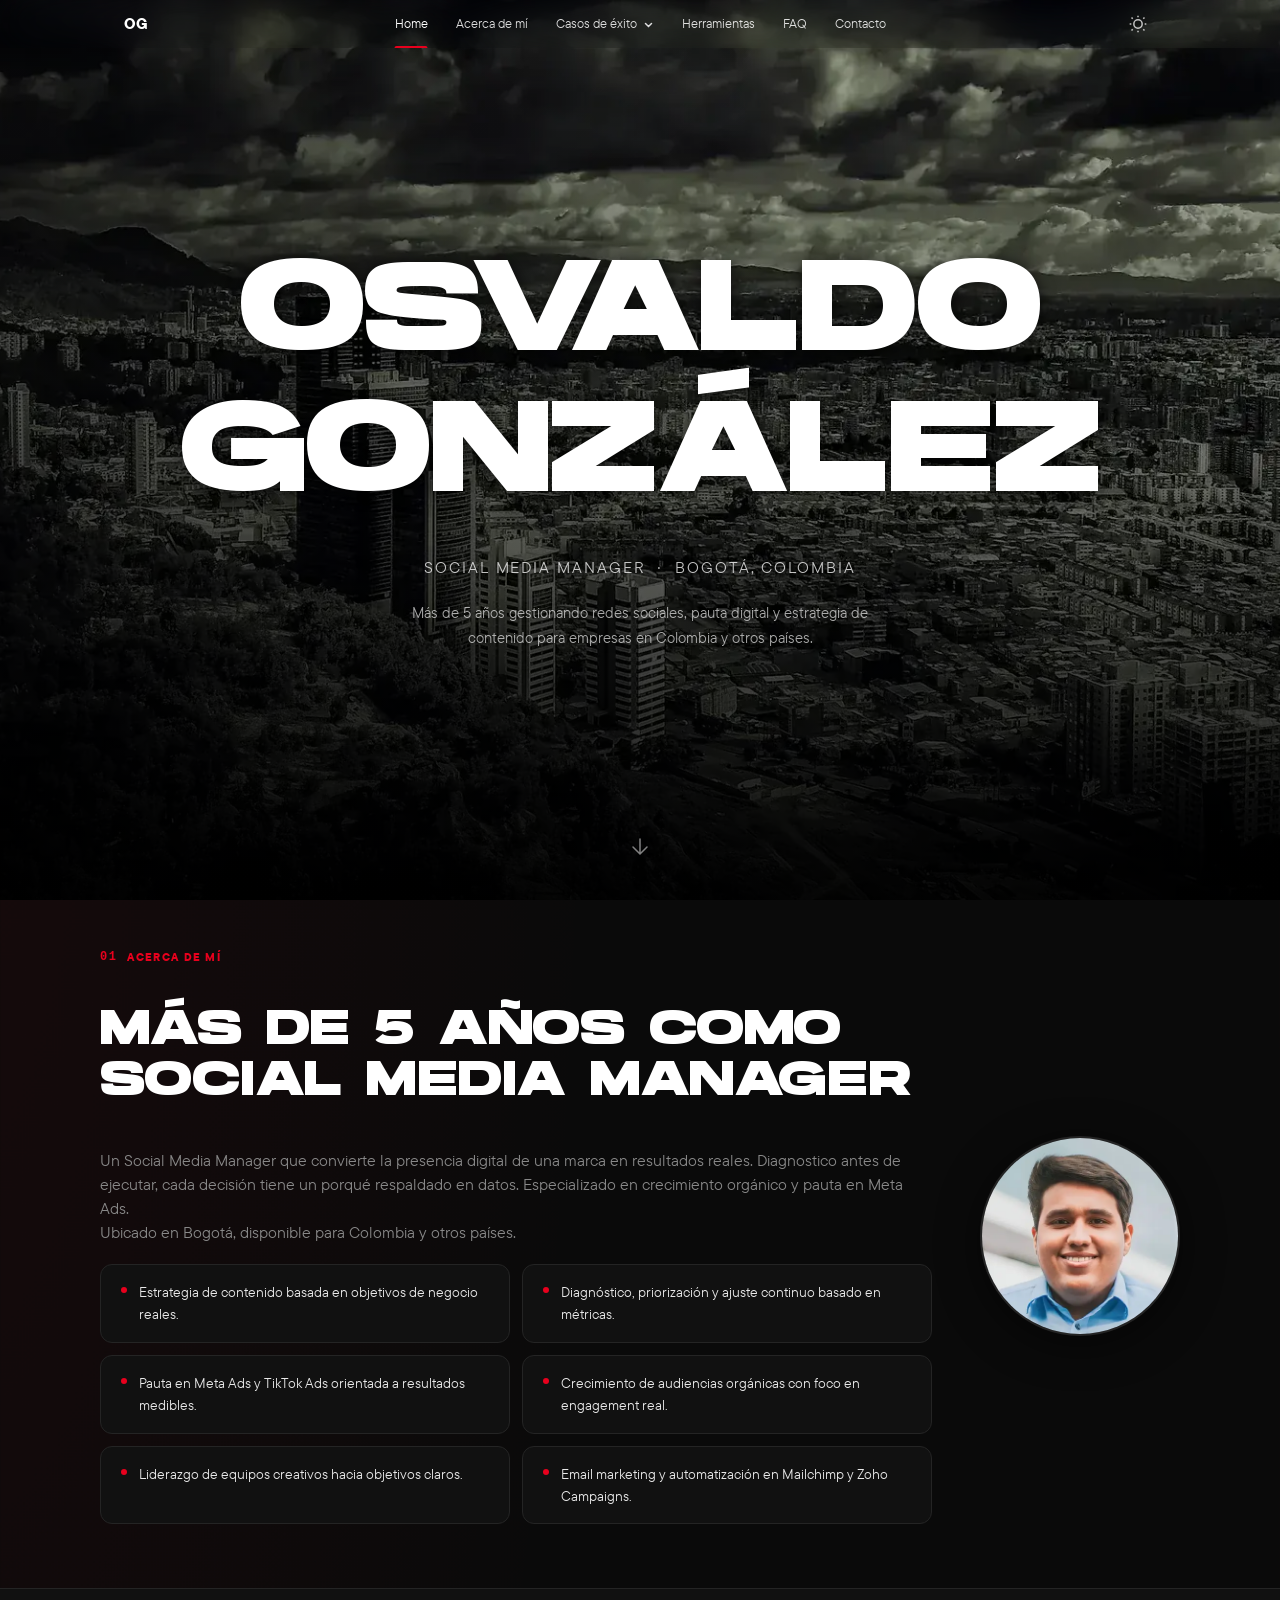
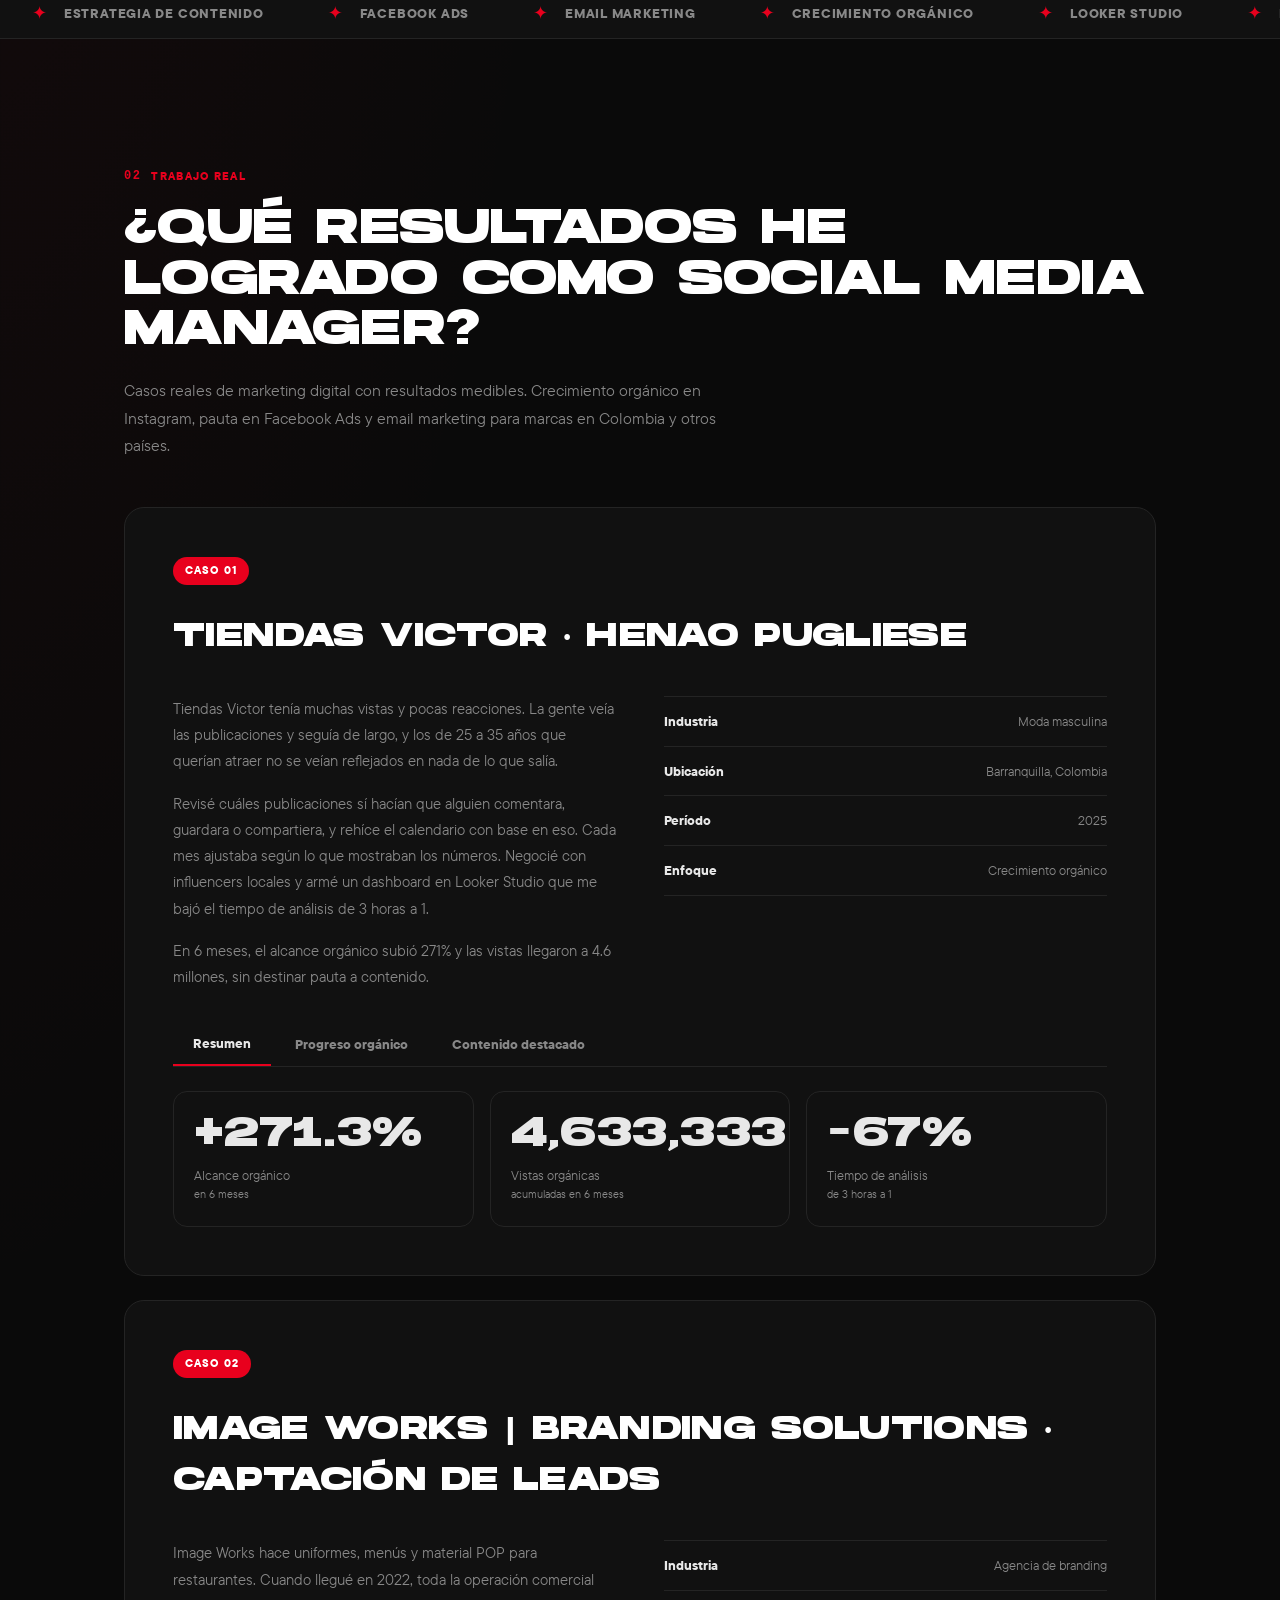
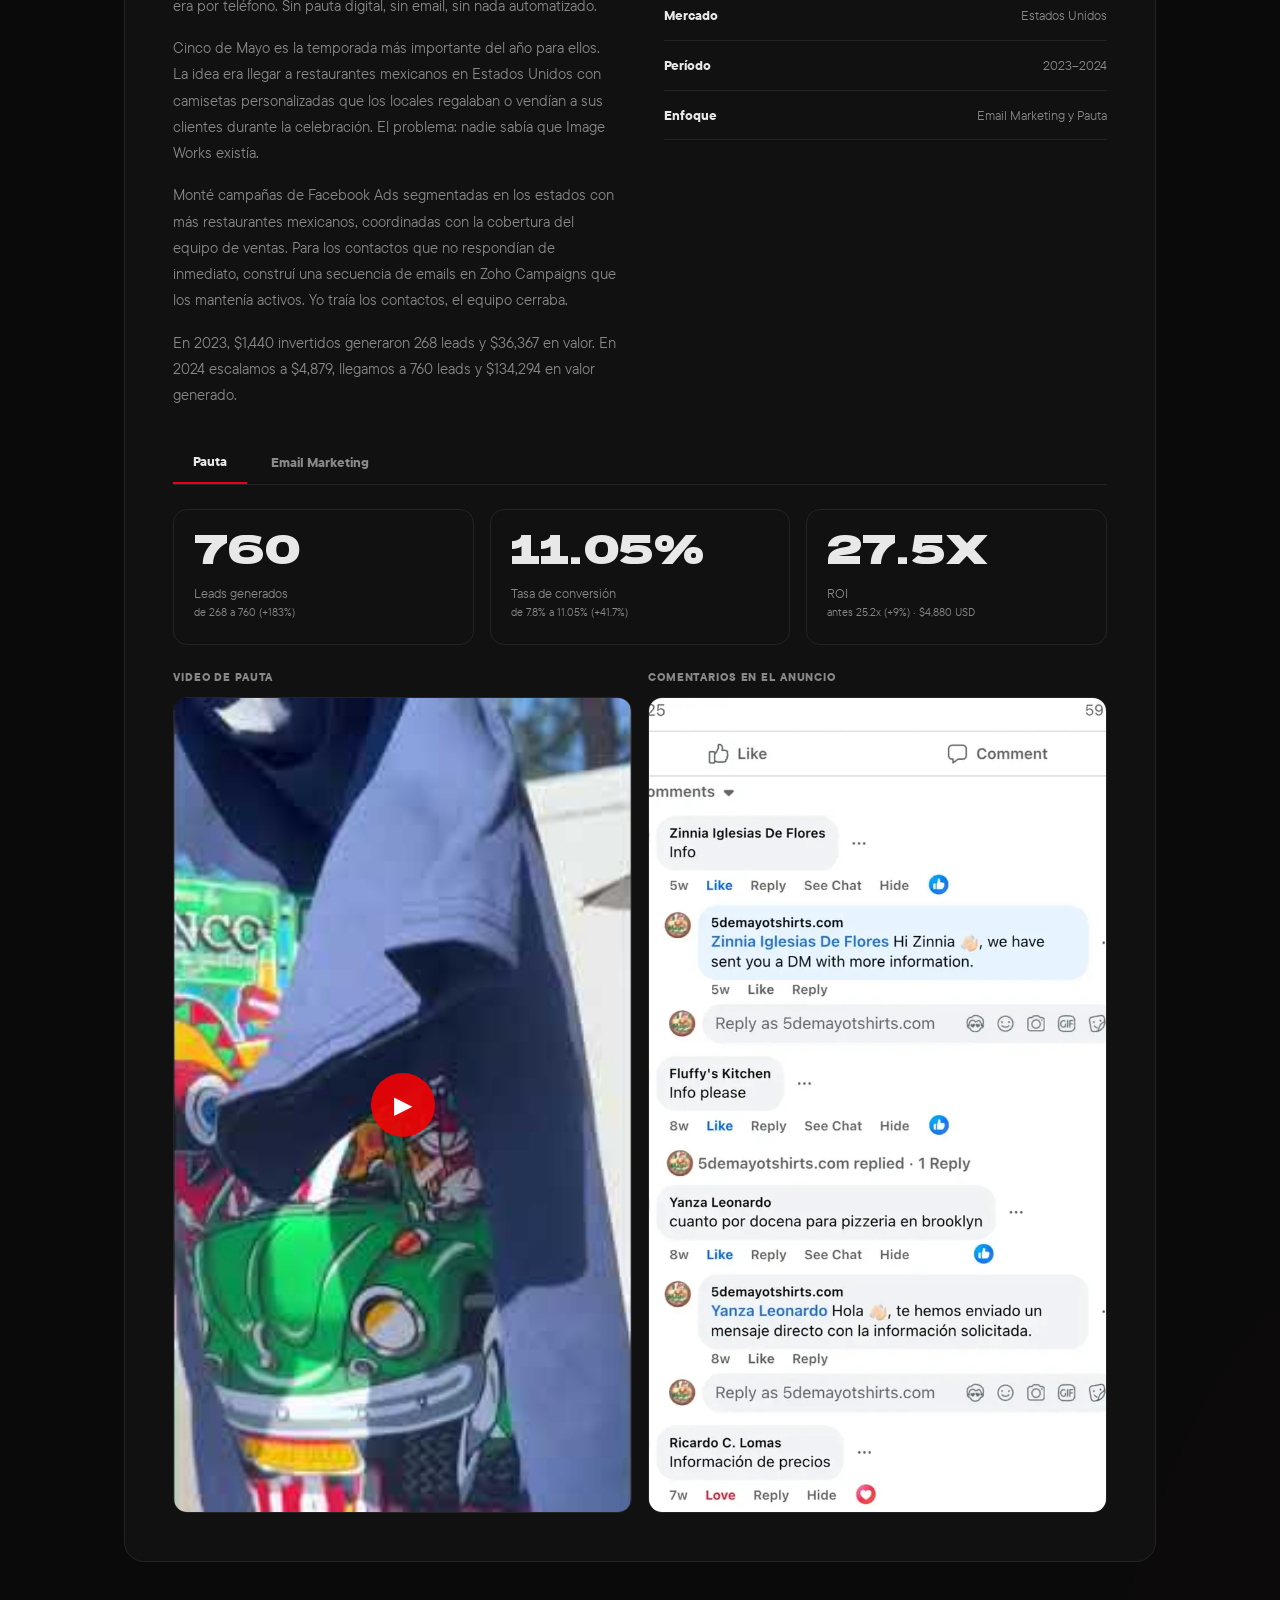
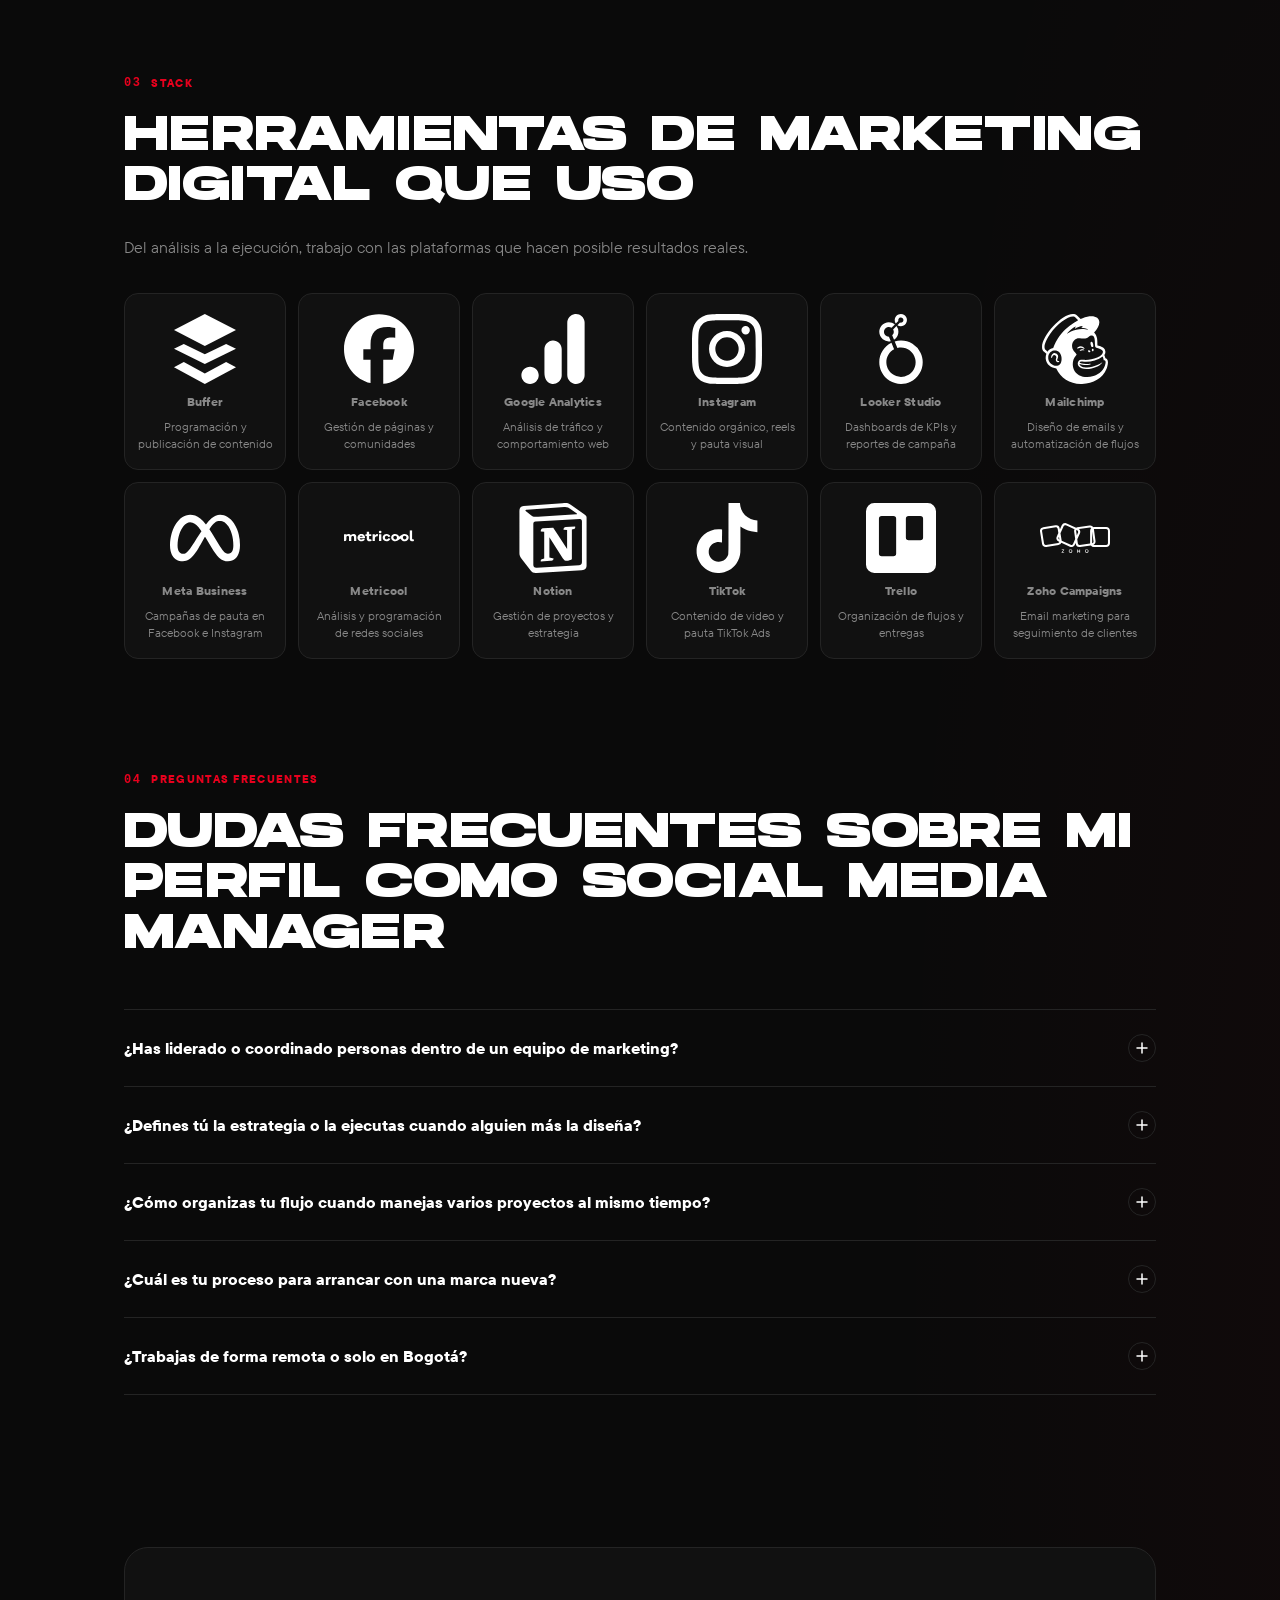
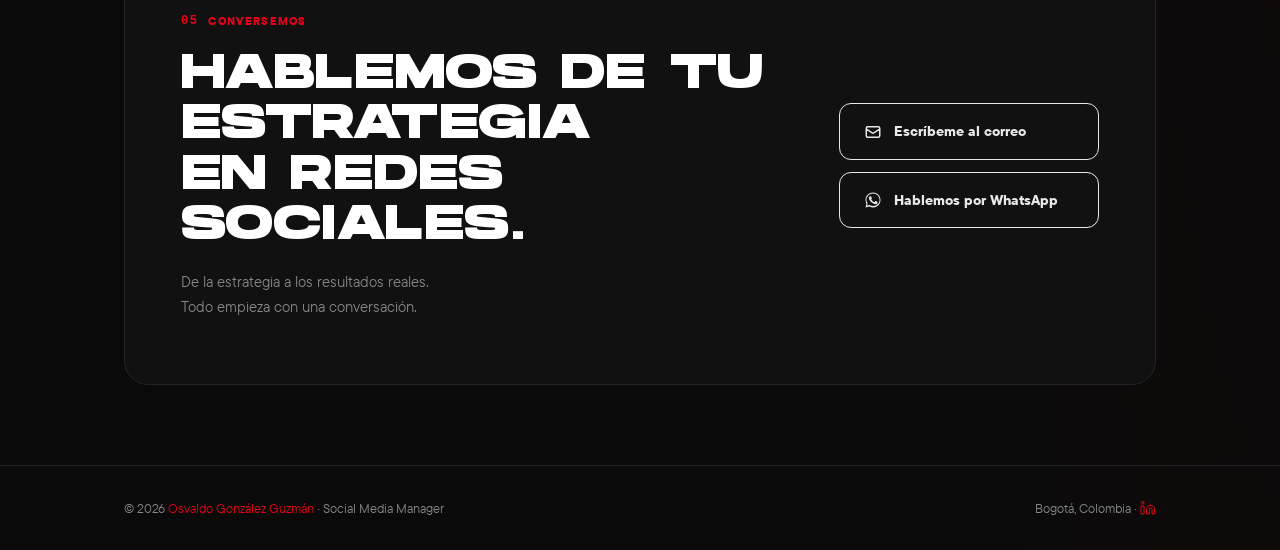
==== index.html @ d0b436b5 "Auditoría SEO: correcciones críticas — v50 - workExample JSON-LD: URLs apuntan a #casos (fragmento v" ====
﻿<!DOCTYPE html>
<html lang="es">
<head>
  <meta charset="UTF-8" />
  <meta name="viewport" content="width=device-width, initial-scale=1.0" />
  <!-- Scroll restoration — debe correr antes del primer render para que sea efectivo -->
  <script>if(history.scrollRestoration)history.scrollRestoration='manual';</script>
  <!-- Tema guardado antes del primer render (evita FOUC) -->
  <script>if(localStorage.getItem('theme')==='light')document.documentElement.classList.add('light');</script>
  <noscript><style>.reveal{opacity:1!important;transform:none!important}</style></noscript>
  <link rel="icon" href="data:image/svg+xml,<svg xmlns='http://www.w3.org/2000/svg' viewBox='0 0 32 32'><rect width='32' height='32' rx='6' fill='%23e8001d'/><text x='16' y='23' text-anchor='middle' font-family='sans-serif' font-weight='900' font-size='18' fill='white'>OG</text></svg>">

  <!-- Google tag (gtag.js) -->
  <script async src="https://www.googletagmanager.com/gtag/js?id=G-E1YY3DT5JJ"></script>
  <script>
    window.dataLayer = window.dataLayer || [];
    function gtag(){dataLayer.push(arguments);}
    gtag('js', new Date());
    gtag('config', 'G-E1YY3DT5JJ');
  </script>

  <!-- SEO Primary -->
  <title>Osvaldo González · Social Media Manager en Bogotá</title>
  <meta name="description" content="Social Media Manager en Bogotá especializado en crecimiento orgánico, campañas de pauta y email marketing. Resultados medibles para marcas reales en Colombia." />
  <meta name="robots" content="index, follow, max-snippet:-1, max-image-preview:large, max-video-preview:-1" />
  <meta name="keywords" content="social media manager Bogotá, marketing digital Bogotá, estrategia de contenido, redes sociales, TikTok, Instagram, email marketing, Facebook Ads, Looker Studio, Colombia" />
  <meta name="author" content="Osvaldo González" />
  <link rel="canonical" href="https://osvaldogonzalez.vercel.app/" />
  <link rel="sitemap" type="application/xml" href="/sitemap.xml" />
  <meta name="theme-color" content="#0a0a0a" />
  <meta name="theme-color" content="#f7f7f5" media="(prefers-color-scheme: light)" />
  <link rel="alternate" hreflang="es" href="https://osvaldogonzalez.vercel.app/" />
  <link rel="alternate" hreflang="x-default" href="https://osvaldogonzalez.vercel.app/" />

  <!-- Twitter / X Card -->
  <meta name="twitter:card" content="summary_large_image" />
  <meta name="twitter:title" content="Osvaldo González · Social Media Manager en Bogotá" />
  <meta name="twitter:description" content="Social Media Manager en Bogotá. Construyo estrategias que crecen con la marca. Resultados medibles en redes sociales, pauta y email marketing." />
  <meta name="twitter:image" content="https://osvaldogonzalez.vercel.app/assets/og-image.png" />
  <meta name="twitter:image:alt" content="Osvaldo González, Social Media Manager en Bogotá, Colombia" />

  <!-- Open Graph -->
  <meta property="og:type" content="website" />
  <meta property="og:locale" content="es_CO" />
  <meta property="og:site_name" content="Osvaldo González · Social Media Manager" />
  <meta property="og:url" content="https://osvaldogonzalez.vercel.app/" />
  <meta property="og:title" content="Osvaldo González · Social Media Manager en Bogotá" />
  <meta property="og:description" content="Social Media Manager en Bogotá. Construyo estrategias que crecen con la marca. Resultados medibles en redes sociales, pauta y email marketing." />
  <meta property="og:image" content="https://osvaldogonzalez.vercel.app/assets/og-image.png" />
  <meta property="og:image:width" content="1200" />
  <meta property="og:image:height" content="630" />
  <meta property="og:image:type" content="image/png" />
  <meta property="og:image:alt" content="Osvaldo González, Social Media Manager en Bogotá, Colombia" />

  <!-- Structured Data -->
  <script type="application/ld+json">
  {
    "@context": "https://schema.org",
    "@graph": [
      {
        "@type": "Person",
        "@id": "https://osvaldogonzalez.vercel.app/#person",
        "name": "Osvaldo González Guzmán",
        "jobTitle": "Social Media Manager",
        "description": "Social Media Manager en Bogotá con más de 5 años de experiencia en crecimiento orgánico, Facebook Ads y email marketing para marcas en Colombia y otros países.",
        "email": "oswaldoegonzalezg@gmail.com",
        "telephone": "+573185059398",
        "url": "https://osvaldogonzalez.vercel.app/",
        "image": "https://osvaldogonzalez.vercel.app/assets/images/Osvaldo_Gonzalez_Guzman.webp",
        "knowsAbout": ["Social Media Manager", "Marketing Digital", "Facebook Ads", "Meta Ads", "TikTok Ads", "Instagram", "Email Marketing", "Crecimiento Orgánico", "Estrategia de Contenido", "Looker Studio", "Google Analytics", "Zoho Campaigns", "Mailchimp", "Metricool", "Buffer", "Notion", "Trello", "KPIs", "Pauta Digital"],
        "address": {
          "@type": "PostalAddress",
          "addressLocality": "Bogotá",
          "addressRegion": "Bogotá D.C.",
          "addressCountry": "CO"
        },
        "sameAs": ["https://www.linkedin.com/in/osvaldogonzalezguzman"],
        "knowsLanguage": [{ "@type": "Language", "name": "Spanish", "alternateName": "es" }],
        "hasOccupation": {
          "@type": "Occupation",
          "name": "Social Media Manager",
          "occupationLocation": { "@type": "City", "name": "Bogotá" },
          "skills": "Estrategia de contenido, Facebook Ads, Meta Ads, TikTok Ads, Instagram, email marketing, crecimiento orgánico, Looker Studio, Metricool"
        },
        "workExample": [
          { "@type": "CreativeWork", "name": "Tiendas Victor — +271% alcance orgánico en Instagram", "url": "https://osvaldogonzalez.vercel.app/#casos" },
          { "@type": "CreativeWork", "name": "Image Works — ROI 27.5x con Facebook Ads y email marketing", "url": "https://osvaldogonzalez.vercel.app/#casos" }
        ],
        "contactPoint": [{
          "@type": "ContactPoint",
          "contactType": "professional inquiries",
          "email": "oswaldoegonzalezg@gmail.com",
          "telephone": "+573185059398",
          "availableLanguage": ["Spanish"],
          "areaServed": ["CO", "US"]
        }]
      },
      {
        "@type": ["WebSite", "ProfilePage"],
        "name": "Osvaldo González · Social Media Manager en Bogotá",
        "url": "https://osvaldogonzalez.vercel.app/",
        "description": "Portafolio profesional de Osvaldo González, Social Media Manager en Bogotá con más de 5 años de experiencia en crecimiento orgánico, Facebook Ads y email marketing para marcas en Colombia y EE. UU.",
        "inLanguage": "es-CO",
        "dateModified": "2026-06-21",
        "author": { "@id": "https://osvaldogonzalez.vercel.app/#person" },
        "mainEntity": { "@id": "https://osvaldogonzalez.vercel.app/#person" }
      },
      {
        "@type": "ProfessionalService",
        "name": "Osvaldo González Guzmán · Social Media Manager",
        "alternateName": "Osvaldo González Social Media Manager",
        "url": "https://osvaldogonzalez.vercel.app/",
        "email": "oswaldoegonzalezg@gmail.com",
        "telephone": "+573185059398",
        "founder": { "@id": "https://osvaldogonzalez.vercel.app/#person" },
        "areaServed": [
          { "@type": "City", "name": "Bogotá" },
          { "@type": "Country", "name": "Colombia" },
          { "@type": "Country", "name": "Estados Unidos" }
        ],
        "knowsAbout": ["Social Media Manager", "Marketing Digital", "Facebook Ads", "Meta Ads", "TikTok Ads", "Email Marketing", "Crecimiento Orgánico", "Looker Studio"],
        "sameAs": ["https://www.linkedin.com/in/osvaldogonzalezguzman"],
        "address": {
          "@type": "PostalAddress",
          "addressLocality": "Bogotá",
          "addressRegion": "Bogotá D.C.",
          "addressCountry": "CO"
        }
      },
      {
        "@type": "FAQPage",
        "name": "Preguntas frecuentes sobre el perfil de Osvaldo González, Social Media Manager en Colombia",
        "description": "Respuestas a las preguntas más comunes sobre el perfil, experiencia y metodología de Osvaldo González, Social Media Manager con experiencia en marketing digital, pauta en Meta Ads y email marketing.",
        "url": "https://osvaldogonzalez.vercel.app/#faq",
        "speakable": { "@type": "SpeakableSpecification", "cssSelector": [".faq-trigger", ".faq-body p"] },
        "mainEntity": [
          { "@type": "Question", "name": "¿Has liderado o coordinado personas dentro de un equipo de marketing?", "acceptedAnswer": { "@type": "Answer", "text": "Sí, he liderado equipos de diseñadores para contenido en redes sociales. No solo daba dirección creativa, también hacía seguimiento de entregas, revisaba las piezas y me aseguraba de que las fechas de publicación se cumplieran." } },
          { "@type": "Question", "name": "¿Defines tú la estrategia o la ejecutas cuando alguien más la diseña?", "acceptedAnswer": { "@type": "Answer", "text": "He estado en los dos lados. A veces soy quien construye la estrategia desde cero, otras veces me dan una dirección y yo la ejecuto. Me adapto bien a los dos escenarios." } },
          { "@type": "Question", "name": "¿Cómo organizas tu flujo cuando manejas varios proyectos al mismo tiempo?", "acceptedAnswer": { "@type": "Answer", "text": "Con Notion y Trello. Mapeo fechas, entregables y responsables de cada proyecto. Si hay equipo, el tablero es compartido, si trabajo solo, me ayuda a no perder nada de vista." } },
{ "@type": "Question", "name": "¿Cuál es tu proceso para arrancar con una marca nueva?", "acceptedAnswer": { "@type": "Answer", "text": "Primero, hago un brief de la marca y un mapeo de mi rol. Después defino los KPIs según el objetivo real, vender no es lo mismo que posicionarse. Con eso armo un plan a un mes, tres y seis meses. Desde el día uno monto el dashboard en Looker Studio para llevar el seguimiento en datos." } },
          { "@type": "Question", "name": "¿Trabajas de forma remota o solo en Bogotá?", "acceptedAnswer": { "@type": "Answer", "text": "Trabajo de forma remota sin problema. Tengo experiencia gestionando marcas en Colombia y en Estados Unidos. La ubicación no es una barrera." } }
        ]
      },
      {
        "@type": "ItemList",
        "name": "Casos de éxito — Osvaldo González, Social Media Manager",
        "description": "Proyectos reales de marketing digital con resultados medibles en crecimiento orgánico, pauta y email marketing.",
        "itemListElement": [
          { "@type": "ListItem", "position": 1, "item": { "@type": "CreativeWork", "name": "Tiendas Victor · Henao Pugliese — Crecimiento orgánico en Instagram", "description": "Estrategia de contenido orgánico para marca de moda masculina en Barranquilla, Colombia. En 6 meses: +271,3% en alcance orgánico (120.801 personas alcanzadas), 4.633.333 vistas orgánicas acumuladas y reducción del 67% en tiempo de análisis con Looker Studio.", "author": { "@id": "https://osvaldogonzalez.vercel.app/#person" }, "keywords": "crecimiento orgánico Instagram, Social Media Manager Barranquilla, estrategia de contenido, Looker Studio, moda masculina Colombia", "dateCreated": "2025", "locationCreated": { "@type": "Place", "name": "Barranquilla, Colombia" } } },
          { "@type": "ListItem", "position": 2, "item": { "@type": "CreativeWork", "name": "Image Works | Branding Solutions — Captación de leads", "description": "En 2023, $1,440 en pauta generaron 268 leads y $36,367 en ingresos. En 2024 se escaló a $4,879, 760 leads y $134,294 en ingresos. ROI: 27.5x.", "author": { "@id": "https://osvaldogonzalez.vercel.app/#person" }, "keywords": "Facebook Ads, Meta Ads, email marketing, Zoho Campaigns, generación de leads, ROI", "dateCreated": "2024", "locationCreated": { "@type": "Place", "name": "Estados Unidos" } } }
        ]
      },
      {
        "@type": "Article",
        "headline": "Crecimiento orgánico en Instagram para Tiendas Victor · Henao Pugliese — +271% en 6 meses",
        "description": "Estrategia de contenido orgánico para marca de moda masculina en Barranquilla, Colombia. En 6 meses: +271,3% en alcance orgánico, 4.633.333 vistas acumuladas y reducción del 67% en tiempo de análisis con Looker Studio.",
        "author": { "@id": "https://osvaldogonzalez.vercel.app/#person" },
        "publisher": { "@id": "https://osvaldogonzalez.vercel.app/#person" },
        "url": "https://osvaldogonzalez.vercel.app/tiendasvictor",
        "datePublished": "2025-07-01",
        "dateModified": "2026-06-21",
        "inLanguage": "es-CO",
        "keywords": "crecimiento orgánico Instagram, Social Media Manager Barranquilla, estrategia de contenido, Looker Studio, moda masculina Colombia",
        "about": [
          { "@type": "Thing", "name": "Crecimiento orgánico en Instagram" },
          { "@type": "Thing", "name": "Estrategia de contenido para redes sociales" },
          { "@type": "Thing", "name": "Marketing digital Colombia" }
        ],
        "locationCreated": { "@type": "Place", "name": "Barranquilla, Colombia" }
      },
      {
        "@type": "Article",
        "headline": "ROI 27.5x con Facebook Ads y Email Marketing para Image Works | Branding Solutions",
        "description": "En 2023, $1,440 en pauta generaron 268 leads y $36,367 en ingresos. En 2024 se escaló a $4,879, 760 leads y $134,294 en ingresos. ROI final: 27.5x.",
        "author": { "@id": "https://osvaldogonzalez.vercel.app/#person" },
        "publisher": { "@id": "https://osvaldogonzalez.vercel.app/#person" },
        "url": "https://osvaldogonzalez.vercel.app/imageworks",
        "datePublished": "2023-01-01",
        "dateModified": "2026-06-21",
        "inLanguage": "es-CO",
        "keywords": "Facebook Ads, Meta Ads, email marketing, Zoho Campaigns, generación de leads, ROI, marketing digital para restaurantes",
        "about": [
          { "@type": "Thing", "name": "Facebook Ads" },
          { "@type": "Thing", "name": "Email Marketing" },
          { "@type": "Thing", "name": "Generación de leads para restaurantes EE. UU." }
        ],
        "locationCreated": { "@type": "Place", "name": "Estados Unidos" }
      }
    ]
  }
  </script>

  <!-- Preconnect — recursos externos críticos -->
  <link rel="preconnect" href="https://www.google-analytics.com" crossorigin>
  <link rel="preconnect" href="https://www.googletagmanager.com" crossorigin>

  <!-- Fuentes locales — deben ir antes del CSS -->
  <link rel="preload" href="assets/fonts/TT_Commons_Pro_Trial_Regular.woff2" as="font" type="font/woff2" crossorigin>
  <link rel="preload" href="assets/fonts/TT_Commons_Pro_Trial_ExtraBold.woff2" as="font" type="font/woff2" crossorigin>
  <link rel="preload" href="assets/fonts/Hanson-Bold.woff2" as="font" type="font/woff2" crossorigin>
  <!-- Imagen hero — carga anticipada para evitar LCP tardío -->
  <link rel="preload" href="assets/images/bogota.webp" as="image" fetchpriority="high">

  <!-- CSS crítico inline para evitar render-blocking -->
  <style>
    *,*::before,*::after{box-sizing:border-box;margin:0;padding:0}
    /* MIRROR INTENCIONAL de :root en styles.css — necesario para anti-FOUC. Actualizar ambos juntos. */
    :root{--bg:#0a0a0a;--surface:#111111;--border:#242424;--accent:#e8001d;--accent-dim:rgba(232,0,29,0.12);--accent-btn-text:#ffffff;--text:#e8e8e8;--muted:#888;--white:#ffffff;--nav-bg:rgba(12,12,12,0.94);--nav-border:rgba(255,255,255,0.08);--font:'TTCommons','Inter',system-ui,sans-serif;--font-display:'Hanson','TTCommons',sans-serif;--mono:ui-monospace,'SFMono-Regular',Menlo,Consolas,monospace;--max:1080px;--radius:12px}
    :root.light{--bg:#f7f7f5;--surface:#ffffff;--border:#dededb;--accent:#e8001d;--accent-dim:rgba(232,0,29,0.08);--accent-btn-text:#ffffff;--text:#111111;--muted:#666666;--white:#111111;--nav-bg:rgba(247,247,245,0.96);--nav-border:rgba(0,0,0,0.1)}
    html{scroll-behavior:smooth;scroll-padding-top:48px;-webkit-text-size-adjust:100%;text-size-adjust:100%;background-color:var(--bg)}
    body{font-family:var(--font);background:var(--bg);color:var(--text);min-height:100vh}
    #inicio{position:relative;min-height:100dvh;min-height:100vh;display:flex;align-items:center;justify-content:center;padding:0}
    .hero-bg{position:absolute;inset:0;z-index:0;overflow:hidden}
    .hero-bg img{width:100%;height:100%;object-fit:cover;display:block}
    .hero-overlay{position:absolute;inset:0;z-index:1}
    .hero-content{position:relative;z-index:2;width:100%;text-align:center;padding:24px}
  </style>
  <!-- CSS completo — carga no bloqueante -->
  <link rel="preload" href="styles.css?v=50" as="style" onload="this.onload=null;this.rel='stylesheet'">
  <noscript><link rel="stylesheet" href="styles.css?v=50"></noscript>

</head>

<body>

  <!-- Skip link (accesibilidad de teclado) -->
  <a href="#inicio" class="skip-link">Saltar al contenido</a>

  <!-- Lightbox -->
  <div id="lightbox" role="dialog" aria-modal="true" aria-label="Imagen ampliada">
    <button id="lightbox-close" aria-label="Cerrar">✕</button>
    <button id="lightbox-prev" aria-label="Imagen anterior">&#8249;</button>
    <img id="lightbox-img" src="" alt="" />
    <button id="lightbox-next" aria-label="Imagen siguiente">&#8250;</button>
    <p id="lightbox-caption"></p>
    <p id="lightbox-counter"></p>
  </div>

  <!-- ══════════════════════════════
       NAV
  ══════════════════════════════ -->
  <nav aria-label="Navegación principal" id="main-nav">
    <div class="nav-inner">

      <!-- Logo -->
      <a href="#inicio" class="nav-logo">OG</a>

      <!-- Centro: links (desktop) -->
      <ul class="nav-links">
        <li><a href="#inicio">Home</a></li>
        <li><a href="#acerca">Acerca de mí</a></li>
        <li class="nav-has-dropdown">
          <a href="#casos" class="nav-dropdown-trigger">Casos de éxito <svg width="10" height="10" viewBox="0 0 10 10" fill="none" style="margin-left:4px;vertical-align:middle;transition:transform 0.2s"><path d="M2 3.5L5 6.5L8 3.5" stroke="currentColor" stroke-width="1.5" stroke-linecap="round"/></svg></a>
          <ul class="nav-dropdown">
            <li><a href="#caso-victor">Tiendas Victor</a></li>
            <li><a href="#caso-imageworks">Image Works</a></li>
          </ul>
        </li>
        <li><a href="#herramientas">Herramientas</a></li>
        <li><a href="#faq">FAQ</a></li>
        <li><a href="#contacto">Contacto</a></li>
      </ul>

      <!-- Derecha: toggle + hamburguesa -->
      <div class="nav-actions">
        <!-- Toggle modo claro/oscuro — solo ícono -->
        <button id="theme-toggle" aria-label="Cambiar modo">
          <svg id="icon-sun" xmlns="http://www.w3.org/2000/svg" width="20" height="20" fill="none" viewBox="0 0 24 24" stroke="currentColor" stroke-width="1.8"><circle cx="12" cy="12" r="5"/><line x1="12" y1="2" x2="12" y2="4"/><line x1="12" y1="20" x2="12" y2="22"/><line x1="4.22" y1="4.22" x2="5.64" y2="5.64"/><line x1="18.36" y1="18.36" x2="19.78" y2="19.78"/><line x1="2" y1="12" x2="4" y2="12"/><line x1="20" y1="12" x2="22" y2="12"/><line x1="4.22" y1="19.78" x2="5.64" y2="18.36"/><line x1="18.36" y1="5.64" x2="19.78" y2="4.22"/></svg>
          <svg id="icon-moon" xmlns="http://www.w3.org/2000/svg" width="20" height="20" fill="none" viewBox="0 0 24 24" stroke="currentColor" stroke-width="1.8" class="icon-hidden"><path d="M21 12.79A9 9 0 1111.21 3 7 7 0 0021 12.79z"/></svg>
        </button>
        <!-- Hamburguesa (solo móvil) -->
        <button class="nav-hamburger" id="hamburger-btn" aria-label="Abrir menú" aria-expanded="false">
          <span></span>
          <span></span>
          <span></span>
        </button>
      </div>

    </div>

    <!-- Mobile drawer (dentro del <nav> para accesibilidad por landmarks) -->
    <div class="nav-drawer" id="nav-drawer" aria-hidden="true">
    <button class="drawer-close" id="drawer-close-btn" aria-label="Cerrar menú">
      <svg width="24" height="24" viewBox="0 0 24 24" fill="none" stroke="currentColor" stroke-width="1.8" stroke-linecap="round"><line x1="18" y1="6" x2="6" y2="18"/><line x1="6" y1="6" x2="18" y2="18"/></svg>
    </button>
    <ul>
      <li class="drawer-home"><a href="#inicio" class="drawer-link">Home</a></li>
      <li><a href="#acerca"       class="drawer-link">Acerca de mí</a></li>
      <li class="drawer-has-sub">
        <button class="drawer-sub-toggle" aria-expanded="false" aria-controls="drawer-sub-casos">
          Casos de éxito
          <svg width="12" height="12" viewBox="0 0 12 12" fill="none" aria-hidden="true"><path d="M2 4l4 4 4-4" stroke="currentColor" stroke-width="1.5" stroke-linecap="round"/></svg>
        </button>
        <ul class="drawer-sub-list" id="drawer-sub-casos">
          <li><a href="#caso-victor" class="drawer-link">Tiendas Victor</a></li>
          <li><a href="#caso-imageworks" class="drawer-link">Image Works</a></li>
        </ul>
      </li>
      <li><a href="#herramientas" class="drawer-link">Herramientas</a></li>
      <li><a href="#faq"          class="drawer-link">FAQ</a></li>
      <li><a href="#contacto"     class="drawer-link">Contacto</a></li>
    </ul>
</div>

  </nav>

  <main>

    <!-- ══════════════════════════════
         SECCIÓN 1 — HERO
    ══════════════════════════════ -->
    <section id="inicio" aria-label="Presentación">
      <div class="hero-bg">
        <img src="assets/images/bogota.webp" srcset="assets/images/bogota-mobile.webp 800w, assets/images/bogota.webp 1636w" sizes="100vw" alt="Bogotá, Colombia, donde vivo y trabajo como Social Media Manager" fetchpriority="high" width="1636" height="940" />
      </div>
      <div class="hero-overlay"></div>
      <a href="#acerca" class="hero-scroll-down" aria-label="Ir a la siguiente sección">
        <svg width="24" height="24" viewBox="0 0 24 24" fill="none">
          <path d="M12 5v14M5 13l7 7 7-7" stroke="currentColor" stroke-width="1.5" stroke-linecap="round" stroke-linejoin="round"/>
        </svg>
      </a>
      <div class="hero-content">
        <h1 class="hero-title">Osvaldo<br />González<span class="sr-only"> · Social Media Manager en Bogotá, Colombia</span></h1>
        <p class="hero-phrase">Social Media Manager &nbsp;·&nbsp; Bogotá, Colombia</p>
        <p class="hero-intro">Más de 5 años gestionando redes sociales, pauta digital y estrategia de contenido para empresas en Colombia y otros países.</p>
      </div>
    </section>

    <!-- ══════════════════════════════
         ACERCA DE MÍ
    ══════════════════════════════ -->
    <section id="acerca" aria-labelledby="acerca-title">

      <div class="container acerca-profile">

        <!-- Texto a la izquierda -->
        <div class="acerca-content">
          <p class="section-label reveal"><span class="section-num" aria-hidden="true">01</span>Acerca de mí</p>
          <h2 class="section-title reveal" id="acerca-title">Más de 5 años como Social Media Manager</h2>
          <p class="section-desc reveal">Un Social Media Manager que convierte la presencia digital de una marca en resultados reales. Diagnostico antes de ejecutar, cada decisión tiene un porqué respaldado en datos. Especializado en crecimiento orgánico y pauta en Meta Ads.<br>Ubicado en Bogotá, disponible para Colombia y otros países.</p>

          <div class="hero-grid" role="list">
            <div class="hero-item reveal" role="listitem">
              <span class="dot" aria-hidden="true"></span>
              Estrategia de contenido basada en objetivos de negocio reales.
            </div>
            <div class="hero-item reveal reveal-delay-1" role="listitem">
              <span class="dot" aria-hidden="true"></span>
              Diagnóstico, priorización y ajuste continuo basado en métricas.
            </div>
            <div class="hero-item reveal reveal-delay-2" role="listitem">
              <span class="dot" aria-hidden="true"></span>
              Pauta en Meta Ads y TikTok Ads orientada a resultados medibles.
            </div>
            <div class="hero-item reveal reveal-delay-3" role="listitem">
              <span class="dot" aria-hidden="true"></span>
              Crecimiento de audiencias orgánicas con foco en engagement real.
            </div>
            <div class="hero-item reveal reveal-delay-1" role="listitem">
              <span class="dot" aria-hidden="true"></span>
              Liderazgo de equipos creativos hacia objetivos claros.
            </div>
            <div class="hero-item reveal reveal-delay-2" role="listitem">
              <span class="dot" aria-hidden="true"></span>
              Email marketing y automatización en Mailchimp y Zoho Campaigns.
            </div>
          </div>
        </div>

        <!-- Foto a la derecha -->
        <div class="acerca-photo reveal">
          <img src="assets/images/Osvaldo_Gonzalez_Guzman.webp" alt="Osvaldo González, Social Media Manager en Bogotá" width="400" height="600" loading="lazy" />
        </div>

      </div>

      <!-- Marquee -->
      <div class="marquee-wrap" aria-label="Áreas de especialización">
        <div class="marquee-track">
          <span class="marquee-item"><span class="star" aria-hidden="true">✦</span> Estrategia de Contenido</span>
          <span class="marquee-item"><span class="star" aria-hidden="true">✦</span> Facebook Ads</span>
          <span class="marquee-item"><span class="star" aria-hidden="true">✦</span> Email Marketing</span>
          <span class="marquee-item"><span class="star" aria-hidden="true">✦</span> Crecimiento Orgánico</span>
          <span class="marquee-item"><span class="star" aria-hidden="true">✦</span> Looker Studio</span>
          <span class="marquee-item"><span class="star" aria-hidden="true">✦</span> Influencer Marketing</span>
          <span class="marquee-item"><span class="star" aria-hidden="true">✦</span> Pauta Digital</span>
          <span class="marquee-item"><span class="star" aria-hidden="true">✦</span> Análisis de Datos</span>
          <span class="marquee-item" aria-hidden="true"><span class="star">✦</span> Estrategia de Contenido</span>
          <span class="marquee-item" aria-hidden="true"><span class="star">✦</span> Facebook Ads</span>
          <span class="marquee-item" aria-hidden="true"><span class="star">✦</span> Email Marketing</span>
          <span class="marquee-item" aria-hidden="true"><span class="star">✦</span> Crecimiento Orgánico</span>
          <span class="marquee-item" aria-hidden="true"><span class="star">✦</span> Looker Studio</span>
          <span class="marquee-item" aria-hidden="true"><span class="star">✦</span> Influencer Marketing</span>
          <span class="marquee-item" aria-hidden="true"><span class="star">✦</span> Pauta Digital</span>
          <span class="marquee-item" aria-hidden="true"><span class="star">✦</span> Análisis de Datos</span>
        </div>
      </div>

    </section>

    <!-- ══════════════════════════════
         SECCIÓN 2 & 3 — CASOS
    ══════════════════════════════ -->
    <section id="casos" aria-labelledby="casos-title">
      <div class="container">

        <p class="section-label reveal"><span class="section-num" aria-hidden="true">02</span>Trabajo real</p>
        <h2 class="section-title reveal" id="casos-title">¿Qué resultados he logrado como Social Media Manager?</h2>
        <p class="section-desc reveal">Casos reales de marketing digital con resultados medibles. Crecimiento orgánico en Instagram, pauta en Facebook Ads y email marketing para marcas en Colombia y otros países.</p>

        <!-- CASO 1 -->
        <article id="caso-victor" class="case-card reveal case-card--first" aria-labelledby="case1-title">

          <div class="case-badge" aria-label="Caso de estudio 01">Caso 01</div>
          <h3 class="case-client" id="case1-title">Tiendas Victor · Henao Pugliese</h3>

          <div class="case-two-col">
            <div class="case-story">
              <p>Tiendas Victor tenía muchas vistas y pocas reacciones. La gente veía las publicaciones y seguía de largo, y los de 25 a 35 años que querían atraer no se veían reflejados en nada de lo que salía.</p>
              <p>Revisé cuáles publicaciones sí hacían que alguien comentara, guardara o compartiera, y rehíce el calendario con base en eso. Cada mes ajustaba según lo que mostraban los números. Negocié con influencers locales y armé un dashboard en Looker Studio que me bajó el tiempo de análisis de 3 horas a 1.</p>
              <p>En 6 meses, el alcance orgánico subió 271% y las vistas llegaron a 4.6 millones, sin destinar pauta a contenido.</p>
            </div>
            <div class="case-details">
              <div class="case-detail-row">
                <span class="case-detail-label">Industria</span>
                <span class="case-detail-value">Moda masculina</span>
              </div>
              <div class="case-detail-row">
                <span class="case-detail-label">Ubicación</span>
                <span class="case-detail-value">Barranquilla, Colombia</span>
              </div>
              <div class="case-detail-row">
                <span class="case-detail-label">Período</span>
                <span class="case-detail-value">2025</span>
              </div>
              <div class="case-detail-row">
                <span class="case-detail-label">Enfoque</span>
                <span class="case-detail-value">Crecimiento orgánico</span>
              </div>
            </div>
          </div>

          <!-- Tabs de resultados -->
          <div class="case-tabs" role="tablist" aria-label="Resultados Tiendas Victor">
            <button class="case-tab active" role="tab" aria-selected="true" aria-controls="tab-victor-resumen" id="btn-victor-resumen" onclick="switchTab(this,'tab-victor-resumen','case1-tabs')">Resumen</button>
            <button class="case-tab" role="tab" aria-selected="false" aria-controls="tab-victor-progreso" id="btn-victor-progreso" onclick="switchTab(this,'tab-victor-progreso','case1-tabs')">Progreso orgánico</button>
            <button class="case-tab" role="tab" aria-selected="false" aria-controls="tab-victor-contenido" id="btn-victor-contenido" onclick="switchTab(this,'tab-victor-contenido','case1-tabs')">Contenido destacado</button>
          </div>

          <div id="case1-tabs">

            <!-- Tab Resumen -->
            <div class="case-tab-panel active" id="tab-victor-resumen" role="tabpanel" aria-labelledby="btn-victor-resumen">
              <div class="metrics-grid" role="list" aria-label="Resultados de crecimiento orgánico en Instagram para Tiendas Victor · Henao Pugliese">
                <div class="metric" role="listitem">
                  <p class="metric-value" data-count="271.3" data-prefix="+" data-suffix="%">+271.3%</p>
                  <p class="metric-desc">Alcance orgánico<br /><small>en 6 meses</small></p>
                </div>
                <div class="metric" role="listitem">
                  <p class="metric-value" data-count="4633333">4,633,333</p>
                  <p class="metric-desc">Vistas orgánicas<br /><small>acumuladas en 6 meses</small></p>
                </div>
                <div class="metric" role="listitem">
                  <p class="metric-value" data-count="67" data-prefix="−" data-suffix="%">−67%</p>
                  <p class="metric-desc">Tiempo de análisis<br /><small>de 3 horas a 1</small></p>
                </div>
              </div>
            </div>

            <!-- Tab Progreso orgánico -->
            <div class="case-tab-panel" id="tab-victor-progreso" role="tabpanel" aria-labelledby="btn-victor-progreso" aria-hidden="true">
              <div class="victor-timeline">

                <!-- Etapa 1: 30 días -->
                <div class="victor-stage">
                  <div class="victor-stage-header">
                    <span class="victor-stage-dot"></span>
                    <span class="victor-stage-label">30 días</span>
                  </div>
                  <p class="victor-stage-date"><time datetime="2025-07-24/2025-08-24">24 jul – 24 ago 2025</time></p>
                  <div class="victor-stage-metrics">
                    <div class="victor-metric">
                      <span class="victor-metric-val">28.452</span>
                      <span class="victor-metric-desc">Alcance · (+28,5%)</span>
                    </div>
                    <div class="victor-metric">
                      <span class="victor-metric-val">113.431</span>
                      <span class="victor-metric-desc">Vistas · (+100%)</span>
                    </div>
                  </div>
                  <div class="victor-stage-imgs">
                    <div class="victor-img-wrap" role="button" tabindex="0"
                      data-lightbox-src="assets/metricas_victor/Jul-Ago-2025-Reach-Instagram.webp"
                      data-lightbox-caption="Alcance · 30 días"
                      data-lightbox-gallery='[{"src":"assets/metricas_victor/Jul-Ago-2025-Reach-Instagram.webp","caption":"Alcance orgánico Instagram — Tiendas Victor · 30 días (jul–ago 2025)"},{"src":"assets/metricas_victor/Jul-Oct-Reach-IG.webp","caption":"Alcance orgánico Instagram — Tiendas Victor · 3 meses (jul–oct 2025)"},{"src":"assets/metricas_victor/Jul-2025-Ene-2026-IG-Reach.webp","caption":"Alcance orgánico Instagram — Tiendas Victor · 6 meses (jul 2025–ene 2026)"}]'
                      aria-label="Ver alcance orgánico 30 días">
                      <p class="victor-img-label">Alcance</p>
                      <img src="assets/metricas_victor/Jul-Ago-2025-Reach-Instagram.webp" alt="Alcance orgánico Instagram 30 días · Tiendas Victor" loading="lazy"  width="226" height="71"/>
                    </div>
                    <div class="victor-img-wrap" role="button" tabindex="0"
                      data-lightbox-src="assets/metricas_victor/Jul-Ago-2025-Views-Instagram.webp"
                      data-lightbox-caption="Vistas · 30 días"
                      data-lightbox-gallery='[{"src":"assets/metricas_victor/Jul-Ago-2025-Views-Instagram.webp","caption":"Vistas orgánicas Instagram — Tiendas Victor · 30 días (jul–ago 2025)"},{"src":"assets/metricas_victor/Jul-Oct-Views-IG.webp","caption":"Vistas orgánicas Instagram — Tiendas Victor · 3 meses (jul–oct 2025)"},{"src":"assets/metricas_victor/Jul-2025-Ene-2026-IG-Views.webp","caption":"Vistas orgánicas Instagram — Tiendas Victor · 6 meses (jul 2025–ene 2026)"}]'
                      aria-label="Ver vistas orgánicas 30 días">
                      <p class="victor-img-label">Vistas</p>
                      <img src="assets/metricas_victor/Jul-Ago-2025-Views-Instagram.webp" alt="Vistas orgánicas Instagram 30 días · Tiendas Victor" loading="lazy"  width="226" height="71"/>
                    </div>
                  </div>
                </div>

                <!-- Conector -->
                <div class="victor-connector" aria-hidden="true"></div>

                <!-- Etapa 2: 3 meses -->
                <div class="victor-stage">
                  <div class="victor-stage-header">
                    <span class="victor-stage-dot"></span>
                    <span class="victor-stage-label">3 meses</span>
                  </div>
                  <p class="victor-stage-date"><time datetime="2025-07-24/2025-10-24">24 jul – 24 oct 2025</time></p>
                  <div class="victor-stage-metrics">
                    <div class="victor-metric">
                      <span class="victor-metric-val">74.271</span>
                      <span class="victor-metric-desc">Alcance · (+128,3%)</span>
                    </div>
                    <div class="victor-metric">
                      <span class="victor-metric-val">1.889.428</span>
                      <span class="victor-metric-desc">Vistas · (+100%)</span>
                    </div>
                  </div>
                  <div class="victor-stage-imgs">
                    <div class="victor-img-wrap" role="button" tabindex="0"
                      data-lightbox-src="assets/metricas_victor/Jul-Oct-Reach-IG.webp"
                      data-lightbox-caption="Alcance · 3 meses"
                      data-lightbox-gallery='[{"src":"assets/metricas_victor/Jul-Ago-2025-Reach-Instagram.webp","caption":"Alcance orgánico Instagram — Tiendas Victor · 30 días (jul–ago 2025)"},{"src":"assets/metricas_victor/Jul-Oct-Reach-IG.webp","caption":"Alcance orgánico Instagram — Tiendas Victor · 3 meses (jul–oct 2025)"},{"src":"assets/metricas_victor/Jul-2025-Ene-2026-IG-Reach.webp","caption":"Alcance orgánico Instagram — Tiendas Victor · 6 meses (jul 2025–ene 2026)"}]'
                      aria-label="Ver alcance orgánico 3 meses">
                      <p class="victor-img-label">Alcance</p>
                      <img src="assets/metricas_victor/Jul-Oct-Reach-IG.webp" alt="Alcance orgánico Instagram 3 meses · Tiendas Victor" loading="lazy"  width="226" height="71"/>
                    </div>
                    <div class="victor-img-wrap" role="button" tabindex="0"
                      data-lightbox-src="assets/metricas_victor/Jul-Oct-Views-IG.webp"
                      data-lightbox-caption="Vistas · 3 meses"
                      data-lightbox-gallery='[{"src":"assets/metricas_victor/Jul-Ago-2025-Views-Instagram.webp","caption":"Vistas orgánicas Instagram — Tiendas Victor · 30 días (jul–ago 2025)"},{"src":"assets/metricas_victor/Jul-Oct-Views-IG.webp","caption":"Vistas orgánicas Instagram — Tiendas Victor · 3 meses (jul–oct 2025)"},{"src":"assets/metricas_victor/Jul-2025-Ene-2026-IG-Views.webp","caption":"Vistas orgánicas Instagram — Tiendas Victor · 6 meses (jul 2025–ene 2026)"}]'
                      aria-label="Ver vistas orgánicas 3 meses">
                      <p class="victor-img-label">Vistas</p>
                      <img src="assets/metricas_victor/Jul-Oct-Views-IG.webp" alt="Vistas orgánicas Instagram 3 meses · Tiendas Victor" loading="lazy"  width="226" height="71"/>
                    </div>
                  </div>
                </div>

                <!-- Conector -->
                <div class="victor-connector" aria-hidden="true"></div>

                <!-- Etapa 3: 6 meses -->
                <div class="victor-stage">
                  <div class="victor-stage-header">
                    <span class="victor-stage-dot"></span>
                    <span class="victor-stage-label">6 meses</span>
                  </div>
                  <p class="victor-stage-date"><time datetime="2025-07-24/2026-01-24">24 jul 2025 – 24 ene 2026</time></p>
                  <div class="victor-stage-metrics">
                    <div class="victor-metric">
                      <span class="victor-metric-val">120.801</span>
                      <span class="victor-metric-desc">Alcance · (+271,3%)</span>
                    </div>
                    <div class="victor-metric">
                      <span class="victor-metric-val">4.633.333</span>
                      <span class="victor-metric-desc">Vistas · (+100%)</span>
                    </div>
                  </div>
                  <div class="victor-stage-imgs">
                    <div class="victor-img-wrap" role="button" tabindex="0"
                      data-lightbox-src="assets/metricas_victor/Jul-2025-Ene-2026-IG-Reach.webp"
                      data-lightbox-caption="Alcance · 6 meses"
                      data-lightbox-gallery='[{"src":"assets/metricas_victor/Jul-Ago-2025-Reach-Instagram.webp","caption":"Alcance orgánico Instagram — Tiendas Victor · 30 días (jul–ago 2025)"},{"src":"assets/metricas_victor/Jul-Oct-Reach-IG.webp","caption":"Alcance orgánico Instagram — Tiendas Victor · 3 meses (jul–oct 2025)"},{"src":"assets/metricas_victor/Jul-2025-Ene-2026-IG-Reach.webp","caption":"Alcance orgánico Instagram — Tiendas Victor · 6 meses (jul 2025–ene 2026)"}]'
                      aria-label="Ver alcance orgánico 6 meses">
                      <p class="victor-img-label">Alcance</p>
                      <img src="assets/metricas_victor/Jul-2025-Ene-2026-IG-Reach.webp" alt="Alcance orgánico Instagram 6 meses · Tiendas Victor" loading="lazy"  width="130" height="52"/>
                    </div>
                    <div class="victor-img-wrap" role="button" tabindex="0"
                      data-lightbox-src="assets/metricas_victor/Jul-2025-Ene-2026-IG-Views.webp"
                      data-lightbox-caption="Vistas · 6 meses"
                      data-lightbox-gallery='[{"src":"assets/metricas_victor/Jul-Ago-2025-Views-Instagram.webp","caption":"Vistas orgánicas Instagram — Tiendas Victor · 30 días (jul–ago 2025)"},{"src":"assets/metricas_victor/Jul-Oct-Views-IG.webp","caption":"Vistas orgánicas Instagram — Tiendas Victor · 3 meses (jul–oct 2025)"},{"src":"assets/metricas_victor/Jul-2025-Ene-2026-IG-Views.webp","caption":"Vistas orgánicas Instagram — Tiendas Victor · 6 meses (jul 2025–ene 2026)"}]'
                      aria-label="Ver vistas orgánicas 6 meses">
                      <p class="victor-img-label">Vistas</p>
                      <img src="assets/metricas_victor/Jul-2025-Ene-2026-IG-Views.webp" alt="Vistas orgánicas Instagram 6 meses · Tiendas Victor" loading="lazy"  width="148" height="48"/>
                    </div>
                  </div>
                </div>

              </div>
            </div>

            <!-- Tab Contenido destacado -->
            <div class="case-tab-panel" id="tab-victor-contenido" role="tabpanel" aria-labelledby="btn-victor-contenido" aria-hidden="true">
              <div class="victor-accordion">

                <!-- Video 1 -->
                <div class="vacc-item">
                  <button class="vacc-trigger" aria-expanded="false" aria-controls="vacc-body-1" onclick="toggleAccordion(this)">
                    <span>Style Session con Diana</span>
                    <span class="vacc-icon" aria-hidden="true"><svg width="12" height="12" viewBox="0 0 12 12" fill="none"><path d="M6 1v10M1 6h10" stroke="currentColor" stroke-width="1.5" stroke-linecap="round"/></svg></span>
                  </button>
                  <div class="vacc-body" id="vacc-body-1"><div class="vacc-body-inner">
                    <div class="vacc-video-wrap vacc-vertical">
                      <div class="yt-facade" data-id="H5ruYifutco" data-title="Style Session con Diana">
                        <img src="assets/yt-thumbnails/H5ruYifutco.jpg" alt="Style Session con Diana" loading="lazy" draggable="false" width="480" height="360">
                        <button class="yt-play" aria-label="Reproducir Style Session con Diana">&#9654;</button>
                      </div>
                    </div>
                    <div class="vacc-extras">
                      <div class="vacc-comments">
                        <div class="victor-img-wrap" role="button" tabindex="0"
                          data-lightbox-src="assets/comentarios_victor/Comentarios-Style-1.webp"
                          data-lightbox-caption="Comentarios · Style Session con Diana"
                          data-lightbox-gallery='[{"src":"assets/comentarios_victor/Comentarios-Style-1.webp","caption":"Reacción de audiencia — Style Session con Diana · Tiendas Victor"},{"src":"assets/comentarios_victor/Comentarios-Style-2.webp","caption":"Reacción de audiencia — Style Session con Diana · Tiendas Victor"},{"src":"assets/comentarios_victor/Comentarios-Style-3.webp","caption":"Reacción de audiencia — Style Session con Diana · Tiendas Victor"}]'
                          aria-label="Ver comentarios Style Session 1">
                          <img src="assets/comentarios_victor/Comentarios-Style-1.webp" alt="Comentarios reales Style Session con Diana · Tiendas Victor" loading="lazy" draggable="false"  width="1180" height="2557"/>
                        </div>
                        <div class="victor-img-wrap" role="button" tabindex="0"
                          data-lightbox-src="assets/comentarios_victor/Comentarios-Style-2.webp"
                          data-lightbox-caption="Comentarios · Style Session con Diana"
                          data-lightbox-gallery='[{"src":"assets/comentarios_victor/Comentarios-Style-1.webp","caption":"Reacción de audiencia — Style Session con Diana · Tiendas Victor"},{"src":"assets/comentarios_victor/Comentarios-Style-2.webp","caption":"Reacción de audiencia — Style Session con Diana · Tiendas Victor"},{"src":"assets/comentarios_victor/Comentarios-Style-3.webp","caption":"Reacción de audiencia — Style Session con Diana · Tiendas Victor"}]'
                          aria-label="Ver comentarios Style Session 2">
                          <img src="assets/comentarios_victor/Comentarios-Style-2.webp" alt="Comentarios reales Style Session con Diana · Tiendas Victor" loading="lazy" draggable="false"  width="1180" height="2557"/>
                        </div>
                        <div class="victor-img-wrap" role="button" tabindex="0"
                          data-lightbox-src="assets/comentarios_victor/Comentarios-Style-3.webp"
                          data-lightbox-caption="Comentarios · Style Session con Diana"
                          data-lightbox-gallery='[{"src":"assets/comentarios_victor/Comentarios-Style-1.webp","caption":"Reacción de audiencia — Style Session con Diana · Tiendas Victor"},{"src":"assets/comentarios_victor/Comentarios-Style-2.webp","caption":"Reacción de audiencia — Style Session con Diana · Tiendas Victor"},{"src":"assets/comentarios_victor/Comentarios-Style-3.webp","caption":"Reacción de audiencia — Style Session con Diana · Tiendas Victor"}]'
                          aria-label="Ver comentarios Style Session 3">
                          <img src="assets/comentarios_victor/Comentarios-Style-3.webp" alt="Comentarios reales Style Session con Diana · Tiendas Victor" loading="lazy" draggable="false"  width="1180" height="2557"/>
                        </div>
                      </div>
                    </div>
                  </div></div>
                </div>

                <!-- Video 2 -->
                <div class="vacc-item">
                  <button class="vacc-trigger" aria-expanded="false" aria-controls="vacc-body-2" onclick="toggleAccordion(this)">
                    <span>Campaña Navidad Petfriends</span>
                    <span class="vacc-icon" aria-hidden="true"><svg width="12" height="12" viewBox="0 0 12 12" fill="none"><path d="M6 1v10M1 6h10" stroke="currentColor" stroke-width="1.5" stroke-linecap="round"/></svg></span>
                  </button>
                  <div class="vacc-body" id="vacc-body-2"><div class="vacc-body-inner">
                    <div class="vacc-video-wrap vacc-vertical">
                      <div class="yt-facade" data-id="u6VEn0_HhoY" data-title="Campaña Navidad Petfriends">
                        <img src="assets/yt-thumbnails/u6VEn0_HhoY.jpg" alt="Campaña Navidad Petfriends" loading="lazy" draggable="false" width="480" height="360">
                        <button class="yt-play" aria-label="Reproducir Campaña Navidad Petfriends">&#9654;</button>
                      </div>
                    </div>
                    <div class="vacc-extras">
                      <div class="vacc-comments">
                        <div class="victor-img-wrap" role="button" tabindex="0"
                          data-lightbox-src="assets/comentarios_victor/Comentarios-Petfriends-1.webp"
                          data-lightbox-caption="Comentarios · Campaña Navidad Petfriends"
                          data-lightbox-gallery='[{"src":"assets/comentarios_victor/Comentarios-Petfriends-1.webp","caption":"Reacción de audiencia — Campaña Navidad Petfriends · Tiendas Victor"},{"src":"assets/comentarios_victor/Comentarios-Petfriends-2.webp","caption":"Reacción de audiencia — Campaña Navidad Petfriends · Tiendas Victor"},{"src":"assets/comentarios_victor/Comentarios-Petfriends-3.webp","caption":"Reacción de audiencia — Campaña Navidad Petfriends · Tiendas Victor"}]'
                          aria-label="Ver comentarios Campaña Navidad Petfriends 1">
                          <img src="assets/comentarios_victor/Comentarios-Petfriends-1.webp" alt="Comentarios reales Campaña Navidad Petfriends · Tiendas Victor" loading="lazy" draggable="false"  width="1180" height="2557"/>
                        </div>
                        <div class="victor-img-wrap" role="button" tabindex="0"
                          data-lightbox-src="assets/comentarios_victor/Comentarios-Petfriends-2.webp"
                          data-lightbox-caption="Comentarios · Campaña Navidad Petfriends"
                          data-lightbox-gallery='[{"src":"assets/comentarios_victor/Comentarios-Petfriends-1.webp","caption":"Reacción de audiencia — Campaña Navidad Petfriends · Tiendas Victor"},{"src":"assets/comentarios_victor/Comentarios-Petfriends-2.webp","caption":"Reacción de audiencia — Campaña Navidad Petfriends · Tiendas Victor"},{"src":"assets/comentarios_victor/Comentarios-Petfriends-3.webp","caption":"Reacción de audiencia — Campaña Navidad Petfriends · Tiendas Victor"}]'
                          aria-label="Ver comentarios Campaña Navidad Petfriends 2">
                          <img src="assets/comentarios_victor/Comentarios-Petfriends-2.webp" alt="Comentarios reales Campaña Navidad Petfriends · Tiendas Victor" loading="lazy" draggable="false"  width="1180" height="2557"/>
                        </div>
                        <div class="victor-img-wrap" role="button" tabindex="0"
                          data-lightbox-src="assets/comentarios_victor/Comentarios-Petfriends-3.webp"
                          data-lightbox-caption="Comentarios · Campaña Navidad Petfriends"
                          data-lightbox-gallery='[{"src":"assets/comentarios_victor/Comentarios-Petfriends-1.webp","caption":"Reacción de audiencia — Campaña Navidad Petfriends · Tiendas Victor"},{"src":"assets/comentarios_victor/Comentarios-Petfriends-2.webp","caption":"Reacción de audiencia — Campaña Navidad Petfriends · Tiendas Victor"},{"src":"assets/comentarios_victor/Comentarios-Petfriends-3.webp","caption":"Reacción de audiencia — Campaña Navidad Petfriends · Tiendas Victor"}]'
                          aria-label="Ver comentarios Campaña Navidad Petfriends 3">
                          <img src="assets/comentarios_victor/Comentarios-Petfriends-3.webp" alt="Comentarios reales Campaña Navidad Petfriends · Tiendas Victor" loading="lazy" draggable="false"  width="1180" height="2557"/>
                        </div>
                      </div>
                    </div>
                  </div></div>
                </div>

                <!-- Video 3 -->
                <div class="vacc-item">
                  <button class="vacc-trigger" aria-expanded="false" aria-controls="vacc-body-3" onclick="toggleAccordion(this)">
                    <span>11 QA con Diana Henao — Directora de Arte Victor</span>
                    <span class="vacc-icon" aria-hidden="true"><svg width="12" height="12" viewBox="0 0 12 12" fill="none"><path d="M6 1v10M1 6h10" stroke="currentColor" stroke-width="1.5" stroke-linecap="round"/></svg></span>
                  </button>
                  <div class="vacc-body" id="vacc-body-3"><div class="vacc-body-inner">
                    <div class="vacc-video-wrap vacc-horizontal">
                      <div class="yt-facade" data-id="7r_rEDEEXvc" data-title="11 QA with Diana Henao - Directora de Arte Victor">
                        <img src="assets/yt-thumbnails/7r_rEDEEXvc.jpg" alt="11 QA with Diana Henao - Directora de Arte Victor" loading="lazy" draggable="false" width="480" height="360">
                        <button class="yt-play" aria-label="Reproducir 11 QA with Diana Henao">&#9654;</button>
                      </div>
                    </div>
                    <div class="vacc-extras">
                      <div class="vacc-comments">
                        <div class="victor-img-wrap" role="button" tabindex="0"
                          data-lightbox-src="assets/comentarios_victor/Comentarios-11QA-1.webp"
                          data-lightbox-caption="Comentarios · 11 QA con Diana Henao"
                          data-lightbox-gallery='[{"src":"assets/comentarios_victor/Comentarios-11QA-1.webp","caption":"Reacción de audiencia — 11 QA con Diana Henao, Directora de Arte Victor"},{"src":"assets/comentarios_victor/Comentarios-11QA-2.webp","caption":"Reacción de audiencia — 11 QA con Diana Henao, Directora de Arte Victor"}]'
                          aria-label="Ver comentarios 11QA 1">
                          <img src="assets/comentarios_victor/Comentarios-11QA-1.webp" alt="Comentarios reales 11 QA Diana Henao · Tiendas Victor" loading="lazy" draggable="false"  width="1180" height="2557"/>
                        </div>
                        <div class="victor-img-wrap" role="button" tabindex="0"
                          data-lightbox-src="assets/comentarios_victor/Comentarios-11QA-2.webp"
                          data-lightbox-caption="Comentarios · 11 QA con Diana Henao"
                          data-lightbox-gallery='[{"src":"assets/comentarios_victor/Comentarios-11QA-1.webp","caption":"Reacción de audiencia — 11 QA con Diana Henao, Directora de Arte Victor"},{"src":"assets/comentarios_victor/Comentarios-11QA-2.webp","caption":"Reacción de audiencia — 11 QA con Diana Henao, Directora de Arte Victor"}]'
                          aria-label="Ver comentarios 11QA 2">
                          <img src="assets/comentarios_victor/Comentarios-11QA-2.webp" alt="Comentarios reales 11 QA Diana Henao · Tiendas Victor" loading="lazy" draggable="false"  width="1180" height="2557"/>
                        </div>
                      </div>
                    </div>
                  </div></div>
                </div>

              </div>
            </div>

          </div>

        </article>

        <!-- CASO 2 -->
        <article id="caso-imageworks" class="case-card reveal case-card--second" aria-labelledby="case2-title">

          <div class="case-badge" aria-label="Caso de estudio 02">Caso 02</div>
          <h3 class="case-client" id="case2-title">Image Works | Branding Solutions · Captación de leads</h3>

          <div class="case-two-col">
            <div class="case-story">
              <p>Image Works hace uniformes, menús y material POP para restaurantes. Cuando llegué en 2022, toda la operación comercial era por teléfono. Sin pauta digital, sin email, sin nada automatizado.</p>
              <p>Cinco de Mayo es la temporada más importante del año para ellos. La idea era llegar a restaurantes mexicanos en Estados Unidos con camisetas personalizadas que los locales regalaban o vendían a sus clientes durante la celebración. El problema: nadie sabía que Image Works existía.</p>
              <p>Monté campañas de Facebook Ads segmentadas en los estados con más restaurantes mexicanos, coordinadas con la cobertura del equipo de ventas. Para los contactos que no respondían de inmediato, construí una secuencia de emails en Zoho Campaigns que los mantenía activos. Yo traía los contactos, el equipo cerraba.</p>
              <p>En 2023, $1,440 invertidos generaron 268 leads y $36,367 en valor. En 2024 escalamos a $4,879, llegamos a 760 leads y $134,294 en valor generado.</p>
            </div>
            <div class="case-details">
              <div class="case-detail-row">
                <span class="case-detail-label">Industria</span>
                <span class="case-detail-value">Agencia de branding</span>
              </div>
              <div class="case-detail-row">
                <span class="case-detail-label">Mercado</span>
                <span class="case-detail-value">Estados Unidos</span>
              </div>
              <div class="case-detail-row">
                <span class="case-detail-label">Período</span>
                <span class="case-detail-value">2023–2024</span>
              </div>
              <div class="case-detail-row">
                <span class="case-detail-label">Enfoque</span>
                <span class="case-detail-value">Email Marketing y Pauta</span>
              </div>
            </div>
          </div>

          <!-- Tabs de resultados por canal -->
          <div class="case-tabs" role="tablist" aria-label="Resultados por canal">
            <button class="case-tab active" role="tab" aria-selected="true" aria-controls="tab-pauta" id="btn-pauta" onclick="switchTab(this,'tab-pauta','case2-tabs')">Pauta</button>
            <button class="case-tab" role="tab" aria-selected="false" aria-controls="tab-email" id="btn-email" onclick="switchTab(this,'tab-email','case2-tabs')">Email Marketing</button>
          </div>

          <div id="case2-tabs">
            <!-- Tab Pauta -->
            <div class="case-tab-panel active" id="tab-pauta" role="tabpanel" aria-labelledby="btn-pauta">
              <div class="metrics-grid" role="list" aria-label="Resultados pauta Campaña Cinco de Mayo">
                <div class="metric" role="listitem">
                  <p class="metric-value" data-count="760">760</p>
                  <p class="metric-desc">Leads generados<br /><small>de 268 a 760 (+183%)</small></p>
                </div>
                <div class="metric" role="listitem">
                  <p class="metric-value" data-count="11.05" data-suffix="%">11.05%</p>
                  <p class="metric-desc">Tasa de conversión<br /><small>de 7.8% a 11.05% (+41.7%)</small></p>
                </div>
                <div class="metric" role="listitem">
                  <p class="metric-value" data-count="27.5" data-suffix="x">27.5x</p>
                  <p class="metric-desc">ROI<br /><small>antes 25.2x (+9%) · $4,880 USD</small></p>
                </div>
              </div>

              <!-- Material de pauta -->
              <div class="pauta-gallery">
                <div class="pauta-item">
                  <p class="pauta-label">Video de pauta</p>
                  <div class="pauta-video-wrap">
                    <div class="yt-facade" data-id="5q-5VOBwh-0" data-title="Video Anuncio — Image Works">
                      <img src="assets/yt-thumbnails/5q-5VOBwh-0.jpg" alt="Video Anuncio — Image Works" loading="lazy" draggable="false" width="480" height="360">
                      <button class="yt-play" aria-label="Reproducir Video Anuncio Image Works">&#9654;</button>
                    </div>
                  </div>
                </div>
                <div class="pauta-item">
                  <p class="pauta-label">Comentarios en el anuncio</p>
                  <div class="pauta-img-wrap" role="button" tabindex="0"
                    data-lightbox-src="assets/Pauta-Image-Works/Comentarios_pauta_image_works.webp"
                    data-lightbox-caption="Comentarios en el anuncio · Image Works"
                    aria-label="Ver imagen: Comentarios en el anuncio de pauta">
                    <img
                      src="assets/Pauta-Image-Works/Comentarios_pauta_image_works.webp"
                      alt="Comentarios de restauranteros interesados en la campaña Cinco de Mayo de Image Works"
                      loading="lazy"
                     width="901" height="1289"/>
                  </div>
                </div>
              </div>
            </div>

            <!-- Tab Email -->
            <div class="case-tab-panel" id="tab-email" role="tabpanel" aria-labelledby="btn-email" aria-hidden="true">

              <!-- Métricas -->
              <div class="metrics-grid" role="list" aria-label="Resultados email marketing anual">
                <div class="metric" role="listitem">
                  <p class="metric-value" data-count="9530">9,530</p>
                  <p class="metric-desc">Aperturas 2024<br /><small>de 3,045 a 9,530 (+213%)</small></p>
                </div>
                <div class="metric" role="listitem">
                  <p class="metric-value" data-count="213" data-prefix="+" data-suffix="%">+213%</p>
                  <p class="metric-desc">Crecimiento anual<br /><small>de 2023 a 2024</small></p>
                </div>
                <div class="metric" role="listitem">
                  <p class="metric-value" data-count="77">77</p>
                  <p class="metric-desc">Campañas enviadas<br /><small>Zoho Campaigns · 2024</small></p>
                </div>
              </div>

              <!-- Campañas -->
              <div class="email-gallery email-gallery--mt">
                <div class="email-thumb" role="button" tabindex="0"
                  data-lightbox-src="assets/campanas-email/Cinco_de_mayo_email_image.webp"
                  data-lightbox-caption="Campaña Cinco de Mayo · Image Works"
                  data-lightbox-gallery='[{"src":"assets/campanas-email/Cinco_de_mayo_email_image.webp","caption":"Email marketing Cinco de Mayo — Image Works Branding Solutions · Restaurantes EE. UU."},{"src":"assets/campanas-email/winter_image_works_image.webp","caption":"Email marketing campaña Winter — Image Works Branding Solutions · Restaurantes EE. UU."}]'
                  aria-label="Ver imagen: Campaña Cinco de Mayo">
                  <img src="assets/campanas-email/Cinco_de_mayo_email_image.webp" alt="Diseño de email marketing para campaña Cinco de Mayo de Image Works, agencia de branding para restaurantes en Estados Unidos" loading="lazy"  width="1024" height="1344"/>
                </div>
                <div class="email-thumb" role="button" tabindex="0"
                  data-lightbox-src="assets/campanas-email/winter_image_works_image.webp"
                  data-lightbox-caption="Campaña Winter · Image Works"
                  data-lightbox-gallery='[{"src":"assets/campanas-email/Cinco_de_mayo_email_image.webp","caption":"Email marketing Cinco de Mayo — Image Works Branding Solutions · Restaurantes EE. UU."},{"src":"assets/campanas-email/winter_image_works_image.webp","caption":"Email marketing campaña Winter — Image Works Branding Solutions · Restaurantes EE. UU."}]'
                  aria-label="Ver imagen: Campaña Winter">
                  <img src="assets/campanas-email/winter_image_works_image.webp" alt="Diseño de email marketing para campaña Winter de Image Works, estrategia de email para restaurantes en Estados Unidos" loading="lazy"  width="1563" height="2746"/>
                </div>
              </div>
            </div>
          </div>

        </article>

      </div>
    </section>

    <!-- ══════════════════════════════
         SECCIÓN 4 — HERRAMIENTAS
    ══════════════════════════════ -->
    <section id="herramientas" aria-labelledby="tools-title">
      <div class="container">

        <p class="section-label reveal"><span class="section-num" aria-hidden="true">03</span>Stack</p>
        <h2 class="section-title reveal" id="tools-title">Herramientas de marketing digital que uso</h2>
        <p class="section-desc reveal">Del análisis a la ejecución, trabajo con las plataformas que hacen posible resultados reales.</p>

        <div class="tools-grid" role="list" aria-label="Herramientas de marketing digital que utilizo">
          <div class="tool-item reveal" role="listitem">
            <img src="assets/logos/Buffer.svg" alt="Buffer, herramienta de programación y publicación de contenido en redes sociales" class="tool-logo" loading="lazy"  width="70" height="70"/>
            <span class="tool-name">Buffer</span>
            <span class="tool-desc">Programación y publicación de contenido</span>
          </div>
          <div class="tool-item reveal reveal-delay-1" role="listitem">
            <img src="assets/logos/facebook.svg" alt="Facebook, gestión de páginas y comunidades en redes sociales" class="tool-logo" loading="lazy"  width="70" height="70"/>
            <span class="tool-name">Facebook</span>
            <span class="tool-desc">Gestión de páginas y comunidades</span>
          </div>
          <div class="tool-item reveal reveal-delay-2" role="listitem">
            <img src="assets/logos/Google_analytics.svg" alt="Google Analytics, análisis de tráfico web y comportamiento de usuarios" class="tool-logo" loading="lazy"  width="70" height="70"/>
            <span class="tool-name">Google Analytics</span>
            <span class="tool-desc">Análisis de tráfico y comportamiento web</span>
          </div>
          <div class="tool-item reveal reveal-delay-2" role="listitem">
            <img src="assets/logos/Instagram.svg" alt="Instagram, plataforma de contenido visual y reels para redes sociales" class="tool-logo" loading="lazy"  width="70" height="70"/>
            <span class="tool-name">Instagram</span>
            <span class="tool-desc">Contenido orgánico, reels y pauta visual</span>
          </div>
          <div class="tool-item reveal" role="listitem">
            <img src="assets/logos/looker.svg" alt="Looker Studio, reportes y visualización de datos de marketing" class="tool-logo" loading="lazy"  width="70" height="70"/>
            <span class="tool-name">Looker Studio</span>
            <span class="tool-desc">Dashboards de KPIs y reportes de campaña</span>
          </div>
          <div class="tool-item reveal" role="listitem">
            <img src="assets/logos/Mailchimp.svg" alt="Mailchimp, email marketing y automatización de campañas" class="tool-logo" loading="lazy"  width="70" height="70"/>
            <span class="tool-name">Mailchimp</span>
            <span class="tool-desc">Diseño de emails y automatización de flujos</span>
          </div>
          <div class="tool-item reveal reveal-delay-1" role="listitem">
            <img src="assets/logos/Meta.svg" alt="Meta Business Suite, gestión de anuncios en Facebook e Instagram" class="tool-logo" loading="lazy"  width="70" height="70"/>
            <span class="tool-name">Meta Business</span>
            <span class="tool-desc">Campañas de pauta en Facebook e Instagram</span>
          </div>
          <div class="tool-item reveal reveal-delay-2" role="listitem">
            <img src="assets/logos/Metricool.svg" alt="Metricool, análisis y programación de contenido en redes sociales" class="tool-logo" loading="lazy"  width="70" height="70"/>
            <span class="tool-name">Metricool</span>
            <span class="tool-desc">Análisis y programación de redes sociales</span>
          </div>
          <div class="tool-item reveal" role="listitem">
            <img src="assets/logos/Notion.svg" alt="Notion, gestión de proyectos y documentación de estrategia" class="tool-logo" loading="lazy"  width="70" height="70"/>
            <span class="tool-name">Notion</span>
            <span class="tool-desc">Gestión de proyectos y estrategia</span>
          </div>
          <div class="tool-item reveal reveal-delay-1" role="listitem">
            <img src="assets/logos/TikTok.svg" alt="TikTok, plataforma de contenido de video para redes sociales" class="tool-logo" loading="lazy"  width="70" height="70"/>
            <span class="tool-name">TikTok</span>
            <span class="tool-desc">Contenido de video y pauta TikTok Ads</span>
          </div>
          <div class="tool-item reveal reveal-delay-2" role="listitem">
            <img src="assets/logos/Trello.svg" alt="Trello, gestión de proyectos y flujos de trabajo" class="tool-logo" loading="lazy"  width="70" height="70"/>
            <span class="tool-name">Trello</span>
            <span class="tool-desc">Organización de flujos y entregas</span>
          </div>
          <div class="tool-item reveal" role="listitem">
            <img src="assets/logos/Zoho Campaigns.svg" alt="Zoho Campaigns, email marketing y automatización" class="tool-logo" loading="lazy"  width="70" height="70"/>
            <span class="tool-name">Zoho Campaigns</span>
            <span class="tool-desc">Email marketing para seguimiento de clientes</span>
          </div>
        </div>

      </div>
    </section>

    <!-- ══════════════════════════════
         SECCIÓN FAQ
    ══════════════════════════════ -->
    <section id="faq" aria-labelledby="faq-title">
      <div class="container">

        <p class="section-label reveal"><span class="section-num" aria-hidden="true">04</span>Preguntas frecuentes</p>
        <h2 class="section-title reveal" id="faq-title">Dudas frecuentes sobre mi perfil como Social Media Manager</h2>

        <div class="faq-list reveal">

          <div class="faq-item">
            <button class="faq-trigger" aria-expanded="false" aria-controls="faq-body-1">
              ¿Has liderado o coordinado personas dentro de un equipo de marketing?
              <span class="faq-icon" aria-hidden="true">
                <svg width="12" height="12" viewBox="0 0 12 12" fill="none"><path d="M6 1v10M1 6h10" stroke="currentColor" stroke-width="1.5" stroke-linecap="round"/></svg>
              </span>
            </button>
            <div class="faq-body" id="faq-body-1"><p>Sí, he liderado equipos de diseñadores para contenido en redes sociales. No solo daba dirección creativa, también hacía seguimiento de entregas, revisaba las piezas y me aseguraba de que las fechas de publicación se cumplieran.</p></div>
          </div>

          <div class="faq-item">
            <button class="faq-trigger" aria-expanded="false" aria-controls="faq-body-2">
              ¿Defines tú la estrategia o la ejecutas cuando alguien más la diseña?
              <span class="faq-icon" aria-hidden="true">
                <svg width="12" height="12" viewBox="0 0 12 12" fill="none"><path d="M6 1v10M1 6h10" stroke="currentColor" stroke-width="1.5" stroke-linecap="round"/></svg>
              </span>
            </button>
            <div class="faq-body" id="faq-body-2"><p>He estado en los dos lados. A veces soy quien construye la estrategia desde cero, otras veces me dan una dirección y yo la ejecuto. Me adapto bien a los dos escenarios.</p></div>
          </div>

          <div class="faq-item">
            <button class="faq-trigger" aria-expanded="false" aria-controls="faq-body-3">
              ¿Cómo organizas tu flujo cuando manejas varios proyectos al mismo tiempo?
              <span class="faq-icon" aria-hidden="true">
                <svg width="12" height="12" viewBox="0 0 12 12" fill="none"><path d="M6 1v10M1 6h10" stroke="currentColor" stroke-width="1.5" stroke-linecap="round"/></svg>
              </span>
            </button>
            <div class="faq-body" id="faq-body-3"><p>Con Notion y Trello. Mapeo fechas, entregables y responsables de cada proyecto. Si hay equipo, el tablero es compartido, si trabajo solo, me ayuda a no perder nada de vista.</p></div>
          </div>

          <div class="faq-item">
            <button class="faq-trigger" aria-expanded="false" aria-controls="faq-body-4">
              ¿Cuál es tu proceso para arrancar con una marca nueva?
              <span class="faq-icon" aria-hidden="true">
                <svg width="12" height="12" viewBox="0 0 12 12" fill="none"><path d="M6 1v10M1 6h10" stroke="currentColor" stroke-width="1.5" stroke-linecap="round"/></svg>
              </span>
            </button>
            <div class="faq-body" id="faq-body-4"><p>Primero, hago un brief de la marca y un mapeo de mi rol. Después defino los KPIs según el objetivo real, vender no es lo mismo que posicionarse. Con eso armo un plan a un mes, tres y seis meses. Desde el día uno monto el dashboard en Looker Studio para llevar el seguimiento en datos.</p></div>
          </div>

          <div class="faq-item">
            <button class="faq-trigger" aria-expanded="false" aria-controls="faq-body-5">
              ¿Trabajas de forma remota o solo en Bogotá?
              <span class="faq-icon" aria-hidden="true">
                <svg width="12" height="12" viewBox="0 0 12 12" fill="none"><path d="M6 1v10M1 6h10" stroke="currentColor" stroke-width="1.5" stroke-linecap="round"/></svg>
              </span>
            </button>
            <div class="faq-body" id="faq-body-5"><p>Trabajo de forma remota sin problema. Tengo experiencia gestionando marcas en Colombia y en Estados Unidos. La ubicación no es una barrera.</p></div>
          </div>

        </div>
      </div>
    </section>

    <!-- ══════════════════════════════
         SECCIÓN 5 — CONTACTO
    ══════════════════════════════ -->
    <section id="contacto" aria-labelledby="contact-title">
      <div class="container">

        <div class="contact-card reveal">
          <div>
            <p class="section-label reveal"><span class="section-num" aria-hidden="true">05</span>Conversemos</p>
            <h2 class="contact-headline" id="contact-title">
              Hablemos de tu estrategia<br />en redes sociales.
            </h2>
            <p class="contact-sub">
              De la estrategia a los resultados reales.<br />
              Todo empieza con una conversación.
            </p>
          </div>

          <div class="contact-links">
            <a
              href="mailto:oswaldoegonzalezg@gmail.com"
              class="contact-btn outline"
              aria-label="Escríbeme al correo — abre tu cliente de email"
            >
              <svg width="18" height="18" fill="none" viewBox="0 0 24 24" stroke="currentColor" stroke-width="2" aria-hidden="true"><path stroke-linecap="round" stroke-linejoin="round" d="M3 8l7.89 5.26a2 2 0 002.22 0L21 8M5 19h14a2 2 0 002-2V7a2 2 0 00-2-2H5a2 2 0 00-2 2v10a2 2 0 002 2z"/></svg>
              Escríbeme al correo
            </a>
            <a
              href="https://wa.me/573185059398?text=Hola%20Osvaldo%2C%20vi%20tu%20portafolio%20y%20quiero%20hablar%20contigo."
              target="_blank"
              rel="noopener noreferrer"
              class="contact-btn outline"
              aria-label="Contactar por WhatsApp a Osvaldo González"
            >
              <svg width="18" height="18" fill="none" viewBox="0 0 24 24" aria-hidden="true"><path fill="currentColor" d="M17.47 14.38c-.28-.14-1.65-.81-1.9-.9-.26-.1-.44-.14-.63.14-.19.28-.73.9-.89 1.08-.16.19-.33.21-.61.07-.28-.14-1.18-.43-2.25-1.38-.83-.74-1.39-1.65-1.55-1.93-.16-.28-.02-.43.12-.57.13-.12.28-.33.42-.49.14-.16.19-.28.28-.46.1-.19.05-.35-.02-.49-.07-.14-.63-1.52-.86-2.08-.23-.55-.46-.47-.63-.48-.16-.01-.35-.01-.54-.01-.19 0-.49.07-.75.35-.26.28-1 .98-1 2.38 0 1.4 1.02 2.75 1.16 2.94.14.19 2 3.05 4.85 4.27.68.29 1.21.47 1.62.6.68.21 1.3.18 1.79.11.55-.08 1.65-.67 1.88-1.32.23-.65.23-1.21.16-1.32-.07-.12-.26-.19-.54-.33z"/><path fill="currentColor" d="M12 2C6.48 2 2 6.48 2 12c0 1.77.46 3.43 1.27 4.88L2 22l5.27-1.24C8.64 21.56 10.28 22 12 22c5.52 0 10-4.48 10-10S17.52 2 12 2zm0 18c-1.63 0-3.16-.46-4.46-1.25l-.32-.19-3.13.74.76-3.04-.21-.33C3.72 14.67 3.25 13.38 3.25 12 3.25 7.17 7.17 3.25 12 3.25S20.75 7.17 20.75 12 16.83 20 12 20z"/></svg>
              Hablemos por WhatsApp
            </a>
          </div>
        </div>

      </div>

    </section>

  </main>

  <footer>
    <div class="container">
      <p>© 2026 <span>Osvaldo González Guzmán</span> · Social Media Manager</p>
      <p>Bogotá, Colombia · <a href="https://www.linkedin.com/in/osvaldogonzalezguzman" target="_blank" rel="noopener noreferrer me" class="footer-link" aria-label="LinkedIn de Osvaldo González">
        <svg width="16" height="16" viewBox="0 0 24 24" fill="none" stroke="currentColor" stroke-width="1.5" stroke-linecap="round" stroke-linejoin="round" aria-hidden="true" style="display:inline-block;vertical-align:-3px"><path d="M16 8a6 6 0 0 1 6 6v7h-4v-7a2 2 0 0 0-2-2 2 2 0 0 0-2 2v7h-4v-7a6 6 0 0 1 6-6z"/><rect x="2" y="9" width="4" height="12"/><circle cx="4" cy="4" r="2"/></svg>
      </a></p>
    </div>
  </footer>

  <script>
    /* ── Mapa de rutas limpias ── */
    const sectionPaths = {
      '#inicio':        '/',
      '#acerca':        '/acerca',
      '#casos':         '/casos',
      '#caso-victor':   '/tiendasvictor',
      '#caso-imageworks': '/imageworks',
      '#herramientas':  '/herramientas',
      '#faq':           '/faq',
      '#contacto':      '/contacto'
    };
    const pathToHref = {
      '/':             '#inicio',
      '/acerca':       '#acerca',
      '/casos':          '#casos',
      '/tiendasvictor':  '#caso-victor',
      '/imageworks':     '#caso-imageworks',
      '/herramientas':   '#herramientas',
      '/faq':          '#faq',
      '/contacto':     '#contacto'
    };

    /* ── Scroll restoration — forzar top en carga y en pull-to-refresh móvil ── */
    function scrollToTopInstant() {
      document.documentElement.style.scrollBehavior = 'auto';
      document.body.style.scrollBehavior = 'auto';
      window.scrollTo(0, 0);
      requestAnimationFrame(() => {
        document.documentElement.style.scrollBehavior = '';
        document.body.style.scrollBehavior = '';
      });
    }

    // Solo forzar top si la ruta es / (no si es /acerca etc.)
    const _initPath = window.location.pathname.replace(/\/$/, '') || '/';
    if (_initPath === '/') {
      scrollToTopInstant();
      window.addEventListener('pageshow', () => { if (_initPath === '/') scrollToTopInstant(); });
      window.addEventListener('load', () => { if (_initPath === '/') scrollToTopInstant(); });
    } else {
      // Carga directa de ruta como /acerca → scroll a la sección
      window.addEventListener('load', () => {
        const href = pathToHref[_initPath];
        if (href && href !== '#inicio') {
          const target = document.querySelector(href);
          if (target) target.scrollIntoView({ behavior: 'instant' });
        }
      });
    }

    // Estado inicial en history
    history.replaceState({ href: pathToHref[_initPath] || '#inicio' }, '', window.location.pathname);

    // Back / Forward del navegador
    window.addEventListener('popstate', e => {
      const href = (e.state && e.state.href) || '#inicio';
      if (href === '#inicio') {
        scrollToTopInstant();
      } else {
        const target = document.querySelector(href);
        if (target) target.scrollIntoView({ behavior: 'smooth' });
      }
    });

    /* ── Scroll reveal ── */
    const revealObs = new IntersectionObserver(
      entries => entries.forEach(e => { if (e.isIntersecting) e.target.classList.add('visible'); }),
      { threshold: 0.12 }
    );
    document.querySelectorAll('.reveal').forEach(el => revealObs.observe(el));
    document.querySelectorAll('.metric').forEach(el => { el.classList.add('reveal'); revealObs.observe(el); });

    /* ── Sección activa en nav (scroll-based, más preciso) ── */
    const navSections = ['inicio','acerca','casos','herramientas','faq','contacto'];
    const navSectionEls = navSections.map(id => ({ id, el: document.getElementById(id) }));
    const case2ElCached = document.getElementById('caso-imageworks');
    const drawerHasSubEl = document.querySelector('.drawer-has-sub');

    /* ── Eventos de sección para Google Analytics ── */
    const _seccionesVistas = new Set();
    const sectionLabels = {
      inicio: 'Home', acerca: 'Acerca de mí', casos: 'Casos de éxito',
      'caso-victor': 'Tiendas Victor', 'caso-imageworks': 'Image Works',
      herramientas: 'Herramientas', faq: 'FAQ', contacto: 'Contacto'
    };
    const seccionObs = new IntersectionObserver(entries => {
      entries.forEach(e => {
        if (e.isIntersecting && !_seccionesVistas.has(e.target.id)) {
          _seccionesVistas.add(e.target.id);
          if (typeof gtag === 'function') {
            gtag('event', 'seccion_vista', { seccion: sectionLabels[e.target.id] || e.target.id });
          }
        }
      });
    }, { threshold: 0.1 });
    const todasLasSecciones = [...navSections, 'caso-victor', 'caso-imageworks'];
    todasLasSecciones.forEach(id => { const el = document.getElementById(id); if (el) seccionObs.observe(el); });

    // Desktop nav link map
    const navLinkMap = {};
    document.querySelectorAll('.nav-links a').forEach(a => {
      const href = a.getAttribute('href');
      if (href && href.startsWith('#')) navLinkMap[href.slice(1)] = a;
    });

    // Drawer link map — casos separados por case1 / case2
    const drawerLinkMap = {};
    document.querySelectorAll('.drawer-link').forEach(a => {
      const href = a.getAttribute('href');
      if (!href || !href.startsWith('#')) return;
      const key = href.slice(1);
      if (!drawerLinkMap[key]) drawerLinkMap[key] = [];
      drawerLinkMap[key].push(a);
    });

    function updateActiveNav() {
      const TRIGGER = 120;

      // === LEER PRIMERO — todos los valores de layout antes de tocar el DOM ===
      const atBottom = (window.innerHeight + window.scrollY) >= document.documentElement.scrollHeight - 10;
      let activeSection = navSections[0];
      for (const { id, el } of navSectionEls) {
        if (el && el.getBoundingClientRect().top <= TRIGGER) activeSection = id;
      }
      if (atBottom) activeSection = navSections[navSections.length - 1];
      const case2InView = activeSection === 'casos' && case2ElCached && case2ElCached.getBoundingClientRect().top <= TRIGGER;

      // === ESCRIBIR DESPUÉS — todas las modificaciones al DOM ===
      Object.values(navLinkMap).forEach(a => a.classList.remove('nav-active'));
      if (navLinkMap[activeSection]) navLinkMap[activeSection].classList.add('nav-active');

      if (activeSection === 'casos') {
        if (case2InView) {
          if (navLinkMap['caso-imageworks']) navLinkMap['caso-imageworks'].classList.add('nav-active');
        } else {
          if (navLinkMap['caso-victor']) navLinkMap['caso-victor'].classList.add('nav-active');
        }
      }

      Object.values(drawerLinkMap).forEach(arr => arr.forEach(a => a.classList.remove('nav-active')));

      if (activeSection === 'casos') {
        if (drawerHasSubEl) {
          drawerHasSubEl.classList.add('casos-active');
          drawerHasSubEl.classList.add('open');
          const subToggle = drawerHasSubEl.querySelector('.drawer-sub-toggle');
          if (subToggle) subToggle.setAttribute('aria-expanded', 'true');
        }
        if (case2InView) {
          if (drawerLinkMap['caso-imageworks']) drawerLinkMap['caso-imageworks'].forEach(a => a.classList.add('nav-active'));
        } else {
          if (drawerLinkMap['caso-victor']) drawerLinkMap['caso-victor'].forEach(a => a.classList.add('nav-active'));
        }
      } else {
        if (drawerHasSubEl) {
          drawerHasSubEl.classList.remove('casos-active');
          drawerHasSubEl.classList.remove('open');
          const subToggle = drawerHasSubEl.querySelector('.drawer-sub-toggle');
          if (subToggle) subToggle.setAttribute('aria-expanded', 'false');
        }
        if (drawerLinkMap[activeSection]) drawerLinkMap[activeSection].forEach(a => a.classList.add('nav-active'));
      }
    }

    /* ── Nav transparente → sólido al scroll ── */
    const mainNavEl = document.getElementById('main-nav');
    function updateNav() {
      if (window.scrollY < 60) {
        mainNavEl.classList.add('transparent');
      } else {
        mainNavEl.classList.remove('transparent');
      }
    }

    let rafPending = false;
    let isScrollingTo = false;
    let scrollEndTimer = null;
    function onScroll() {
      if (isScrollingTo) {
        clearTimeout(scrollEndTimer);
        scrollEndTimer = setTimeout(() => {
          isScrollingTo = false;
          updateActiveNav();
        }, 200);
        return;
      }
      if (!rafPending) {
        rafPending = true;
        requestAnimationFrame(function() {
          updateActiveNav();
          updateNav();
          rafPending = false;
        });
      }
    }

    window.addEventListener('scroll', onScroll, { passive: true });
    updateActiveNav();
    updateNav();

    /* ── Count-up animation ── */
    function countUp(el) {
      const target   = parseFloat(el.dataset.count);
      const suffix   = el.dataset.suffix !== undefined ? el.dataset.suffix : '';
      const prefix   = el.dataset.prefix || '';
      const decimals = (el.dataset.count.split('.')[1] || '').length;
      const dur      = 600;
      const start    = performance.now();

      (function tick(now) {
        const p    = Math.min((now - start) / dur, 1);
        const ease = 1 - Math.pow(1 - p, 3);
        const cur  = target * ease;
        const val  = decimals > 0
          ? cur.toFixed(decimals)
          : Math.round(cur) >= 1000
            ? Math.round(cur).toLocaleString('en-US')
            : String(Math.round(cur));
        el.textContent = prefix + val + suffix;
        if (p < 1) requestAnimationFrame(tick);
      })(start);
    }

    const countObs = new IntersectionObserver(entries => {
      entries.forEach(e => {
        if (e.isIntersecting) { countUp(e.target); countObs.unobserve(e.target); }
      });
    }, { threshold: 0.5 });

    document.querySelectorAll('[data-count]').forEach(el => countObs.observe(el));

    /* ── Theme toggle ── */
    const root     = document.documentElement;
    const themeBtn = document.getElementById('theme-toggle');
    const iconSun  = document.getElementById('icon-sun');
    const iconMoon = document.getElementById('icon-moon');

    function applyLight() {
      root.classList.add('light');
      iconSun.classList.add('icon-hidden');
      iconMoon.classList.remove('icon-hidden');
    }

    /* Sincronizar iconos con el tema ya aplicado por el anti-FOUC del <head> */
    if (root.classList.contains('light')) {
      iconSun.classList.add('icon-hidden');
      iconMoon.classList.remove('icon-hidden');
    }

    function toggleTheme() {
      if (root.classList.contains('light')) {
        root.classList.remove('light');
        iconSun.classList.remove('icon-hidden');
        iconMoon.classList.add('icon-hidden');
        localStorage.setItem('theme', 'dark');
      } else {
        applyLight();
        localStorage.setItem('theme', 'light');
      }
    }

    themeBtn.addEventListener('click', toggleTheme);

    /* ── Lightbox JS ── */
    let lightboxOpener = null;
    let lightboxGallery = [];
    let lightboxIndex = 0;

    function openLightbox(src, caption, gallery) {
      const lb    = document.getElementById('lightbox');
      const close = document.getElementById('lightbox-close');
      if (!lb || !close) return;
      lightboxGallery = gallery || [{ src, caption }];
      lightboxIndex   = lightboxGallery.findIndex(i => i.src === src);
      if (lightboxIndex === -1) lightboxIndex = 0;
      renderLightbox();
      lb.classList.add('active');
      document.body.style.overflow = 'hidden';
      lightboxOpener = document.activeElement;
      close.focus();
    }

    function renderLightbox() {
      const img     = document.getElementById('lightbox-img');
      const cap     = document.getElementById('lightbox-caption');
      const counter = document.getElementById('lightbox-counter');
      const prev    = document.getElementById('lightbox-prev');
      const next    = document.getElementById('lightbox-next');
      if (!img || !cap || !counter || !prev || !next) return;
      const item = lightboxGallery[lightboxIndex];
      img.src           = item.src;
      img.alt           = item.caption;
      cap.textContent   = item.caption;
      if (lightboxGallery.length > 1) {
        counter.textContent = (lightboxIndex + 1) + ' de ' + lightboxGallery.length;
        counter.style.display = 'block';
      } else {
        counter.style.display = 'none';
      }
      prev.style.display = lightboxIndex > 0 ? 'flex' : 'none';
      next.style.display = lightboxIndex < lightboxGallery.length - 1 ? 'flex' : 'none';
    }

    const lbPrev = document.getElementById('lightbox-prev');
    const lbNext = document.getElementById('lightbox-next');
    if (lbPrev) lbPrev.addEventListener('click', e => {
      e.stopPropagation();
      if (lightboxIndex > 0) { lightboxIndex--; renderLightbox(); }
    });
    if (lbNext) lbNext.addEventListener('click', e => {
      e.stopPropagation();
      if (lightboxIndex < lightboxGallery.length - 1) { lightboxIndex++; renderLightbox(); }
    });

    function switchTab(btn, panelId, containerId) {
      const container = document.getElementById(containerId);
      const tabsRow   = btn.closest('.case-tabs');
      const tabsWrap  = btn.closest('.case-card') || btn.closest('article');
      // === LEER primero — antes de cualquier escritura al DOM ===
      const btnLeft      = btn.offsetLeft;
      const btnRight     = btnLeft + btn.offsetWidth;
      const rowVisible   = tabsRow.offsetWidth;
      const currentScroll = tabsRow.scrollLeft;
      // === ESCRIBIR después ===
      tabsWrap.querySelectorAll('.case-tab').forEach(t => {
        t.classList.remove('active');
        t.setAttribute('aria-selected', 'false');
      });
      container.querySelectorAll('.case-tab-panel').forEach(p => {
        p.classList.remove('active');
        p.setAttribute('aria-hidden', 'true');
        p.querySelectorAll('[data-count]').forEach(el => countObs.unobserve(el));
      });
      btn.classList.add('active');
      btn.setAttribute('aria-selected', 'true');
      if (btnRight > currentScroll + rowVisible - 16) {
        tabsRow.scrollLeft = btnRight - rowVisible + 24;
      } else if (btnLeft < currentScroll + 16) {
        tabsRow.scrollLeft = btnLeft - 24;
      }
      const panel = document.getElementById(panelId);
      panel.classList.add('active');
      panel.setAttribute('aria-hidden', 'false');
      panel.querySelectorAll('.reveal').forEach(el => el.classList.add('visible'));
      panel.querySelectorAll('[data-count]').forEach(el => countObs.observe(el));
    }

    function toggleAccordion(btn) {
      const item = btn.closest('.vacc-item');
      const isOpen = item.classList.contains('open');
      item.closest('.victor-accordion').querySelectorAll('.vacc-item').forEach(el => {
        el.classList.remove('open');
        el.querySelector('.vacc-trigger').setAttribute('aria-expanded', 'false');
        const vb = el.querySelector('.vacc-body');
        if (vb) vb.style.maxHeight = '0';
        const iframe = el.querySelector('iframe');
        if (iframe && el !== item) iframe.contentWindow.postMessage('{"event":"command","func":"pauseVideo","args":""}', '*');
      });
      if (!isOpen) {
        item.classList.add('open');
        btn.setAttribute('aria-expanded', 'true');
        const vb = item.querySelector('.vacc-body');
        if (vb) vb.style.maxHeight = vb.scrollHeight + 'px';
      }
    }

    function closeLightbox() {
      const lb = document.getElementById('lightbox');
      lb.classList.remove('active');
      document.body.style.overflow = '';
      if (lightboxOpener) { lightboxOpener.focus(); lightboxOpener = null; }
    }

    document.getElementById('lightbox').addEventListener('click', function(e) {
      if (e.target === this || e.target.id === 'lightbox-close') closeLightbox();
    });

    /* Trap focus inside lightbox — cicla por todos los botones visibles */
    document.getElementById('lightbox').addEventListener('keydown', function(e) {
      if (e.key === 'Tab') {
        e.preventDefault();
        const focusable = Array.from(this.querySelectorAll('button')).filter(
          el => el.style.display !== 'none' && el.offsetParent !== null
        );
        const idx  = focusable.indexOf(document.activeElement);
        const next = e.shiftKey
          ? focusable[(idx - 1 + focusable.length) % focusable.length]
          : focusable[(idx + 1) % focusable.length];
        if (next) next.focus();
      }
    });

    document.addEventListener('keydown', e => {
      if (!document.getElementById('lightbox').classList.contains('active')) return;
      if (e.key === 'Escape') closeLightbox();
      if (e.key === 'ArrowLeft' && lightboxIndex > 0) { lightboxIndex--; renderLightbox(); }
      if (e.key === 'ArrowRight' && lightboxIndex < lightboxGallery.length - 1) { lightboxIndex++; renderLightbox(); }
    });

    /* ── Drawer sub-toggle (Casos) ── */
    document.querySelectorAll('.drawer-sub-toggle').forEach(btn => {
      btn.addEventListener('click', () => {
        const parent = btn.closest('.drawer-has-sub');
        parent.classList.toggle('open');
        btn.setAttribute('aria-expanded', parent.classList.contains('open') ? 'true' : 'false');
      });
    });

    /* ── Hamburger menu ── */
    const hamburgerBtn = document.getElementById('hamburger-btn');
    const mainNav      = document.getElementById('main-nav');
    const navDrawer    = document.getElementById('nav-drawer');

    // Crear backdrop
    const navBackdrop = document.createElement('div');
    navBackdrop.className = 'nav-backdrop';
    document.body.appendChild(navBackdrop);

    function openDrawer() {
      mainNav.classList.add('menu-open');
      hamburgerBtn.setAttribute('aria-expanded', 'true');
      navDrawer.setAttribute('aria-hidden', 'false');
      document.body.classList.add('drawer-open');
    }

    function closeDrawer() {
      navDrawer.style.opacity = '0';
      document.body.classList.remove('drawer-open');
      setTimeout(() => {
        mainNav.classList.remove('menu-open');
        hamburgerBtn.setAttribute('aria-expanded', 'false');
        navDrawer.setAttribute('aria-hidden', 'true');
        navDrawer.style.opacity = '';
      }, 350);
    }

    hamburgerBtn.addEventListener('click', () => {
      if (mainNav.classList.contains('menu-open')) closeDrawer();
      else openDrawer();
    });

    // Cerrar al tocar el backdrop
    navBackdrop.addEventListener('click', closeDrawer);
    document.getElementById('drawer-close-btn').addEventListener('click', closeDrawer);

    // Cerrar con tecla Escape
    document.addEventListener('keydown', e => {
      if (e.key === 'Escape' && mainNav.classList.contains('menu-open')) closeDrawer();
    });

    // Scroll limpio a una sección con ruta limpia en la URL
    function scrollToSection(href) {
      const path = sectionPaths[href] || '/';
      if (href === '#inicio') {
        window.scrollTo({ top: 0, behavior: 'smooth' });
      } else {
        const target = document.querySelector(href);
        if (target) {
          // scroll-margin-top:48px en CSS — scrollIntoView lo respeta automáticamente
          target.scrollIntoView({ behavior: 'smooth', block: 'start' });
        }
      }
      history.pushState({ href }, '', path);
    }

    document.querySelectorAll('.drawer-link').forEach(link => {
      link.addEventListener('click', e => {
        e.preventDefault();
        const href = link.getAttribute('href');

        // Activo
        document.querySelectorAll('.drawer-link').forEach(a => a.classList.remove('nav-active'));
        link.classList.add('nav-active');
        if (href === '#caso-victor' || href === '#caso-imageworks') {
          drawerHasSubEl && drawerHasSubEl.classList.add('casos-active');
        } else {
          if (drawerHasSubEl) {
            drawerHasSubEl.classList.remove('casos-active');
            drawerHasSubEl.classList.remove('open');
            const subToggle = drawerHasSubEl.querySelector('.drawer-sub-toggle');
            if (subToggle) subToggle.setAttribute('aria-expanded', 'false');
          }
        }

        // 1. Quitar overflow:hidden PRIMERO — antes de cualquier scroll
        document.body.classList.remove('drawer-open');
        mainNav.classList.remove('menu-open');
        hamburgerBtn.setAttribute('aria-expanded', 'false');
        navDrawer.setAttribute('aria-hidden', 'true');

        isScrollingTo = true;
        clearTimeout(scrollEndTimer);
        scrollEndTimer = setTimeout(() => { isScrollingTo = false; updateActiveNav(); }, 2500);

        // 2. Scroll fuera del evento touch (iOS requiere esto) con overflow ya libre
        setTimeout(() => { scrollToSection(href); }, 0);
      });
    });

    // Desktop nav y logo — todos los links internos quedan sin hash
    document.querySelectorAll('.nav-links a, .nav-dropdown a, a.nav-logo').forEach(link => {
      const href = link.getAttribute('href');
      if (!href || !href.startsWith('#')) return;
      link.addEventListener('click', e => {
        e.preventDefault();
        scrollToSection(href);
      });
    });

    /* ── Duración del marquee según ancho real (diferido para evitar forced reflow) ── */
    const marqueeTrack = document.querySelector('.marquee-track');
    if (marqueeTrack) {
      marqueeTrack.style.animationPlayState = 'paused';
      document.fonts.ready.then(() => requestAnimationFrame(() => {
        const px = marqueeTrack.scrollWidth / 2;
        const speed = 45 * Math.max(window.innerWidth / 1440, 0.6);
        const duration = Math.round(px / speed * 10) / 10;
        marqueeTrack.style.setProperty('--marquee-duration', duration + 's');
        marqueeTrack.style.animationPlayState = '';
      }));
    }

    /* ── Bloquear descarga de imágenes protegidas (desktop y móvil) ── */
    /* Nota: touchstart/touchend removidos — bloqueaban el scroll en iOS.
       La protección táctil la da -webkit-touch-callout:none en CSS. */
    document.querySelectorAll('.acerca-photo img, .email-thumb img, .hero-bg img, .victor-img-wrap img, .pauta-img-wrap img, .vacc-comments img, .vacc-video-wrap img, .yt-facade img, .victor-stage-imgs img').forEach(img => {
      img.addEventListener('contextmenu', e => e.preventDefault());
      img.addEventListener('dragstart', e => e.preventDefault());
      img.draggable = false;
    });
    const lightboxImg = document.getElementById('lightbox-img');
    if (lightboxImg) {
      lightboxImg.addEventListener('contextmenu', e => e.preventDefault());
      lightboxImg.draggable = false;
    }

    /* ── Quitar foco al hacer clic en la flecha del hero ── */
    const heroScrollDown = document.querySelector('.hero-scroll-down');
    if (heroScrollDown) heroScrollDown.addEventListener('click', e => {
      e.preventDefault();
      history.replaceState({ href: '#acerca' }, '', '/acerca');
      const target = document.getElementById('acerca');
      if (target) target.scrollIntoView({ behavior: 'smooth' });
      heroScrollDown.blur();
    });


    /* ── Al tocar botón de contacto: flash rojo breve y se desactiva ── */
    document.querySelectorAll('.contact-btn').forEach(btn => {
      const doFlash = () => {
        btn.classList.add('btn-flash');
        setTimeout(() => { btn.classList.remove('btn-flash'); }, 350);
      };
      btn.addEventListener('click', doFlash);
    });

    /* ── Nav dropdown toggle en touch (tablet sin hover) ── */
    if (window.matchMedia('(hover: none)').matches) {
      document.querySelectorAll('.nav-has-dropdown').forEach(item => {
        const trigger = item.querySelector('.nav-dropdown-trigger');
        if (!trigger) return;
        trigger.addEventListener('click', e => {
          e.preventDefault();
          const isOpen = item.classList.contains('dropdown-open');
          document.querySelectorAll('.nav-has-dropdown.dropdown-open').forEach(el => el.classList.remove('dropdown-open'));
          if (!isOpen) item.classList.add('dropdown-open');
        });
      });
      document.addEventListener('click', e => {
        if (!e.target.closest('.nav-has-dropdown')) {
          document.querySelectorAll('.nav-has-dropdown.dropdown-open').forEach(el => el.classList.remove('dropdown-open'));
        }
      });
    }

    /* ── Touch feedback uniforme: tool-item, case-card, metric ── */
    if (window.matchMedia('(hover: none)').matches) {
      // Tool items — toggle persistente (tap para ver info, tap fuera para cerrar)
      document.querySelectorAll('.tool-item').forEach(item => {
        item.addEventListener('click', e => {
          const isActive = item.classList.contains('touch-active');
          document.querySelectorAll('.tool-item.touch-active').forEach(el => el.classList.remove('touch-active'));
          if (!isActive) item.classList.add('touch-active');
          e.stopPropagation();
        });
      });
      document.addEventListener('click', () => {
        document.querySelectorAll('.tool-item.touch-active').forEach(el => el.classList.remove('touch-active'));
      });

      // Case cards y metrics — flash de feedback al tocar
      document.querySelectorAll('.case-card, .metric').forEach(card => {
        card.addEventListener('touchstart', () => card.classList.add('touch-active'), { passive: true });
        card.addEventListener('touchend', () => setTimeout(() => card.classList.remove('touch-active'), 200), { passive: true });
        card.addEventListener('touchcancel', () => card.classList.remove('touch-active'), { passive: true });
      });
    }

    /* ── Teclado en tabs (←→) ── */
    document.querySelectorAll('.case-tabs[role="tablist"]').forEach(tablist => {
      tablist.addEventListener('keydown', e => {
        if (e.key !== 'ArrowLeft' && e.key !== 'ArrowRight') return;
        const tabs = Array.from(tablist.querySelectorAll('[role="tab"]'));
        const idx  = tabs.indexOf(document.activeElement);
        if (idx === -1) return;
        const next = e.key === 'ArrowRight'
          ? tabs[(idx + 1) % tabs.length]
          : tabs[(idx - 1 + tabs.length) % tabs.length];
        next.focus();
        next.click();
        e.preventDefault();
      });
    });

    /* ── FAQ accordion ── */
    document.querySelectorAll('.faq-trigger').forEach(btn => {
      btn.addEventListener('click', () => {
        const item   = btn.closest('.faq-item');
        const body   = item.querySelector('.faq-body');
        const isOpen = item.classList.contains('open');

        // Cierra todos los abiertos
        document.querySelectorAll('.faq-item.open').forEach(o => {
          o.classList.remove('open');
          o.querySelector('.faq-trigger').setAttribute('aria-expanded', 'false');
          o.querySelector('.faq-body').style.maxHeight = '0';
        });

        if (!isOpen) {
          item.classList.add('open');
          btn.setAttribute('aria-expanded', 'true');
          body.style.maxHeight = body.scrollHeight + 'px';
        }
      });
    });

    /* ── Lightbox listeners delegados (reemplaza onclick/onkeydown inline) ── */
    document.addEventListener('click', e => {
      const wrap = e.target.closest('[data-lightbox-src]');
      if (!wrap) return;
      openLightbox(
        wrap.dataset.lightboxSrc,
        wrap.dataset.lightboxCaption || '',
        wrap.dataset.lightboxGallery ? JSON.parse(wrap.dataset.lightboxGallery) : null
      );
    });
    document.addEventListener('keydown', e => {
      if (e.key !== 'Enter' && e.key !== ' ') return;
      const wrap = e.target.closest('[data-lightbox-src]');
      if (!wrap) return;
      e.preventDefault();
      openLightbox(
        wrap.dataset.lightboxSrc,
        wrap.dataset.lightboxCaption || '',
        wrap.dataset.lightboxGallery ? JSON.parse(wrap.dataset.lightboxGallery) : null
      );
    });

    /* ── YouTube facade — carga iframe al hacer clic ── */
    document.querySelectorAll('.yt-facade').forEach(function(facade) {
      facade.addEventListener('click', function() {
        var id = facade.dataset.id;
        var title = facade.dataset.title;
        var iframe = document.createElement('iframe');
        iframe.src = 'https://www.youtube-nocookie.com/embed/' + id + '?autoplay=1';
        iframe.title = title;
        iframe.allow = 'accelerometer; autoplay; clipboard-write; encrypted-media; gyroscope; picture-in-picture; web-share';
        iframe.referrerPolicy = 'strict-origin-when-cross-origin';
        iframe.allowFullscreen = true;
        iframe.style.cssText = 'position:absolute;inset:0;width:100%;height:100%;border:none;';
        facade.innerHTML = '';
        facade.appendChild(iframe);
      });
    });
  </script>

</body>
</html>
---- styles.css ----
﻿@font-face{font-family:TTCommons;src:url('assets/fonts/TT_Commons_Pro_Trial_Regular.woff2') format('woff2');font-weight:400;font-style:normal;font-display:swap}@font-face{font-family:TTCommons;src:url('assets/fonts/TT_Commons_Pro_Trial_ExtraBold.woff2') format('woff2');font-weight:800;font-style:normal;font-display:swap}@font-face{font-family:Hanson;src:url('assets/fonts/Hanson-Bold.woff2') format('woff2');font-weight:700;font-style:normal;font-display:swap}*,::after,::before{box-sizing:border-box;margin:0;padding:0}::selection{background:var(--accent);color:#fff}::-moz-selection{background:var(--accent);color:#fff}::-webkit-scrollbar{width:4px}::-webkit-scrollbar-track{background:0 0}::-webkit-scrollbar-thumb{background:var(--accent);border-radius:4px}::-webkit-scrollbar-thumb:hover{background:var(--accent)}:root{--bg:#0a0a0a;--surface:#111111;--border:#242424;--accent:#e8001d;--accent-dim:rgba(232, 0, 29, 0.12);--accent-btn-text:#ffffff;--text:#e8e8e8;--muted:#888;--white:#ffffff;--nav-bg:rgba(12,12,12,0.94);--nav-border:rgba(255,255,255,0.08);--font:'TTCommons','Inter',system-ui,sans-serif;--font-display:'Hanson','TTCommons',sans-serif;--mono:ui-monospace,'SFMono-Regular',Menlo,Consolas,monospace;--max:1080px;--radius:12px}:root.light{--bg:#f7f7f5;--surface:#ffffff;--border:#dededb;--accent:#e8001d;--accent-dim:rgba(232, 0, 29, 0.08);--accent-btn-text:#ffffff;--text:#111111;--muted:#666666;--white:#111111;--nav-bg:rgba(247,247,245,0.96);--nav-border:rgba(0,0,0,0.1)}html{scroll-behavior:smooth;scroll-padding-top:48px;-webkit-text-size-adjust:100%;text-size-adjust:100%;background-color:var(--bg)}.skip-link{position:fixed;top:-100%;left:16px;background:var(--accent);color:#fff;padding:8px 16px;border-radius:6px;z-index:9999;font-size:14px;font-weight:600;text-decoration:none;transition:top .2s ease}.skip-link:focus{top:8px}:focus-visible{outline:2px solid var(--accent);outline-offset:3px;border-radius:4px}body{background:var(--bg);background-image:radial-gradient(ellipse 80% 50% at -5% 10%,rgba(232,0,29,.055) 0,transparent 65%),radial-gradient(ellipse 55% 45% at 105% 88%,rgba(232,0,29,.03) 0,transparent 65%);color:var(--text);font-family:var(--font);font-size:16px;line-height:1.6;-webkit-font-smoothing:antialiased;transition:background .3s ease,color .3s ease;overflow-x:hidden;overscroll-behavior-y:contain}body.drawer-open{touch-action:none}a{color:inherit;text-decoration:none;touch-action:manipulation}button{cursor:pointer;touch-action:manipulation}[role=button]{touch-action:manipulation}img{max-width:100%;display:block}.container{max-width:var(--max);margin:0 auto;padding:0 24px}section{padding:56px 0;scroll-margin-top:48px}nav{position:fixed;top:0;left:0;right:0;z-index:200;height:48px;background:var(--nav-bg);backdrop-filter:saturate(180%) blur(20px);-webkit-backdrop-filter:saturate(180%) blur(20px);border-bottom:1px solid var(--nav-border);transition:background .3s ease,border-color .3s ease;transform:translateZ(0);-webkit-transform:translateZ(0)}nav .nav-inner{max-width:1080px;margin:0 auto;padding:0 24px;height:100%;display:flex;align-items:center;justify-content:space-between;position:relative}.nav-logo{font-size:15px;font-weight:700;letter-spacing:-.02em;color:var(--white);flex-shrink:0;z-index:2}.nav-links{position:absolute;left:50%;transform:translateX(-50%);display:flex;align-items:center;gap:0;list-style:none}.nav-links a{display:block;padding:0 14px;font-size:13px;font-weight:400;color:var(--text);letter-spacing:0;white-space:nowrap;position:relative}.nav-links a.nav-active,.nav-links a:hover{color:var(--accent)}.nav-links>li>a.nav-active::after{content:'';position:absolute;bottom:-14px;left:14px;right:14px;height:2px;background:var(--accent);border-radius:2px 2px 0 0}nav.transparent .nav-links>li>a.nav-active{color:#fff!important}:root.light .nav-logo{color:#111}#theme-toggle{background:none;border:none;width:36px;height:36px;display:flex;align-items:center;justify-content:center;color:var(--muted);border-radius:50%;transition:color .2s,border-color .2s,background .2s,transform .15s}#theme-toggle:hover{color:var(--accent);background:var(--accent-dim)}#theme-toggle:active{transform:scale(.9);transition-duration:80ms}:root.light #theme-toggle{color:var(--accent);border:none}:root.light .nav-hamburger span{background:#222}:root.light .nav-drawer{background:rgba(247,247,245,.97);border-color:rgba(0,0,0,.1)}.nav-has-dropdown{position:relative}.nav-has-dropdown::after{content:'';position:absolute;top:100%;left:-20px;right:-20px;height:16px;display:none}.nav-has-dropdown:hover::after{display:block}.nav-dropdown{display:none;position:absolute;top:calc(100% + 8px);left:50%;transform:translateX(-50%);background:rgba(22,22,23,.97);border:1px solid rgba(255,255,255,.1);border-radius:12px;padding:8px;list-style:none;min-width:240px;backdrop-filter:blur(20px);box-shadow:0 16px 40px rgba(0,0,0,.5);z-index:300}.nav-has-dropdown:focus-within .nav-dropdown,.nav-has-dropdown:hover .nav-dropdown,.nav-has-dropdown.dropdown-open .nav-dropdown{display:block}:root.light .nav-dropdown{background:#fff!important;border-color:rgba(0,0,0,.12)!important;box-shadow:0 12px 32px rgba(0,0,0,.12)!important}:root.light .nav-dropdown li a{color:#111!important}:root.light .nav-dropdown li a:hover{background:var(--accent-dim)!important;color:var(--accent)!important}.nav-dropdown li a{display:block;padding:10px 14px;font-size:13px;color:rgba(255,255,255,.85);border-radius:8px;white-space:nowrap;transition:opacity .15s}.nav-dropdown li a.nav-active,.nav-dropdown li a:hover{background:var(--accent-dim);color:var(--accent)!important}.nav-has-dropdown:focus-within .nav-dropdown-trigger,.nav-has-dropdown:hover .nav-dropdown-trigger{color:var(--accent)}nav.transparent .nav-has-dropdown:focus-within .nav-dropdown-trigger,nav.transparent .nav-has-dropdown:hover .nav-dropdown-trigger{color:#fff!important}.nav-actions{display:flex;align-items:center;gap:18px;z-index:2}.nav-hamburger{display:none;flex-direction:column;justify-content:center;gap:5px;width:44px;height:44px;background:0 0;border:none;padding:10px;z-index:2}.nav-hamburger span{display:block;width:100%;height:1.5px;background:rgba(255,255,255,.8);border-radius:2px;transition:transform .3s ease,opacity .3s ease,width .3s ease;transform-origin:center}nav.menu-open .nav-hamburger span:first-child{transform:translateY(6.5px) rotate(45deg)}nav.menu-open .nav-hamburger span:nth-child(2){opacity:0;width:0}nav.menu-open .nav-hamburger span:nth-child(3){transform:translateY(-6.5px) rotate(-45deg)}nav.menu-open .nav-hamburger span{background:var(--accent)!important}.nav-backdrop{display:none;position:fixed;inset:0;z-index:198;background:rgba(0,0,0,.4);opacity:0;transition:opacity .25s ease;pointer-events:none}body.drawer-open .nav-backdrop{opacity:1;pointer-events:auto}@media (max-width:900px){.nav-backdrop{display:block}}.nav-drawer{display:none;position:fixed;top:48px;left:0;right:0;max-height:calc(100dvh - 48px);overflow-y:auto;background:rgba(22,22,23,.97);backdrop-filter:blur(24px);-webkit-backdrop-filter:blur(24px);border-bottom:1px solid rgba(255,255,255,.1);padding:0 0 max(8px,env(safe-area-inset-bottom));z-index:199;transform:translateY(-8px);opacity:0;transition:opacity .25s ease,transform .25s ease;pointer-events:none}nav.menu-open .nav-drawer{opacity:1;transform:translateY(0);pointer-events:auto}.nav-drawer ul{list-style:none;display:flex;flex-direction:column}.nav-drawer ul li a{display:flex;align-items:center;min-height:54px;padding:0 28px;font-size:17px;font-weight:400;color:var(--text);border-bottom:1px solid rgba(128,128,128,.15);letter-spacing:-.01em;position:relative}.nav-drawer ul li:last-child a{border-bottom:none}.nav-drawer ul li a:hover{color:var(--accent)}.nav-drawer ul li a.nav-active{color:var(--accent)}.nav-drawer ul li a.nav-active::before{content:'';position:absolute;left:0;top:50%;transform:translateY(-50%);width:3px;height:20px;background:var(--accent);border-radius:0 2px 2px 0}.drawer-sub-toggle{width:100%;background:0 0;border:none;border-bottom:1px solid rgba(128,128,128,.15);padding:0 28px;min-height:54px;font-size:17px;font-weight:400;color:var(--text);display:flex;justify-content:space-between;align-items:center;text-align:left;font-family:var(--font);letter-spacing:-.01em;transition:font-weight .1s;cursor:pointer}.drawer-sub-toggle:hover{color:var(--accent)}.drawer-sub-toggle svg{transition:transform .25s ease;flex-shrink:0}.drawer-has-sub.casos-active .drawer-sub-toggle{color:var(--accent)}.drawer-has-sub.open .drawer-sub-toggle svg{transform:rotate(180deg)}.drawer-sub-list{max-height:0;overflow:hidden;transition:max-height .3s ease;background:rgba(128,128,128,.06)}.drawer-has-sub.open .drawer-sub-list{max-height:200px}.drawer-sub-list li a{display:flex!important;align-items:center!important;min-height:68px!important;padding:0 28px 0 44px!important;font-size:15px!important;font-weight:400!important;color:var(--text)!important;border-bottom-color:rgba(128,128,128,.1)!important}.drawer-sub-list li a.nav-active,.drawer-sub-list li a:hover{color:var(--accent)!important}@media (max-width:900px){.nav-links{display:none}.nav-hamburger{display:flex}.nav-drawer{display:block}}#inicio{position:relative;min-height:100svh;display:flex;align-items:center;justify-content:center;padding:0;scroll-margin-top:0}.hero-bg{position:absolute;inset:0;z-index:0}.hero-bg::after{content:'';position:absolute;inset:0;z-index:1;user-select:none;-webkit-user-select:none}.hero-bg img{width:100%;height:100%;object-fit:cover;object-position:center;display:block}.hero-overlay{position:absolute;inset:0;background:linear-gradient(to top,rgba(0,0,0,.95) 0,rgba(0,0,0,.55) 45%,rgba(0,0,0,.25) 100%),linear-gradient(to right,rgba(0,0,0,.4) 0,transparent 60%);z-index:1}.hero-scroll-down{position:absolute;bottom:32px;left:50%;transform:translateX(-50%);z-index:2;color:rgba(255,255,255,.5);display:flex;align-items:center;justify-content:center;min-width:44px;min-height:44px;animation:scrollBounce 2s ease-in-out infinite}.hero-scroll-down:hover{color:var(--accent)}@keyframes scrollBounce{0%,100%{transform:translateX(-50%) translateY(0)}50%{transform:translateX(-50%) translateY(8px)}}.hero-content{position:relative;z-index:2;width:100%;text-align:center;padding:24px}.hero-intro{font-family:var(--font);font-size:clamp(.85rem, 1.2vw, 1rem);font-weight:400;color:rgba(255,255,255,.65);max-width:520px;margin:16px auto 0;line-height:1.6;text-shadow:0 1px 8px rgba(0,0,0,.6);animation:heroFadeUp .6s cubic-bezier(.22,1,.36,1) .35s both}.hero-phrase{font-family:var(--font);font-size:clamp(.75rem, 1.3vw, 1rem);font-weight:500;letter-spacing:.12em;text-transform:uppercase;color:rgba(255,255,255,.75);margin-bottom:20px;animation:heroFadeUp .6s cubic-bezier(.22,1,.36,1) .2s both;text-shadow:0 1px 8px rgba(0,0,0,.6)}@keyframes heroFadeUp{from{opacity:0;transform:translateY(20px)}to{opacity:1;transform:translateY(0)}}@media (prefers-reduced-motion:reduce){.hero-intro,.hero-phrase,.hero-title{animation:none}}nav.transparent{background:0 0!important;border-bottom-color:transparent!important}:root.light nav.transparent .nav-logo,nav.transparent .nav-logo{color:#fff!important}:root.light nav.transparent .nav-links>li>a,nav.transparent .nav-links>li>a{color:rgba(255,255,255,.85)!important}:root.light nav.transparent .nav-links>li>a:hover,nav.transparent .nav-links>li>a:hover{color:#fff!important}:root.light nav.transparent #theme-toggle,nav.transparent #theme-toggle{color:rgba(255,255,255,.7)!important;border-color:transparent!important;background:none!important}nav.transparent #theme-toggle:hover{color:var(--accent)!important;border-color:rgba(232,0,29,.5)!important;background:rgba(232,0,29,.12)!important}:root.light nav.transparent .nav-hamburger span,nav.transparent .nav-hamburger span{background:rgba(255,255,255,.85)!important}nav.transparent.menu-open .nav-hamburger span{background:var(--accent)!important}#acerca{position:relative;padding:0;scroll-margin-top:0}.hero-title{font-family:var(--font-display);font-size:clamp(3rem, 10vw, 8rem);font-weight:700;line-height:1.1;letter-spacing:-.01em;color:#fff!important;margin-bottom:24px;text-transform:uppercase;text-shadow:0 2px 16px rgba(0,0,0,.7);animation:heroFadeUp .6s cubic-bezier(.22,1,.36,1) 50ms both}.hero-grid{display:grid;grid-template-columns:1fr 1fr;gap:12px;max-width:720px;margin-bottom:64px}.hero-item{display:flex;align-items:flex-start;gap:12px;padding:16px 20px;background:var(--surface);border:1px solid var(--border);border-radius:var(--radius);font-size:14px;font-weight:500;color:var(--text);transition:box-shadow .2s}.hero-item:hover{border-color:var(--accent);background:var(--accent-dim);box-shadow:0 4px 16px rgba(232,0,29,.08)}.hero-item .dot{flex-shrink:0;width:6px;height:6px;background:var(--accent);border-radius:50%;margin-top:6px}.section-label{font-size:11px;font-weight:700;letter-spacing:.12em;text-transform:uppercase;color:var(--accent);margin-bottom:20px;display:flex;align-items:center}.section-title{font-family:var(--font-display);font-size:clamp(2rem, 4.5vw, 3rem);font-weight:700;letter-spacing:.01em;text-transform:uppercase;color:var(--white);line-height:1.05;margin-bottom:20px}.section-desc{font-size:16px;color:var(--muted);max-width:520px;line-height:1.7}.case-card{background:var(--surface);border:1px solid var(--border);border-radius:20px;overflow:hidden;padding:48px;transition:box-shadow .3s;scroll-margin-top:64px;position:relative}.case-card:hover{border-color:rgba(232,0,29,.3);box-shadow:0 12px 40px rgba(232,0,29,.06)}.case-two-col{display:grid;grid-template-columns:1fr 1fr;gap:48px;margin:32px 0}.case-story{display:flex;flex-direction:column;gap:16px}.case-story p{font-size:15px;font-family:var(--font);color:var(--muted);line-height:1.75}.case-details{display:flex;flex-direction:column;border-top:1px solid var(--border)}.case-detail-row{display:flex;justify-content:space-between;align-items:center;padding:14px 0;border-bottom:1px solid var(--border)}.case-detail-label{font-size:13px;font-weight:600;font-family:var(--font);color:var(--text)}.case-detail-value{font-size:13px;font-family:var(--font);color:var(--muted);text-align:right}.case-tabs{display:flex;gap:4px;margin-top:32px;border-bottom:1px solid var(--border);padding-bottom:0;overflow-x:auto;scrollbar-width:none;flex-wrap:nowrap}.case-tabs::-webkit-scrollbar{display:none}.case-tab{background:0 0;border:none;padding:13px 20px;font-size:13px;font-weight:600;font-family:var(--font);color:var(--muted);cursor:pointer;border-bottom:2px solid transparent;margin-bottom:-1px;transition:opacity .15s}.case-tab:hover{color:var(--text);background:var(--accent-dim);border-radius:6px 6px 0 0}.case-tab:active{opacity:.7;transition-duration:80ms}.case-tab.active{color:var(--text);border-bottom-color:var(--accent)}.case-tab-panel{display:none;margin-top:24px}.case-tab-panel.active{display:block}.case-badge{display:inline-flex;align-items:center;gap:6px;font-size:11px;font-weight:700;letter-spacing:.1em;text-transform:uppercase;color:var(--accent-btn-text);background:var(--accent);padding:5px 12px;border-radius:100px;margin-bottom:28px}.case-client{font-family:var(--font-display);font-size:clamp(1.4rem, 3vw, 2rem);font-weight:700;letter-spacing:.01em;text-transform:uppercase;color:var(--white);margin-bottom:8px}.metrics-grid{display:grid;grid-template-columns:repeat(3,1fr);gap:16px;width:100%;max-width:100%}.metric{background:var(--surface);border:1px solid var(--border);border-radius:14px;padding:24px 20px;transition:transform .2s,box-shadow .2s;min-width:0;position:relative}.metric:hover{border-color:rgba(232,0,29,.3);transform:translateY(-2px);box-shadow:0 8px 24px rgba(232,0,29,.08)}.metric:hover .metric-value{color:var(--accent)}.metric-value{font-family:var(--font-display);font-size:clamp(1.8rem, 3.5vw, 2.6rem);font-weight:700;color:var(--text);letter-spacing:.01em;text-transform:uppercase;line-height:1;margin-bottom:8px}.metric-desc{font-size:13px;color:var(--muted);line-height:1.4}.tools-grid{display:grid;grid-template-columns:repeat(6,1fr);gap:12px;margin-top:32px;justify-items:center}.tool-item{display:flex;flex-direction:column;align-items:center;gap:8px;padding:20px 10px 16px;background:var(--surface);border:1px solid var(--border);border-radius:14px;transition:transform .2s,box-shadow .2s;cursor:pointer}.tool-item.touch-active,.tool-item:hover{border-color:rgba(232,0,29,.35);transform:translateY(-3px) scale(1.03);box-shadow:0 8px 24px rgba(232,0,29,.08)}.tool-logo{width:70px;height:70px;object-fit:contain;transition:filter .2s;filter:brightness(0) invert(1)}:root.light .tool-logo{filter:none}.tool-item.touch-active .tool-logo,.tool-item:hover .tool-logo{filter:brightness(0) saturate(100%) invert(13%) sepia(94%) saturate(7480%) hue-rotate(355deg) brightness(95%) contrast(115%)}:root.light .tool-item.touch-active .tool-logo,:root.light .tool-item:hover .tool-logo{filter:brightness(0) saturate(100%) invert(13%) sepia(94%) saturate(7480%) hue-rotate(355deg) brightness(95%) contrast(115%)}.tool-name{font-size:12px;font-weight:600;color:var(--muted);text-align:center;letter-spacing:.02em}.tool-item.touch-active .tool-name,.tool-item:hover .tool-name{color:var(--accent)}.tool-desc{font-size:12px;color:var(--muted);text-align:center;line-height:1.4;width:100%;word-break:break-word;overflow-wrap:break-word}#faq{padding-bottom:80px}
.metric-value{font-variant-numeric:tabular-nums}
#acerca{padding-bottom:72px}
@media(max-width:900px){.marquee-wrap{margin-top:32px}}
#casos{scroll-margin-top:48px}
#contacto{padding:72px 0 32px;min-height:unset;scroll-margin-top:48px}.contact-card{background:var(--surface);border:1px solid var(--border);border-radius:24px;padding:64px 56px;display:grid;grid-template-columns:1fr auto;gap:48px;align-items:center;position:relative;overflow:hidden;transition:box-shadow .3s}.contact-card:hover{border-color:rgba(232,0,29,.25);box-shadow:0 16px 48px rgba(232,0,29,.06)}.contact-headline{font-family:var(--font-display);font-size:clamp(2rem, 4vw, 3rem);font-weight:700;letter-spacing:.01em;text-transform:uppercase;color:var(--white);line-height:1.05;margin-bottom:16px}.contact-sub{font-size:15px;color:var(--muted);line-height:1.7;max-width:460px}.contact-links{display:flex;flex-direction:column;gap:12px;min-width:260px}.contact-btn{display:flex;align-items:center;gap:12px;padding:16px 24px;border-radius:12px;font-size:14px;font-weight:600;transition:transform .2s}.contact-btn.outline{background:0 0;border:1.5px solid var(--text);color:var(--text)}.contact-btn.btn-flash,.contact-btn:active{background:var(--accent);border-color:var(--accent);color:#fff;transform:scale(.97);transition-duration:80ms}.contact-btn svg{flex-shrink:0}footer{border-top:1px solid var(--border);padding:32px 0 max(32px,calc(16px + env(safe-area-inset-bottom,0px)));margin-top:48px}footer .container{display:flex;justify-content:space-between;align-items:center}footer p{font-size:13px;color:var(--muted)}footer span{color:var(--accent)}@media (max-width:1200px){.tool-item.touch-active,.tool-item:hover{border-color:var(--border);transform:none;box-shadow:none}.tool-item.touch-active .tool-logo,.tool-item:hover .tool-logo{filter:brightness(0) invert(1)}:root.light .tool-item.touch-active .tool-logo,:root.light .tool-item:hover .tool-logo{filter:none}.tool-item.touch-active .tool-name,.tool-item:hover .tool-name{color:var(--muted)}}@media (max-width:1200px) and (min-width:769px){.container{padding:0 32px}section{padding:72px 0}.case-card{padding:36px 32px}.metrics-grid{gap:12px}.hero-content{padding:96px 32px 64px}.tools-grid{grid-template-columns:repeat(4,1fr)}}@media (max-width:960px) and (min-width:769px){.nav-links a{padding:0 10px;font-size:12px}.contact-card{grid-template-columns:1fr;padding:40px 32px;gap:24px}.contact-links{width:100%}.contact-btn{width:100%;justify-content:center;min-height:52px}.contact-headline{font-size:clamp(1.8rem, 5vw, 2.4rem)}}@media (max-width:768px){section{padding:56px 0}.hero-content{padding:96px 24px 64px}.hero-grid{grid-template-columns:1fr 1fr}.case-two-col{grid-template-columns:1fr;gap:28px;margin:24px 0}.case-card{padding:28px 20px;border-radius:16px;scroll-margin-top:60px}.case-badge{margin-bottom:16px}.metrics-grid{grid-template-columns:repeat(3,1fr);gap:8px}.metric{padding:14px 10px}.metric-value{font-size:clamp(.75rem, 3vw, 1rem);margin-bottom:4px}.metric-desc{font-size:12px;line-height:1.3}.metric-desc small{font-size:12px}.case-tabs{margin-top:20px;margin-left:-20px;margin-right:-20px;padding-left:20px;padding-right:20px}.case-tab{font-size:12px;padding:16px 14px;white-space:nowrap}.case-tab:last-child{margin-right:20px}.case-detail-row{padding:10px 0}.case-detail-label,.case-detail-value{font-size:12px}.tools-grid{grid-template-columns:repeat(auto-fill,minmax(90px,1fr));gap:8px}.tool-logo{width:48px;height:48px}.faq-list{margin-top:28px}.faq-trigger{font-size:14px;text-align:left}.faq-trigger:active{opacity:.7}#contacto{min-height:unset;padding:56px 0 80px}.contact-card{grid-template-columns:1fr;padding:32px 24px;gap:28px}.contact-links{width:100%}.contact-btn{width:100%;justify-content:center;min-height:52px}.contact-headline{font-size:clamp(1.6rem, 6vw, 2.4rem)}footer .container{flex-direction:column;gap:8px;text-align:center}}@media (max-width:480px){.metrics-grid{grid-template-columns:repeat(3,1fr);gap:6px}.metric-value{font-size:clamp(.75rem, 2.8vw, .85rem)}.section-title{font-size:clamp(1.6rem, 7vw, 2.4rem)}.case-client{font-size:clamp(1.2rem, 5vw, 1.6rem)}.vacc-vertical{max-width:180px}.vacc-comments{grid-template-columns:repeat(2,1fr)}}@media (prefers-reduced-motion:reduce){*,::after,::before{animation-duration:0s!important;animation-iteration-count:1!important;transition-duration:0s!important}html{scroll-behavior:auto}.reveal,.reveal.visible{opacity:1!important;transform:none!important;transition:none!important}.reveal-delay-1,.reveal-delay-2,.reveal-delay-3,.metrics-grid .metric,.tools-grid .tool-item{transition-delay:0s!important}.nav-links>li>a::after{transition:none!important}.marquee-track{animation:none!important}}.reveal{opacity:0;transform:translateY(16px);transition:opacity .4s cubic-bezier(.4, 0, .2, 1),transform .4s cubic-bezier(.4, 0, .2, 1)}.metric.reveal,.tool-item.reveal{transition:opacity .4s cubic-bezier(.4, 0, .2, 1),transform .4s cubic-bezier(.4, 0, .2, 1)}.metrics-grid .metric:nth-child(2){transition-delay:80ms}.metrics-grid .metric:nth-child(3){transition-delay:160ms}.metric.reveal.visible,.tool-item.reveal.visible{transform:translateY(0)}.metric.reveal.visible:hover,.tool-item.reveal.visible:hover{transform:translateY(-2px)}.reveal.visible{opacity:1;transform:translateY(0)}.reveal-delay-1{transition-delay:80ms}.reveal-delay-2{transition-delay:0.16s}.reveal-delay-3{transition-delay:0.24s}.section-num{font-family:var(--mono);font-size:12px;font-weight:700;color:var(--accent);letter-spacing:.12em;margin-right:10px}.marquee-wrap{overflow:hidden;border-top:1px solid var(--border);border-bottom:1px solid var(--border);padding:14px 0;background:var(--surface)}.marquee-track{display:flex;width:max-content;animation:marquee var(--marquee-duration,50s) linear infinite;gap:0;will-change:transform}.marquee-track:hover{animation-play-state:paused}.marquee-item{display:flex;align-items:center;gap:16px;padding:0 32px;font-size:13px;font-weight:600;letter-spacing:.06em;text-transform:uppercase;color:var(--muted);white-space:nowrap}.marquee-item .star{color:var(--accent);font-size:18px;line-height:1}@keyframes marquee{from{transform:translateX(0)}to{transform:translateX(-50%)}}@media (prefers-reduced-motion:reduce){.marquee-track{animation:none}}.victor-timeline{display:flex;align-items:flex-start;gap:0;margin-top:24px;overflow-x:auto;padding-bottom:8px}.victor-stage{flex:1;min-width:180px;display:flex;flex-direction:column;gap:12px}.victor-connector{flex-shrink:0;width:32px;height:2px;background:var(--border);position:relative;top:0;align-self:flex-start;margin-top:20px}.victor-stage-header{display:flex;align-items:center;gap:8px}.victor-stage-dot{width:10px;height:10px;border-radius:50%;background:var(--accent);flex-shrink:0}.victor-stage-label{font-size:11px;font-weight:700;text-transform:uppercase;letter-spacing:.08em;color:var(--accent)}.victor-stage-date{font-size:11px;color:var(--muted);margin-top:-6px}.victor-stage-metrics{display:flex;flex-direction:column;gap:6px}.victor-metric{display:flex;flex-direction:column;gap:2px}.victor-metric-val{font-size:18px;font-weight:700;color:var(--text);font-family:var(--font-display);letter-spacing:.01em}.victor-metric-desc{font-size:11px;color:var(--muted)}.victor-stage-imgs{display:flex;flex-direction:column;gap:8px}.victor-img-label{font-size:12px;font-weight:600;text-transform:uppercase;letter-spacing:.06em;color:var(--muted);margin-bottom:4px}.victor-img-wrap{cursor:pointer;min-height:44px}.victor-img-wrap img{width:100%;height:auto;display:block;border-radius:8px;transition:opacity .2s,transform .2s}#lightbox-img,.acerca-photo img,.email-thumb img,.hero-bg img,.victor-img-wrap img,.pauta-img-wrap img,.vacc-comments img,.vacc-video-wrap img,.yt-facade img,.victor-stage-imgs img{-webkit-touch-callout:none;user-select:none;-webkit-user-select:none;pointer-events:none}.victor-img-wrap:hover img{opacity:.85;transform:scale(1.02)}@media (max-width:768px){.victor-timeline{flex-direction:column;gap:24px}.victor-connector{width:2px;height:20px;align-self:flex-start;margin-top:0;margin-left:4px}.victor-stage-imgs{flex-direction:row}.victor-img-wrap{flex:1}}.victor-accordion{margin-top:8px}.vacc-item{border-top:1px solid var(--border);overflow:hidden}.vacc-item:last-child{border-bottom:1px solid var(--border)}.vacc-trigger{width:100%;background:0 0;border:none;padding:24px 0;display:flex;justify-content:space-between;align-items:center;gap:24px;text-align:left;font-family:var(--font);font-size:16px;font-weight:600;color:var(--white);cursor:pointer}.vacc-trigger:hover{color:var(--accent)}.vacc-icon{flex-shrink:0;width:28px;height:28px;border:1px solid var(--border);border-radius:50%;display:flex;align-items:center;justify-content:center;transition:transform .35s ease}.vacc-icon svg{transition:transform .35s ease}.vacc-item.open .vacc-icon{background:var(--accent);border-color:var(--accent);color:#fff}.vacc-item.open .vacc-icon svg{transform:rotate(45deg)}.vacc-item.open .vacc-trigger{color:var(--accent)}.vacc-body{max-height:0;overflow:hidden;transition:max-height .4s cubic-bezier(.4,0,.2,1)}.vacc-body-inner{padding-bottom:24px;display:flex;gap:16px;align-items:stretch;height:360px}.vacc-video-wrap{position:relative;width:100%;border-radius:10px;overflow:hidden;background:#000}.vacc-video-wrap iframe{position:absolute;top:0;left:0;width:100%;height:100%;border:none}.vacc-vertical{padding-bottom:0;aspect-ratio:9/16;max-width:none;margin:0;height:100%;width:auto;flex-shrink:0}.vacc-horizontal{aspect-ratio:16/9}.vacc-horizontal .yt-facade{position:absolute;inset:0;height:auto}.vacc-extras{margin-top:0;display:flex;flex-direction:column;flex:1;min-width:0}.vacc-comments{display:flex;gap:8px;flex:1;min-height:0}.vacc-comments .victor-img-wrap{flex:1;min-width:0;height:100%}.vacc-comments .victor-img-wrap img{height:100%;object-fit:cover;object-position:top}.vacc-body-inner:has(.vacc-horizontal){height:220px}.vacc-horizontal{flex-shrink:0;height:100%;width:auto}.vacc-body-inner:has(.vacc-horizontal) .vacc-comments{flex-direction:column}.vacc-body-inner:has(.vacc-horizontal) .vacc-comments .victor-img-wrap{flex:1;min-width:0}.vacc-body-inner:has(.vacc-horizontal) .vacc-comments .victor-img-wrap img{height:100%;object-fit:cover;object-position:center}@media (max-width:480px){.vacc-vertical{max-width:240px}}.pauta-gallery{display:grid;grid-template-columns:1fr 1fr;gap:16px;margin-top:24px;align-items:start}.pauta-item{display:flex;flex-direction:column;gap:10px}.pauta-label{font-size:11px;font-weight:600;font-family:var(--font);color:var(--muted);text-transform:uppercase;letter-spacing:.08em}.pauta-video-wrap{position:relative;aspect-ratio:9/16;border-radius:14px;overflow:hidden;border:1px solid var(--border);background:#000}.pauta-video-wrap iframe{position:absolute;inset:0;width:100%;height:100%}.pauta-img-wrap{border-radius:14px;overflow:hidden;border:1px solid var(--border);aspect-ratio:9/16;cursor:pointer}.pauta-img-wrap img{width:100%;height:100%;object-fit:cover;object-position:top;display:block;transition:transform .4s ease,filter .3s ease}.pauta-img-wrap:hover img{transform:scale(1.04);filter:brightness(.6)}@media (max-width:768px){.pauta-gallery{grid-template-columns:1fr;gap:12px}.pauta-video-wrap{width:100%;max-width:240px;margin:0 auto}.pauta-img-wrap{aspect-ratio:9/16;max-width:240px;margin:0 auto}}.email-gallery{display:grid;grid-template-columns:1fr 1fr;gap:12px}.email-thumb{position:relative;border-radius:12px;overflow:hidden;border:1px solid var(--border);cursor:pointer;aspect-ratio:4/3;background:var(--bg)}.email-thumb img{width:100%;height:100%;object-fit:cover;object-position:top;transition:transform .4s ease,filter .3s ease;display:block}.email-thumb:hover img{transform:scale(1.04);filter:brightness(.6)}.email-thumb::after{content:'';position:absolute;inset:0;z-index:2;user-select:none;-webkit-user-select:none}@media (max-width:768px){.email-gallery{grid-template-columns:1fr}.email-thumb,.email-thumb:first-child,.email-thumb:not(:first-child){aspect-ratio:16/10}}#lightbox{display:flex;flex-direction:column;align-items:center;justify-content:center;gap:10px;visibility:hidden;opacity:0;pointer-events:none;position:fixed;inset:0;z-index:999;background:rgba(0,0,0,.92);backdrop-filter:blur(12px);padding:72px 24px 32px;cursor:zoom-out;transition:opacity .25s ease}#lightbox.active{visibility:visible;opacity:1;pointer-events:auto}#lightbox-img{max-width:90vw;max-height:78dvh;max-height:78vh;border-radius:12px;box-shadow:0 32px 80px rgba(0,0,0,.6);object-fit:contain;cursor:default;transform:scale(.95);transition:transform .25s cubic-bezier(.22, 1, .36, 1)}#lightbox.active #lightbox-img{transform:scale(1)}#lightbox-caption{font-size:13px;font-weight:500;color:rgba(255,255,255,.6);text-align:center;max-width:80vw}#lightbox-counter{font-size:11px;font-weight:600;letter-spacing:.08em;color:rgba(255,255,255,.35);text-align:center}#lightbox-close{position:fixed;top:20px;right:24px;background:rgba(255,255,255,.15);border:1px solid rgba(255,255,255,.25);color:#fff;width:44px;height:44px;border-radius:50%;font-size:20px;line-height:1;display:flex;align-items:center;justify-content:center;transition:background .2s;backdrop-filter:blur(6px);-webkit-backdrop-filter:blur(6px);cursor:pointer}#lightbox-close:hover{background:rgba(255,255,255,.2)}#lightbox-next,#lightbox-prev{position:fixed;top:50%;transform:translateY(-50%);background:rgba(255,255,255,.1);border:none;color:#fff;width:44px;height:44px;border-radius:50%;font-size:28px;line-height:1;display:flex;align-items:center;justify-content:center;transition:background .2s;cursor:pointer;z-index:1000}#lightbox-prev{left:max(20px,env(safe-area-inset-left,20px))}#lightbox-next{right:max(20px,env(safe-area-inset-right,20px))}#lightbox-next:hover,#lightbox-prev:hover{background:rgba(255,255,255,.2)}@media (max-width:480px){#lightbox-next,#lightbox-prev{width:36px;height:36px;font-size:22px}#lightbox-prev{left:10px}#lightbox-next{right:10px}}.faq-list{margin-top:48px}.faq-item{border-top:1px solid var(--border);overflow:hidden}.faq-item:last-child{border-bottom:1px solid var(--border)}.faq-trigger{width:100%;background:0 0;border:none;padding:24px 0;display:flex;justify-content:space-between;align-items:center;gap:24px;text-align:left;font-family:var(--font);font-size:16px;font-weight:600;color:var(--white);cursor:pointer}.faq-trigger:hover{color:var(--accent)}.faq-icon{flex-shrink:0;width:28px;height:28px;border:1px solid var(--border);border-radius:50%;display:flex;align-items:center;justify-content:center;}.faq-icon svg{transition:transform .35s cubic-bezier(.34, 1.56, .64, 1)}.faq-item.open .faq-icon{background:var(--accent);border-color:var(--accent);color:#fff}.faq-item.open .faq-icon svg{transform:rotate(45deg)}.faq-body{max-height:0;overflow:hidden;transition:max-height .35s cubic-bezier(.4, 0, .2, 1)}.faq-body p{font-size:15px;color:var(--muted);line-height:1.7;padding-bottom:24px;max-width:600px}@media (hover:none) and (pointer:coarse){.email-thumb,.faq-item,.hero-item,.pauta-img-wrap,.tool-item,.victor-img-wrap{cursor:auto}}.case-card::before{content:'';position:absolute;top:0;left:8%;right:8%;height:1px;background:linear-gradient(90deg,transparent,rgba(232,0,29,.55),transparent);opacity:0;transition:opacity .4s ease;pointer-events:none;z-index:1}.case-card:hover::before{opacity:1}.metric::before{content:'';position:absolute;top:0;left:20%;right:20%;height:1px;background:var(--accent);opacity:0;transition:opacity .2s ease;pointer-events:none}.metric:hover::before{opacity:.5}.case-tab.active{border-bottom-width:3px}.yt-facade{position:relative;width:100%;height:100%;cursor:pointer;background:#000}.yt-facade img{position:absolute;inset:0;width:100%;height:100%;object-fit:cover}.yt-play{position:absolute;top:50%;left:50%;transform:translate(-50%,-50%);width:64px;height:64px;background:rgba(255,0,0,.85);border:none;border-radius:50%;color:#fff;font-size:24px;cursor:pointer;display:flex;align-items:center;justify-content:center;transition:background .2s}.yt-play:hover{background:red}.acerca-profile{display:flex;flex-direction:row;align-items:center;gap:48px;padding:48px 0 64px}.acerca-content{display:flex;flex-direction:column;gap:20px;flex:1;min-width:0}.acerca-content .section-desc{line-height:1.5;max-width:100%}.acerca-photo{width:200px;height:200px;border-radius:50%;overflow:hidden;border:2px solid var(--border);box-shadow:0 8px 40px rgba(0,0,0,.5);flex-shrink:0}.acerca-photo img{width:100%;height:100%;object-fit:cover;object-position:center 30%;display:block;-webkit-touch-callout:none;user-select:none;-webkit-user-select:none;pointer-events:none}@media(max-width:900px){.acerca-profile{flex-direction:column-reverse;align-items:center;padding:72px 24px 40px;gap:32px}.acerca-photo{width:140px;height:140px}}@media(max-width:480px){.acerca-profile{padding:56px 20px 32px}}.sr-only{position:absolute;width:1px;height:1px;overflow:hidden;clip:rect(0,0,0,0);white-space:nowrap}.footer-link{color:var(--accent);text-decoration:none}.acerca-content .hero-grid{max-width:100%;margin-bottom:0}.icon-hidden{display:none}.case-card--first{margin-top:48px}.case-card--second{margin-top:24px}.email-gallery--mt{margin-top:20px}@media(max-height:500px) and (orientation:landscape){#inicio{min-height:auto}.hero-content{padding:48px 24px 40px}.hero-title{font-size:clamp(2rem,7vw,3.5rem)}}.faq-body p{opacity:0;transition:opacity .25s ease .1s}.faq-item.open .faq-body p{opacity:1}.vacc-body-inner{opacity:0;transition:opacity .25s ease .15s}.vacc-item.open .vacc-body-inner{opacity:1}.case-badge{transition:transform .2s ease}.tools-grid .tool-item:nth-child(2){transition-delay:40ms}.tools-grid .tool-item:nth-child(3){transition-delay:80ms}.tools-grid .tool-item:nth-child(4){transition-delay:120ms}.tools-grid .tool-item:nth-child(5){transition-delay:160ms}.tools-grid .tool-item:nth-child(6){transition-delay:200ms}:root.light body{background-image:radial-gradient(ellipse 80% 50% at -5% 10%,rgba(232,0,29,.02) 0,transparent 60%),radial-gradient(ellipse 55% 45% at 105% 88%,rgba(232,0,29,.012) 0,transparent 60%)}.nav-links>li>a::after{content:'';position:absolute;bottom:-14px;left:14px;right:14px;height:2px;background:var(--accent);border-radius:2px 2px 0 0;transform:scaleX(0);transform-origin:left center;transition:transform .25s ease}.nav-links>li>a.nav-active::after{transform:scaleX(1)}.nav-drawer{top:0;max-height:100dvh;background:rgba(6,6,6,.98);border-bottom:none;padding:72px 40px max(40px,env(safe-area-inset-bottom));transition:opacity .35s ease;transform:none!important;overflow-y:auto}.nav-drawer ul{max-width:640px;gap:0}.nav-drawer ul li a{font-family:var(--font-display);font-size:clamp(1.6rem,6.5vw,2.8rem);font-weight:700;color:rgba(255,255,255,.65);border-bottom:1px solid rgba(255,255,255,.07);letter-spacing:.04em;text-transform:uppercase;padding:18px 0;min-height:unset;align-items:baseline;transition:color .18s}.nav-drawer ul li a:hover{color:#fff;background:none}.nav-drawer ul li a.nav-active{color:var(--accent)}.nav-drawer ul li a.nav-active::before{display:none}.nav-drawer ul li:last-child a{border-bottom:none}.drawer-sub-toggle{font-family:var(--font-display);font-size:clamp(1.6rem,6.5vw,2.8rem);font-weight:700;color:rgba(255,255,255,.65);padding:18px 0;letter-spacing:.04em;text-transform:uppercase;border-bottom:1px solid rgba(255,255,255,.07);min-height:unset;transition:color .18s}.drawer-sub-toggle svg{width:18px;height:18px}.drawer-sub-toggle:hover{color:#fff}.drawer-has-sub.open .drawer-sub-toggle{color:#fff;border-bottom-color:rgba(255,255,255,.04)}.drawer-has-sub.casos-active .drawer-sub-toggle{color:var(--accent)}.drawer-sub-list{padding-left:0;background:none}.drawer-sub-list li a{font-family:var(--font-display)!important;font-size:clamp(1rem,4vw,1.6rem)!important;color:rgba(255,255,255,.38)!important;padding:12px 0 12px 28px!important;text-transform:uppercase!important;letter-spacing:.04em!important;font-weight:700!important;min-height:unset!important;border-bottom-color:rgba(255,255,255,.04)!important;transition:color .18s!important}.drawer-sub-list li a:hover{color:rgba(255,255,255,.8)!important}.drawer-sub-list li a.nav-active{color:var(--accent)!important}.drawer-sub-list li:last-child a{border-bottom:none!important}nav.menu-open .nav-drawer>ul>li{animation:drawerIn .45s cubic-bezier(.22,1,.36,1) both}nav.menu-open .nav-drawer>ul>li:nth-child(1){animation-delay:.04s}nav.menu-open .nav-drawer>ul>li:nth-child(2){animation-delay:.09s}nav.menu-open .nav-drawer>ul>li:nth-child(3){animation-delay:.13s}nav.menu-open .nav-drawer>ul>li:nth-child(4){animation-delay:.17s}nav.menu-open .nav-drawer>ul>li:nth-child(5){animation-delay:.21s}nav.menu-open .nav-drawer>ul>li:nth-child(6){animation-delay:.25s}@keyframes drawerIn{from{opacity:0;transform:translateY(18px)}to{opacity:1;transform:translateY(0)}}@media(prefers-reduced-motion:reduce){nav.menu-open .nav-drawer>ul>li{animation:none}}.nav-drawer::before{content:'';display:block;width:36px;height:2px;background:var(--accent);border-radius:2px;margin-bottom:36px;flex-shrink:0}.nav-drawer>ul{counter-reset:navitem}.nav-drawer>ul>li{counter-increment:navitem}.nav-drawer>ul>li>a{min-height:56px;font-size:clamp(1.8rem,7vw,3rem);display:flex;align-items:center}.nav-drawer>ul>li>a::before,.nav-drawer>ul>li>.drawer-sub-toggle::before{content:"0" counter(navitem);font-family:var(--mono);font-size:10px;font-weight:700;color:rgba(255,255,255,.2);margin-right:16px;letter-spacing:.1em;transition:color .18s;flex-shrink:0}.nav-drawer>ul>li>a:hover::before{color:rgba(255,255,255,.4)}.nav-drawer>ul>li>a.nav-active{color:var(--accent);padding-left:14px;border-left:2px solid var(--accent)}.nav-drawer>ul>li>a.nav-active::before{content:none}.drawer-sub-toggle{min-height:56px;font-size:clamp(1.8rem,7vw,3rem);display:flex;align-items:center;padding:16px 0}.drawer-sub-toggle::before{counter-increment:none}.drawer-sub-toggle svg{width:20px;height:20px;margin-left:auto;opacity:.35;flex-shrink:0}.drawer-has-sub.open>.drawer-sub-toggle svg{opacity:.75}.drawer-has-sub.casos-active>.drawer-sub-toggle::before{color:var(--accent)}.drawer-sub-list li a{min-height:48px!important;display:flex!important;align-items:center!important}.nav-drawer>ul>li>a:hover{color:rgba(255,255,255,.95)}.nav-drawer>ul>li.drawer-home{counter-increment:none}.nav-drawer>ul>li.drawer-home>a::before{content:"00";font-family:var(--mono);font-size:10px;font-weight:700;color:rgba(255,255,255,.2);margin-right:16px;letter-spacing:.1em;transition:color .18s;flex-shrink:0}@media(max-width:768px){.vacc-body-inner{flex-direction:column;height:auto}.vacc-body-inner:has(.vacc-horizontal){height:auto}.vacc-vertical{width:100%;max-width:260px;margin:0 auto;height:auto;flex-shrink:unset}.vacc-horizontal{flex:unset;width:100%;height:auto}.vacc-extras{margin-top:16px}.vacc-comments{display:grid;grid-template-columns:repeat(3,1fr);gap:8px}.vacc-comments .victor-img-wrap{height:auto}.vacc-comments .victor-img-wrap img{width:100%;aspect-ratio:1/2;object-fit:cover;object-position:top;border-radius:8px}.vacc-body-inner:has(.vacc-horizontal) .vacc-comments{grid-template-columns:repeat(2,1fr)}.vacc-body-inner:has(.vacc-horizontal) .vacc-comments .victor-img-wrap img{aspect-ratio:4/5;object-position:center}}:root.light .hero-overlay{background:linear-gradient(to top,rgba(0,0,0,.97) 0,rgba(0,0,0,.65) 45%,rgba(0,0,0,.38) 100%),linear-gradient(to right,rgba(0,0,0,.5) 0,transparent 60%)}:root.light .nav-drawer{background:rgba(6,6,6,.98)!important;border-color:transparent!important}.drawer-close{position:absolute;top:22px;right:32px;background:none;border:none;color:rgba(255,255,255,.55);cursor:pointer;width:44px;height:44px;display:flex;align-items:center;justify-content:center;border-radius:50%;transition:color .2s,border-color .2s,background .2s,transform .15s}.drawer-close:hover{color:var(--accent);border-color:rgba(232,0,29,.45);background:rgba(232,0,29,.08)}.drawer-close:active{transform:scale(.9);transition-duration:80ms}
/* === Theme toggle: indicador visual día/noche sin círculo === */
/* Modo oscuro activo ? luna en azul frío */
#icon-moon{color:var(--accent)}
/* Modo claro activo ? sol en ámbar cálido */
:root.light #icon-sun{color:var(--accent)}
/* En nav transparente: siempre visible */
nav.transparent #theme-toggle{color:rgba(255,255,255,.75)!important;background:none!important}
nav.transparent #theme-toggle:hover{color:var(--accent)!important;background:rgba(232,0,29,.12)!important}

/* === Modo claro: logo OG y hamburguesa visibles sobre hero === */
:root.light nav.transparent .nav-logo{color:rgba(255,255,255,.9)!important}
:root.light nav.transparent .nav-hamburger span{background:rgba(255,255,255,.85)!important}

/* === Drawer X: SVG nítido sin borde === */
.drawer-close svg{shape-rendering:geometricPrecision;stroke-width:2}

/* === Drawer sub-list: más espacio para evitar choque con Herramientas === */
.drawer-has-sub.open .drawer-sub-list{max-height:300px!important}
.drawer-sub-list{padding-bottom:8px!important}
.drawer-sub-list li a{min-height:60px!important;padding:0 28px 0 32px!important}

/* === Light mode nav: elementos siempre visibles === */
/* Nav sólido (scrolled) en modo claro */
:root.light nav:not(.transparent) .nav-logo{color:#111!important}
:root.light nav:not(.transparent) .nav-hamburger span{background:#111!important}
:root.light nav:not(.transparent) #theme-toggle{color:var(--accent)!important}
/* Nav transparente (hero) en modo claro — sobre overlay oscuro */
:root.light nav.transparent .nav-logo{color:#fff!important}
:root.light nav.transparent .nav-hamburger span{background:#fff!important}
:root.light nav.transparent #theme-toggle{color:var(--accent)!important}

/* ===================================================================
   UI/UX PRO MAX — Mejoras responsive mobile · tablet · desktop
   =================================================================== */

/* 1. touch-action:manipulation en todos los interactivos
      Elimina el 300ms tap delay en iOS (Apple HIG) */
a,button,[role=button],.tool-item,.case-card,.faq-item{touch-action:manipulation}

/* 2. Nav — safe area top para notch / Dynamic Island (iOS HIG) */
nav{padding-top:env(safe-area-inset-top,0px);height:calc(48px + env(safe-area-inset-top,0px))}
nav .container{height:48px}

/* 3. Press feedback en cards — scale 0.98 al tocar (Material MD state) */
.tool-item:active,.faq-item:active{transform:scale(0.98);transition-duration:80ms}

/* 4. MOBILE (≤480px) — espaciado y fuentes optimizados */
@media(max-width:480px){
  /* Drawer sub-items: 64px touch target mínimo */
  .drawer-sub-list li a{min-height:64px!important}
  /* Sección padding compacto */
  section{padding:40px 0}
  /* Container gutter más estrecho */
  .container{padding:0 16px}
  /* Herramientas grid: 2 cols en mobile pequeño */

}

/* 5. TABLET (768px–1024px) — layout adaptativo */
@media(min-width:768px) and (max-width:1024px){
  /* Herramientas: 3 cols en tablet */
  .tools-grid{grid-template-columns:repeat(3,1fr)!important;grid-auto-rows:210px;align-items:stretch;justify-items:stretch;gap:12px}
  .tools-grid .tool-item{width:100%;box-sizing:border-box;justify-content:center}
  .contact-card{grid-template-columns:1fr;padding:40px 32px;gap:24px}
  .contact-links{width:100%}
  .contact-btn{width:100%;justify-content:center;min-height:52px}
  /* Casos: más padding */
  .case-card{padding:40px 36px}
  /* Container max-width adaptado */
  .container{max-width:720px}
  /* Acerca: foto más grande en tablet */
  .acerca-photo{width:180px!important;height:180px!important}
}

/* 6. DESKTOP (>1024px) — max legibilidad */
@media(min-width:1025px){
  /* Línea de texto máx 72ch en descripciones */
  .section-desc{max-width:640px}

}

/* 8. Focus-visible mejorado — más visible en modo claro */
:root.light :focus-visible{outline-color:#e8001d;outline-width:2px}

/* 9. Landscape mobile — nav no tapa contenido */
@media(max-height:500px) and (orientation:landscape){
  nav{height:44px}

}

/* === Touch-active: case-card y metric — espeja el hover en mobile/tablet === */
.case-card.touch-active{border-color:rgba(232,0,29,.25);box-shadow:0 16px 48px rgba(232,0,29,.06)}


.metric.touch-active{border-color:rgba(232,0,29,.3);transform:translateY(-2px);box-shadow:0 8px 24px rgba(232,0,29,.08)}
.metric.touch-active .metric-value{color:var(--accent)}
---- styles.css ----
﻿@font-face{font-family:TTCommons;src:url('assets/fonts/TT_Commons_Pro_Trial_Regular.woff2') format('woff2');font-weight:400;font-style:normal;font-display:swap}@font-face{font-family:TTCommons;src:url('assets/fonts/TT_Commons_Pro_Trial_ExtraBold.woff2') format('woff2');font-weight:800;font-style:normal;font-display:swap}@font-face{font-family:Hanson;src:url('assets/fonts/Hanson-Bold.woff2') format('woff2');font-weight:700;font-style:normal;font-display:swap}*,::after,::before{box-sizing:border-box;margin:0;padding:0}::selection{background:var(--accent);color:#fff}::-moz-selection{background:var(--accent);color:#fff}::-webkit-scrollbar{width:4px}::-webkit-scrollbar-track{background:0 0}::-webkit-scrollbar-thumb{background:var(--accent);border-radius:4px}::-webkit-scrollbar-thumb:hover{background:var(--accent)}:root{--bg:#0a0a0a;--surface:#111111;--border:#242424;--accent:#e8001d;--accent-dim:rgba(232, 0, 29, 0.12);--accent-btn-text:#ffffff;--text:#e8e8e8;--muted:#888;--white:#ffffff;--nav-bg:rgba(12,12,12,0.94);--nav-border:rgba(255,255,255,0.08);--font:'TTCommons','Inter',system-ui,sans-serif;--font-display:'Hanson','TTCommons',sans-serif;--mono:ui-monospace,'SFMono-Regular',Menlo,Consolas,monospace;--max:1080px;--radius:12px}:root.light{--bg:#f7f7f5;--surface:#ffffff;--border:#dededb;--accent:#e8001d;--accent-dim:rgba(232, 0, 29, 0.08);--accent-btn-text:#ffffff;--text:#111111;--muted:#666666;--white:#111111;--nav-bg:rgba(247,247,245,0.96);--nav-border:rgba(0,0,0,0.1)}html{scroll-behavior:smooth;scroll-padding-top:48px;-webkit-text-size-adjust:100%;text-size-adjust:100%;background-color:var(--bg)}.skip-link{position:fixed;top:-100%;left:16px;background:var(--accent);color:#fff;padding:8px 16px;border-radius:6px;z-index:9999;font-size:14px;font-weight:600;text-decoration:none;transition:top .2s ease}.skip-link:focus{top:8px}:focus-visible{outline:2px solid var(--accent);outline-offset:3px;border-radius:4px}body{background:var(--bg);background-image:radial-gradient(ellipse 80% 50% at -5% 10%,rgba(232,0,29,.055) 0,transparent 65%),radial-gradient(ellipse 55% 45% at 105% 88%,rgba(232,0,29,.03) 0,transparent 65%);color:var(--text);font-family:var(--font);font-size:16px;line-height:1.6;-webkit-font-smoothing:antialiased;transition:background .3s ease,color .3s ease;overflow-x:hidden;overscroll-behavior-y:contain}body.drawer-open{touch-action:none}a{color:inherit;text-decoration:none;touch-action:manipulation}button{cursor:pointer;touch-action:manipulation}[role=button]{touch-action:manipulation}img{max-width:100%;display:block}.container{max-width:var(--max);margin:0 auto;padding:0 24px}section{padding:56px 0;scroll-margin-top:48px}nav{position:fixed;top:0;left:0;right:0;z-index:200;height:48px;background:var(--nav-bg);backdrop-filter:saturate(180%) blur(20px);-webkit-backdrop-filter:saturate(180%) blur(20px);border-bottom:1px solid var(--nav-border);transition:background .3s ease,border-color .3s ease;transform:translateZ(0);-webkit-transform:translateZ(0)}nav .nav-inner{max-width:1080px;margin:0 auto;padding:0 24px;height:100%;display:flex;align-items:center;justify-content:space-between;position:relative}.nav-logo{font-size:15px;font-weight:700;letter-spacing:-.02em;color:var(--white);flex-shrink:0;z-index:2}.nav-links{position:absolute;left:50%;transform:translateX(-50%);display:flex;align-items:center;gap:0;list-style:none}.nav-links a{display:block;padding:0 14px;font-size:13px;font-weight:400;color:var(--text);letter-spacing:0;white-space:nowrap;position:relative}.nav-links a.nav-active,.nav-links a:hover{color:var(--accent)}.nav-links>li>a.nav-active::after{content:'';position:absolute;bottom:-14px;left:14px;right:14px;height:2px;background:var(--accent);border-radius:2px 2px 0 0}nav.transparent .nav-links>li>a.nav-active{color:#fff!important}:root.light .nav-logo{color:#111}#theme-toggle{background:none;border:none;width:36px;height:36px;display:flex;align-items:center;justify-content:center;color:var(--muted);border-radius:50%;transition:color .2s,border-color .2s,background .2s,transform .15s}#theme-toggle:hover{color:var(--accent);background:var(--accent-dim)}#theme-toggle:active{transform:scale(.9);transition-duration:80ms}:root.light #theme-toggle{color:var(--accent);border:none}:root.light .nav-hamburger span{background:#222}:root.light .nav-drawer{background:rgba(247,247,245,.97);border-color:rgba(0,0,0,.1)}.nav-has-dropdown{position:relative}.nav-has-dropdown::after{content:'';position:absolute;top:100%;left:-20px;right:-20px;height:16px;display:none}.nav-has-dropdown:hover::after{display:block}.nav-dropdown{display:none;position:absolute;top:calc(100% + 8px);left:50%;transform:translateX(-50%);background:rgba(22,22,23,.97);border:1px solid rgba(255,255,255,.1);border-radius:12px;padding:8px;list-style:none;min-width:240px;backdrop-filter:blur(20px);box-shadow:0 16px 40px rgba(0,0,0,.5);z-index:300}.nav-has-dropdown:focus-within .nav-dropdown,.nav-has-dropdown:hover .nav-dropdown,.nav-has-dropdown.dropdown-open .nav-dropdown{display:block}:root.light .nav-dropdown{background:#fff!important;border-color:rgba(0,0,0,.12)!important;box-shadow:0 12px 32px rgba(0,0,0,.12)!important}:root.light .nav-dropdown li a{color:#111!important}:root.light .nav-dropdown li a:hover{background:var(--accent-dim)!important;color:var(--accent)!important}.nav-dropdown li a{display:block;padding:10px 14px;font-size:13px;color:rgba(255,255,255,.85);border-radius:8px;white-space:nowrap;transition:opacity .15s}.nav-dropdown li a.nav-active,.nav-dropdown li a:hover{background:var(--accent-dim);color:var(--accent)!important}.nav-has-dropdown:focus-within .nav-dropdown-trigger,.nav-has-dropdown:hover .nav-dropdown-trigger{color:var(--accent)}nav.transparent .nav-has-dropdown:focus-within .nav-dropdown-trigger,nav.transparent .nav-has-dropdown:hover .nav-dropdown-trigger{color:#fff!important}.nav-actions{display:flex;align-items:center;gap:18px;z-index:2}.nav-hamburger{display:none;flex-direction:column;justify-content:center;gap:5px;width:44px;height:44px;background:0 0;border:none;padding:10px;z-index:2}.nav-hamburger span{display:block;width:100%;height:1.5px;background:rgba(255,255,255,.8);border-radius:2px;transition:transform .3s ease,opacity .3s ease,width .3s ease;transform-origin:center}nav.menu-open .nav-hamburger span:first-child{transform:translateY(6.5px) rotate(45deg)}nav.menu-open .nav-hamburger span:nth-child(2){opacity:0;width:0}nav.menu-open .nav-hamburger span:nth-child(3){transform:translateY(-6.5px) rotate(-45deg)}nav.menu-open .nav-hamburger span{background:var(--accent)!important}.nav-backdrop{display:none;position:fixed;inset:0;z-index:198;background:rgba(0,0,0,.4);opacity:0;transition:opacity .25s ease;pointer-events:none}body.drawer-open .nav-backdrop{opacity:1;pointer-events:auto}@media (max-width:900px){.nav-backdrop{display:block}}.nav-drawer{display:none;position:fixed;top:48px;left:0;right:0;max-height:calc(100dvh - 48px);overflow-y:auto;background:rgba(22,22,23,.97);backdrop-filter:blur(24px);-webkit-backdrop-filter:blur(24px);border-bottom:1px solid rgba(255,255,255,.1);padding:0 0 max(8px,env(safe-area-inset-bottom));z-index:199;transform:translateY(-8px);opacity:0;transition:opacity .25s ease,transform .25s ease;pointer-events:none}nav.menu-open .nav-drawer{opacity:1;transform:translateY(0);pointer-events:auto}.nav-drawer ul{list-style:none;display:flex;flex-direction:column}.nav-drawer ul li a{display:flex;align-items:center;min-height:54px;padding:0 28px;font-size:17px;font-weight:400;color:var(--text);border-bottom:1px solid rgba(128,128,128,.15);letter-spacing:-.01em;position:relative}.nav-drawer ul li:last-child a{border-bottom:none}.nav-drawer ul li a:hover{color:var(--accent)}.nav-drawer ul li a.nav-active{color:var(--accent)}.nav-drawer ul li a.nav-active::before{content:'';position:absolute;left:0;top:50%;transform:translateY(-50%);width:3px;height:20px;background:var(--accent);border-radius:0 2px 2px 0}.drawer-sub-toggle{width:100%;background:0 0;border:none;border-bottom:1px solid rgba(128,128,128,.15);padding:0 28px;min-height:54px;font-size:17px;font-weight:400;color:var(--text);display:flex;justify-content:space-between;align-items:center;text-align:left;font-family:var(--font);letter-spacing:-.01em;transition:font-weight .1s;cursor:pointer}.drawer-sub-toggle:hover{color:var(--accent)}.drawer-sub-toggle svg{transition:transform .25s ease;flex-shrink:0}.drawer-has-sub.casos-active .drawer-sub-toggle{color:var(--accent)}.drawer-has-sub.open .drawer-sub-toggle svg{transform:rotate(180deg)}.drawer-sub-list{max-height:0;overflow:hidden;transition:max-height .3s ease;background:rgba(128,128,128,.06)}.drawer-has-sub.open .drawer-sub-list{max-height:200px}.drawer-sub-list li a{display:flex!important;align-items:center!important;min-height:68px!important;padding:0 28px 0 44px!important;font-size:15px!important;font-weight:400!important;color:var(--text)!important;border-bottom-color:rgba(128,128,128,.1)!important}.drawer-sub-list li a.nav-active,.drawer-sub-list li a:hover{color:var(--accent)!important}@media (max-width:900px){.nav-links{display:none}.nav-hamburger{display:flex}.nav-drawer{display:block}}#inicio{position:relative;min-height:100svh;display:flex;align-items:center;justify-content:center;padding:0;scroll-margin-top:0}.hero-bg{position:absolute;inset:0;z-index:0}.hero-bg::after{content:'';position:absolute;inset:0;z-index:1;user-select:none;-webkit-user-select:none}.hero-bg img{width:100%;height:100%;object-fit:cover;object-position:center;display:block}.hero-overlay{position:absolute;inset:0;background:linear-gradient(to top,rgba(0,0,0,.95) 0,rgba(0,0,0,.55) 45%,rgba(0,0,0,.25) 100%),linear-gradient(to right,rgba(0,0,0,.4) 0,transparent 60%);z-index:1}.hero-scroll-down{position:absolute;bottom:32px;left:50%;transform:translateX(-50%);z-index:2;color:rgba(255,255,255,.5);display:flex;align-items:center;justify-content:center;min-width:44px;min-height:44px;animation:scrollBounce 2s ease-in-out infinite}.hero-scroll-down:hover{color:var(--accent)}@keyframes scrollBounce{0%,100%{transform:translateX(-50%) translateY(0)}50%{transform:translateX(-50%) translateY(8px)}}.hero-content{position:relative;z-index:2;width:100%;text-align:center;padding:24px}.hero-intro{font-family:var(--font);font-size:clamp(.85rem, 1.2vw, 1rem);font-weight:400;color:rgba(255,255,255,.65);max-width:520px;margin:16px auto 0;line-height:1.6;text-shadow:0 1px 8px rgba(0,0,0,.6);animation:heroFadeUp .6s cubic-bezier(.22,1,.36,1) .35s both}.hero-phrase{font-family:var(--font);font-size:clamp(.75rem, 1.3vw, 1rem);font-weight:500;letter-spacing:.12em;text-transform:uppercase;color:rgba(255,255,255,.75);margin-bottom:20px;animation:heroFadeUp .6s cubic-bezier(.22,1,.36,1) .2s both;text-shadow:0 1px 8px rgba(0,0,0,.6)}@keyframes heroFadeUp{from{opacity:0;transform:translateY(20px)}to{opacity:1;transform:translateY(0)}}@media (prefers-reduced-motion:reduce){.hero-intro,.hero-phrase,.hero-title{animation:none}}nav.transparent{background:0 0!important;border-bottom-color:transparent!important}:root.light nav.transparent .nav-logo,nav.transparent .nav-logo{color:#fff!important}:root.light nav.transparent .nav-links>li>a,nav.transparent .nav-links>li>a{color:rgba(255,255,255,.85)!important}:root.light nav.transparent .nav-links>li>a:hover,nav.transparent .nav-links>li>a:hover{color:#fff!important}:root.light nav.transparent #theme-toggle,nav.transparent #theme-toggle{color:rgba(255,255,255,.7)!important;border-color:transparent!important;background:none!important}nav.transparent #theme-toggle:hover{color:var(--accent)!important;border-color:rgba(232,0,29,.5)!important;background:rgba(232,0,29,.12)!important}:root.light nav.transparent .nav-hamburger span,nav.transparent .nav-hamburger span{background:rgba(255,255,255,.85)!important}nav.transparent.menu-open .nav-hamburger span{background:var(--accent)!important}#acerca{position:relative;padding:0;scroll-margin-top:0}.hero-title{font-family:var(--font-display);font-size:clamp(3rem, 10vw, 8rem);font-weight:700;line-height:1.1;letter-spacing:-.01em;color:#fff!important;margin-bottom:24px;text-transform:uppercase;text-shadow:0 2px 16px rgba(0,0,0,.7);animation:heroFadeUp .6s cubic-bezier(.22,1,.36,1) 50ms both}.hero-grid{display:grid;grid-template-columns:1fr 1fr;gap:12px;max-width:720px;margin-bottom:64px}.hero-item{display:flex;align-items:flex-start;gap:12px;padding:16px 20px;background:var(--surface);border:1px solid var(--border);border-radius:var(--radius);font-size:14px;font-weight:500;color:var(--text);transition:box-shadow .2s}.hero-item:hover{border-color:var(--accent);background:var(--accent-dim);box-shadow:0 4px 16px rgba(232,0,29,.08)}.hero-item .dot{flex-shrink:0;width:6px;height:6px;background:var(--accent);border-radius:50%;margin-top:6px}.section-label{font-size:11px;font-weight:700;letter-spacing:.12em;text-transform:uppercase;color:var(--accent);margin-bottom:20px;display:flex;align-items:center}.section-title{font-family:var(--font-display);font-size:clamp(2rem, 4.5vw, 3rem);font-weight:700;letter-spacing:.01em;text-transform:uppercase;color:var(--white);line-height:1.05;margin-bottom:20px}.section-desc{font-size:16px;color:var(--muted);max-width:520px;line-height:1.7}.case-card{background:var(--surface);border:1px solid var(--border);border-radius:20px;overflow:hidden;padding:48px;transition:box-shadow .3s;scroll-margin-top:64px;position:relative}.case-card:hover{border-color:rgba(232,0,29,.3);box-shadow:0 12px 40px rgba(232,0,29,.06)}.case-two-col{display:grid;grid-template-columns:1fr 1fr;gap:48px;margin:32px 0}.case-story{display:flex;flex-direction:column;gap:16px}.case-story p{font-size:15px;font-family:var(--font);color:var(--muted);line-height:1.75}.case-details{display:flex;flex-direction:column;border-top:1px solid var(--border)}.case-detail-row{display:flex;justify-content:space-between;align-items:center;padding:14px 0;border-bottom:1px solid var(--border)}.case-detail-label{font-size:13px;font-weight:600;font-family:var(--font);color:var(--text)}.case-detail-value{font-size:13px;font-family:var(--font);color:var(--muted);text-align:right}.case-tabs{display:flex;gap:4px;margin-top:32px;border-bottom:1px solid var(--border);padding-bottom:0;overflow-x:auto;scrollbar-width:none;flex-wrap:nowrap}.case-tabs::-webkit-scrollbar{display:none}.case-tab{background:0 0;border:none;padding:13px 20px;font-size:13px;font-weight:600;font-family:var(--font);color:var(--muted);cursor:pointer;border-bottom:2px solid transparent;margin-bottom:-1px;transition:opacity .15s}.case-tab:hover{color:var(--text);background:var(--accent-dim);border-radius:6px 6px 0 0}.case-tab:active{opacity:.7;transition-duration:80ms}.case-tab.active{color:var(--text);border-bottom-color:var(--accent)}.case-tab-panel{display:none;margin-top:24px}.case-tab-panel.active{display:block}.case-badge{display:inline-flex;align-items:center;gap:6px;font-size:11px;font-weight:700;letter-spacing:.1em;text-transform:uppercase;color:var(--accent-btn-text);background:var(--accent);padding:5px 12px;border-radius:100px;margin-bottom:28px}.case-client{font-family:var(--font-display);font-size:clamp(1.4rem, 3vw, 2rem);font-weight:700;letter-spacing:.01em;text-transform:uppercase;color:var(--white);margin-bottom:8px}.metrics-grid{display:grid;grid-template-columns:repeat(3,1fr);gap:16px;width:100%;max-width:100%}.metric{background:var(--surface);border:1px solid var(--border);border-radius:14px;padding:24px 20px;transition:transform .2s,box-shadow .2s;min-width:0;position:relative}.metric:hover{border-color:rgba(232,0,29,.3);transform:translateY(-2px);box-shadow:0 8px 24px rgba(232,0,29,.08)}.metric:hover .metric-value{color:var(--accent)}.metric-value{font-family:var(--font-display);font-size:clamp(1.8rem, 3.5vw, 2.6rem);font-weight:700;color:var(--text);letter-spacing:.01em;text-transform:uppercase;line-height:1;margin-bottom:8px}.metric-desc{font-size:13px;color:var(--muted);line-height:1.4}.tools-grid{display:grid;grid-template-columns:repeat(6,1fr);gap:12px;margin-top:32px;justify-items:center}.tool-item{display:flex;flex-direction:column;align-items:center;gap:8px;padding:20px 10px 16px;background:var(--surface);border:1px solid var(--border);border-radius:14px;transition:transform .2s,box-shadow .2s;cursor:pointer}.tool-item.touch-active,.tool-item:hover{border-color:rgba(232,0,29,.35);transform:translateY(-3px) scale(1.03);box-shadow:0 8px 24px rgba(232,0,29,.08)}.tool-logo{width:70px;height:70px;object-fit:contain;transition:filter .2s;filter:brightness(0) invert(1)}:root.light .tool-logo{filter:none}.tool-item.touch-active .tool-logo,.tool-item:hover .tool-logo{filter:brightness(0) saturate(100%) invert(13%) sepia(94%) saturate(7480%) hue-rotate(355deg) brightness(95%) contrast(115%)}:root.light .tool-item.touch-active .tool-logo,:root.light .tool-item:hover .tool-logo{filter:brightness(0) saturate(100%) invert(13%) sepia(94%) saturate(7480%) hue-rotate(355deg) brightness(95%) contrast(115%)}.tool-name{font-size:12px;font-weight:600;color:var(--muted);text-align:center;letter-spacing:.02em}.tool-item.touch-active .tool-name,.tool-item:hover .tool-name{color:var(--accent)}.tool-desc{font-size:12px;color:var(--muted);text-align:center;line-height:1.4;width:100%;word-break:break-word;overflow-wrap:break-word}#faq{padding-bottom:80px}
.metric-value{font-variant-numeric:tabular-nums}
#acerca{padding-bottom:72px}
@media(max-width:900px){.marquee-wrap{margin-top:32px}}
#casos{scroll-margin-top:48px}
#contacto{padding:72px 0 32px;min-height:unset;scroll-margin-top:48px}.contact-card{background:var(--surface);border:1px solid var(--border);border-radius:24px;padding:64px 56px;display:grid;grid-template-columns:1fr auto;gap:48px;align-items:center;position:relative;overflow:hidden;transition:box-shadow .3s}.contact-card:hover{border-color:rgba(232,0,29,.25);box-shadow:0 16px 48px rgba(232,0,29,.06)}.contact-headline{font-family:var(--font-display);font-size:clamp(2rem, 4vw, 3rem);font-weight:700;letter-spacing:.01em;text-transform:uppercase;color:var(--white);line-height:1.05;margin-bottom:16px}.contact-sub{font-size:15px;color:var(--muted);line-height:1.7;max-width:460px}.contact-links{display:flex;flex-direction:column;gap:12px;min-width:260px}.contact-btn{display:flex;align-items:center;gap:12px;padding:16px 24px;border-radius:12px;font-size:14px;font-weight:600;transition:transform .2s}.contact-btn.outline{background:0 0;border:1.5px solid var(--text);color:var(--text)}.contact-btn.btn-flash,.contact-btn:active{background:var(--accent);border-color:var(--accent);color:#fff;transform:scale(.97);transition-duration:80ms}.contact-btn svg{flex-shrink:0}footer{border-top:1px solid var(--border);padding:32px 0 max(32px,calc(16px + env(safe-area-inset-bottom,0px)));margin-top:48px}footer .container{display:flex;justify-content:space-between;align-items:center}footer p{font-size:13px;color:var(--muted)}footer span{color:var(--accent)}@media (max-width:1200px){.tool-item.touch-active,.tool-item:hover{border-color:var(--border);transform:none;box-shadow:none}.tool-item.touch-active .tool-logo,.tool-item:hover .tool-logo{filter:brightness(0) invert(1)}:root.light .tool-item.touch-active .tool-logo,:root.light .tool-item:hover .tool-logo{filter:none}.tool-item.touch-active .tool-name,.tool-item:hover .tool-name{color:var(--muted)}}@media (max-width:1200px) and (min-width:769px){.container{padding:0 32px}section{padding:72px 0}.case-card{padding:36px 32px}.metrics-grid{gap:12px}.hero-content{padding:96px 32px 64px}.tools-grid{grid-template-columns:repeat(4,1fr)}}@media (max-width:960px) and (min-width:769px){.nav-links a{padding:0 10px;font-size:12px}.contact-card{grid-template-columns:1fr;padding:40px 32px;gap:24px}.contact-links{width:100%}.contact-btn{width:100%;justify-content:center;min-height:52px}.contact-headline{font-size:clamp(1.8rem, 5vw, 2.4rem)}}@media (max-width:768px){section{padding:56px 0}.hero-content{padding:96px 24px 64px}.hero-grid{grid-template-columns:1fr 1fr}.case-two-col{grid-template-columns:1fr;gap:28px;margin:24px 0}.case-card{padding:28px 20px;border-radius:16px;scroll-margin-top:60px}.case-badge{margin-bottom:16px}.metrics-grid{grid-template-columns:repeat(3,1fr);gap:8px}.metric{padding:14px 10px}.metric-value{font-size:clamp(.75rem, 3vw, 1rem);margin-bottom:4px}.metric-desc{font-size:12px;line-height:1.3}.metric-desc small{font-size:12px}.case-tabs{margin-top:20px;margin-left:-20px;margin-right:-20px;padding-left:20px;padding-right:20px}.case-tab{font-size:12px;padding:16px 14px;white-space:nowrap}.case-tab:last-child{margin-right:20px}.case-detail-row{padding:10px 0}.case-detail-label,.case-detail-value{font-size:12px}.tools-grid{grid-template-columns:repeat(auto-fill,minmax(90px,1fr));gap:8px}.tool-logo{width:48px;height:48px}.faq-list{margin-top:28px}.faq-trigger{font-size:14px;text-align:left}.faq-trigger:active{opacity:.7}#contacto{min-height:unset;padding:56px 0 80px}.contact-card{grid-template-columns:1fr;padding:32px 24px;gap:28px}.contact-links{width:100%}.contact-btn{width:100%;justify-content:center;min-height:52px}.contact-headline{font-size:clamp(1.6rem, 6vw, 2.4rem)}footer .container{flex-direction:column;gap:8px;text-align:center}}@media (max-width:480px){.metrics-grid{grid-template-columns:repeat(3,1fr);gap:6px}.metric-value{font-size:clamp(.75rem, 2.8vw, .85rem)}.section-title{font-size:clamp(1.6rem, 7vw, 2.4rem)}.case-client{font-size:clamp(1.2rem, 5vw, 1.6rem)}.vacc-vertical{max-width:180px}.vacc-comments{grid-template-columns:repeat(2,1fr)}}@media (prefers-reduced-motion:reduce){*,::after,::before{animation-duration:0s!important;animation-iteration-count:1!important;transition-duration:0s!important}html{scroll-behavior:auto}.reveal,.reveal.visible{opacity:1!important;transform:none!important;transition:none!important}.reveal-delay-1,.reveal-delay-2,.reveal-delay-3,.metrics-grid .metric,.tools-grid .tool-item{transition-delay:0s!important}.nav-links>li>a::after{transition:none!important}.marquee-track{animation:none!important}}.reveal{opacity:0;transform:translateY(16px);transition:opacity .4s cubic-bezier(.4, 0, .2, 1),transform .4s cubic-bezier(.4, 0, .2, 1)}.metric.reveal,.tool-item.reveal{transition:opacity .4s cubic-bezier(.4, 0, .2, 1),transform .4s cubic-bezier(.4, 0, .2, 1)}.metrics-grid .metric:nth-child(2){transition-delay:80ms}.metrics-grid .metric:nth-child(3){transition-delay:160ms}.metric.reveal.visible,.tool-item.reveal.visible{transform:translateY(0)}.metric.reveal.visible:hover,.tool-item.reveal.visible:hover{transform:translateY(-2px)}.reveal.visible{opacity:1;transform:translateY(0)}.reveal-delay-1{transition-delay:80ms}.reveal-delay-2{transition-delay:0.16s}.reveal-delay-3{transition-delay:0.24s}.section-num{font-family:var(--mono);font-size:12px;font-weight:700;color:var(--accent);letter-spacing:.12em;margin-right:10px}.marquee-wrap{overflow:hidden;border-top:1px solid var(--border);border-bottom:1px solid var(--border);padding:14px 0;background:var(--surface)}.marquee-track{display:flex;width:max-content;animation:marquee var(--marquee-duration,50s) linear infinite;gap:0;will-change:transform}.marquee-track:hover{animation-play-state:paused}.marquee-item{display:flex;align-items:center;gap:16px;padding:0 32px;font-size:13px;font-weight:600;letter-spacing:.06em;text-transform:uppercase;color:var(--muted);white-space:nowrap}.marquee-item .star{color:var(--accent);font-size:18px;line-height:1}@keyframes marquee{from{transform:translateX(0)}to{transform:translateX(-50%)}}@media (prefers-reduced-motion:reduce){.marquee-track{animation:none}}.victor-timeline{display:flex;align-items:flex-start;gap:0;margin-top:24px;overflow-x:auto;padding-bottom:8px}.victor-stage{flex:1;min-width:180px;display:flex;flex-direction:column;gap:12px}.victor-connector{flex-shrink:0;width:32px;height:2px;background:var(--border);position:relative;top:0;align-self:flex-start;margin-top:20px}.victor-stage-header{display:flex;align-items:center;gap:8px}.victor-stage-dot{width:10px;height:10px;border-radius:50%;background:var(--accent);flex-shrink:0}.victor-stage-label{font-size:11px;font-weight:700;text-transform:uppercase;letter-spacing:.08em;color:var(--accent)}.victor-stage-date{font-size:11px;color:var(--muted);margin-top:-6px}.victor-stage-metrics{display:flex;flex-direction:column;gap:6px}.victor-metric{display:flex;flex-direction:column;gap:2px}.victor-metric-val{font-size:18px;font-weight:700;color:var(--text);font-family:var(--font-display);letter-spacing:.01em}.victor-metric-desc{font-size:11px;color:var(--muted)}.victor-stage-imgs{display:flex;flex-direction:column;gap:8px}.victor-img-label{font-size:12px;font-weight:600;text-transform:uppercase;letter-spacing:.06em;color:var(--muted);margin-bottom:4px}.victor-img-wrap{cursor:pointer;min-height:44px}.victor-img-wrap img{width:100%;height:auto;display:block;border-radius:8px;transition:opacity .2s,transform .2s}#lightbox-img,.acerca-photo img,.email-thumb img,.hero-bg img,.victor-img-wrap img,.pauta-img-wrap img,.vacc-comments img,.vacc-video-wrap img,.yt-facade img,.victor-stage-imgs img{-webkit-touch-callout:none;user-select:none;-webkit-user-select:none;pointer-events:none}.victor-img-wrap:hover img{opacity:.85;transform:scale(1.02)}@media (max-width:768px){.victor-timeline{flex-direction:column;gap:24px}.victor-connector{width:2px;height:20px;align-self:flex-start;margin-top:0;margin-left:4px}.victor-stage-imgs{flex-direction:row}.victor-img-wrap{flex:1}}.victor-accordion{margin-top:8px}.vacc-item{border-top:1px solid var(--border);overflow:hidden}.vacc-item:last-child{border-bottom:1px solid var(--border)}.vacc-trigger{width:100%;background:0 0;border:none;padding:24px 0;display:flex;justify-content:space-between;align-items:center;gap:24px;text-align:left;font-family:var(--font);font-size:16px;font-weight:600;color:var(--white);cursor:pointer}.vacc-trigger:hover{color:var(--accent)}.vacc-icon{flex-shrink:0;width:28px;height:28px;border:1px solid var(--border);border-radius:50%;display:flex;align-items:center;justify-content:center;transition:transform .35s ease}.vacc-icon svg{transition:transform .35s ease}.vacc-item.open .vacc-icon{background:var(--accent);border-color:var(--accent);color:#fff}.vacc-item.open .vacc-icon svg{transform:rotate(45deg)}.vacc-item.open .vacc-trigger{color:var(--accent)}.vacc-body{max-height:0;overflow:hidden;transition:max-height .4s cubic-bezier(.4,0,.2,1)}.vacc-body-inner{padding-bottom:24px;display:flex;gap:16px;align-items:stretch;height:360px}.vacc-video-wrap{position:relative;width:100%;border-radius:10px;overflow:hidden;background:#000}.vacc-video-wrap iframe{position:absolute;top:0;left:0;width:100%;height:100%;border:none}.vacc-vertical{padding-bottom:0;aspect-ratio:9/16;max-width:none;margin:0;height:100%;width:auto;flex-shrink:0}.vacc-horizontal{aspect-ratio:16/9}.vacc-horizontal .yt-facade{position:absolute;inset:0;height:auto}.vacc-extras{margin-top:0;display:flex;flex-direction:column;flex:1;min-width:0}.vacc-comments{display:flex;gap:8px;flex:1;min-height:0}.vacc-comments .victor-img-wrap{flex:1;min-width:0;height:100%}.vacc-comments .victor-img-wrap img{height:100%;object-fit:cover;object-position:top}.vacc-body-inner:has(.vacc-horizontal){height:220px}.vacc-horizontal{flex-shrink:0;height:100%;width:auto}.vacc-body-inner:has(.vacc-horizontal) .vacc-comments{flex-direction:column}.vacc-body-inner:has(.vacc-horizontal) .vacc-comments .victor-img-wrap{flex:1;min-width:0}.vacc-body-inner:has(.vacc-horizontal) .vacc-comments .victor-img-wrap img{height:100%;object-fit:cover;object-position:center}@media (max-width:480px){.vacc-vertical{max-width:240px}}.pauta-gallery{display:grid;grid-template-columns:1fr 1fr;gap:16px;margin-top:24px;align-items:start}.pauta-item{display:flex;flex-direction:column;gap:10px}.pauta-label{font-size:11px;font-weight:600;font-family:var(--font);color:var(--muted);text-transform:uppercase;letter-spacing:.08em}.pauta-video-wrap{position:relative;aspect-ratio:9/16;border-radius:14px;overflow:hidden;border:1px solid var(--border);background:#000}.pauta-video-wrap iframe{position:absolute;inset:0;width:100%;height:100%}.pauta-img-wrap{border-radius:14px;overflow:hidden;border:1px solid var(--border);aspect-ratio:9/16;cursor:pointer}.pauta-img-wrap img{width:100%;height:100%;object-fit:cover;object-position:top;display:block;transition:transform .4s ease,filter .3s ease}.pauta-img-wrap:hover img{transform:scale(1.04);filter:brightness(.6)}@media (max-width:768px){.pauta-gallery{grid-template-columns:1fr;gap:12px}.pauta-video-wrap{width:100%;max-width:240px;margin:0 auto}.pauta-img-wrap{aspect-ratio:9/16;max-width:240px;margin:0 auto}}.email-gallery{display:grid;grid-template-columns:1fr 1fr;gap:12px}.email-thumb{position:relative;border-radius:12px;overflow:hidden;border:1px solid var(--border);cursor:pointer;aspect-ratio:4/3;background:var(--bg)}.email-thumb img{width:100%;height:100%;object-fit:cover;object-position:top;transition:transform .4s ease,filter .3s ease;display:block}.email-thumb:hover img{transform:scale(1.04);filter:brightness(.6)}.email-thumb::after{content:'';position:absolute;inset:0;z-index:2;user-select:none;-webkit-user-select:none}@media (max-width:768px){.email-gallery{grid-template-columns:1fr}.email-thumb,.email-thumb:first-child,.email-thumb:not(:first-child){aspect-ratio:16/10}}#lightbox{display:flex;flex-direction:column;align-items:center;justify-content:center;gap:10px;visibility:hidden;opacity:0;pointer-events:none;position:fixed;inset:0;z-index:999;background:rgba(0,0,0,.92);backdrop-filter:blur(12px);padding:72px 24px 32px;cursor:zoom-out;transition:opacity .25s ease}#lightbox.active{visibility:visible;opacity:1;pointer-events:auto}#lightbox-img{max-width:90vw;max-height:78dvh;max-height:78vh;border-radius:12px;box-shadow:0 32px 80px rgba(0,0,0,.6);object-fit:contain;cursor:default;transform:scale(.95);transition:transform .25s cubic-bezier(.22, 1, .36, 1)}#lightbox.active #lightbox-img{transform:scale(1)}#lightbox-caption{font-size:13px;font-weight:500;color:rgba(255,255,255,.6);text-align:center;max-width:80vw}#lightbox-counter{font-size:11px;font-weight:600;letter-spacing:.08em;color:rgba(255,255,255,.35);text-align:center}#lightbox-close{position:fixed;top:20px;right:24px;background:rgba(255,255,255,.15);border:1px solid rgba(255,255,255,.25);color:#fff;width:44px;height:44px;border-radius:50%;font-size:20px;line-height:1;display:flex;align-items:center;justify-content:center;transition:background .2s;backdrop-filter:blur(6px);-webkit-backdrop-filter:blur(6px);cursor:pointer}#lightbox-close:hover{background:rgba(255,255,255,.2)}#lightbox-next,#lightbox-prev{position:fixed;top:50%;transform:translateY(-50%);background:rgba(255,255,255,.1);border:none;color:#fff;width:44px;height:44px;border-radius:50%;font-size:28px;line-height:1;display:flex;align-items:center;justify-content:center;transition:background .2s;cursor:pointer;z-index:1000}#lightbox-prev{left:max(20px,env(safe-area-inset-left,20px))}#lightbox-next{right:max(20px,env(safe-area-inset-right,20px))}#lightbox-next:hover,#lightbox-prev:hover{background:rgba(255,255,255,.2)}@media (max-width:480px){#lightbox-next,#lightbox-prev{width:36px;height:36px;font-size:22px}#lightbox-prev{left:10px}#lightbox-next{right:10px}}.faq-list{margin-top:48px}.faq-item{border-top:1px solid var(--border);overflow:hidden}.faq-item:last-child{border-bottom:1px solid var(--border)}.faq-trigger{width:100%;background:0 0;border:none;padding:24px 0;display:flex;justify-content:space-between;align-items:center;gap:24px;text-align:left;font-family:var(--font);font-size:16px;font-weight:600;color:var(--white);cursor:pointer}.faq-trigger:hover{color:var(--accent)}.faq-icon{flex-shrink:0;width:28px;height:28px;border:1px solid var(--border);border-radius:50%;display:flex;align-items:center;justify-content:center;}.faq-icon svg{transition:transform .35s cubic-bezier(.34, 1.56, .64, 1)}.faq-item.open .faq-icon{background:var(--accent);border-color:var(--accent);color:#fff}.faq-item.open .faq-icon svg{transform:rotate(45deg)}.faq-body{max-height:0;overflow:hidden;transition:max-height .35s cubic-bezier(.4, 0, .2, 1)}.faq-body p{font-size:15px;color:var(--muted);line-height:1.7;padding-bottom:24px;max-width:600px}@media (hover:none) and (pointer:coarse){.email-thumb,.faq-item,.hero-item,.pauta-img-wrap,.tool-item,.victor-img-wrap{cursor:auto}}.case-card::before{content:'';position:absolute;top:0;left:8%;right:8%;height:1px;background:linear-gradient(90deg,transparent,rgba(232,0,29,.55),transparent);opacity:0;transition:opacity .4s ease;pointer-events:none;z-index:1}.case-card:hover::before{opacity:1}.metric::before{content:'';position:absolute;top:0;left:20%;right:20%;height:1px;background:var(--accent);opacity:0;transition:opacity .2s ease;pointer-events:none}.metric:hover::before{opacity:.5}.case-tab.active{border-bottom-width:3px}.yt-facade{position:relative;width:100%;height:100%;cursor:pointer;background:#000}.yt-facade img{position:absolute;inset:0;width:100%;height:100%;object-fit:cover}.yt-play{position:absolute;top:50%;left:50%;transform:translate(-50%,-50%);width:64px;height:64px;background:rgba(255,0,0,.85);border:none;border-radius:50%;color:#fff;font-size:24px;cursor:pointer;display:flex;align-items:center;justify-content:center;transition:background .2s}.yt-play:hover{background:red}.acerca-profile{display:flex;flex-direction:row;align-items:center;gap:48px;padding:48px 0 64px}.acerca-content{display:flex;flex-direction:column;gap:20px;flex:1;min-width:0}.acerca-content .section-desc{line-height:1.5;max-width:100%}.acerca-photo{width:200px;height:200px;border-radius:50%;overflow:hidden;border:2px solid var(--border);box-shadow:0 8px 40px rgba(0,0,0,.5);flex-shrink:0}.acerca-photo img{width:100%;height:100%;object-fit:cover;object-position:center 30%;display:block;-webkit-touch-callout:none;user-select:none;-webkit-user-select:none;pointer-events:none}@media(max-width:900px){.acerca-profile{flex-direction:column-reverse;align-items:center;padding:72px 24px 40px;gap:32px}.acerca-photo{width:140px;height:140px}}@media(max-width:480px){.acerca-profile{padding:56px 20px 32px}}.sr-only{position:absolute;width:1px;height:1px;overflow:hidden;clip:rect(0,0,0,0);white-space:nowrap}.footer-link{color:var(--accent);text-decoration:none}.acerca-content .hero-grid{max-width:100%;margin-bottom:0}.icon-hidden{display:none}.case-card--first{margin-top:48px}.case-card--second{margin-top:24px}.email-gallery--mt{margin-top:20px}@media(max-height:500px) and (orientation:landscape){#inicio{min-height:auto}.hero-content{padding:48px 24px 40px}.hero-title{font-size:clamp(2rem,7vw,3.5rem)}}.faq-body p{opacity:0;transition:opacity .25s ease .1s}.faq-item.open .faq-body p{opacity:1}.vacc-body-inner{opacity:0;transition:opacity .25s ease .15s}.vacc-item.open .vacc-body-inner{opacity:1}.case-badge{transition:transform .2s ease}.tools-grid .tool-item:nth-child(2){transition-delay:40ms}.tools-grid .tool-item:nth-child(3){transition-delay:80ms}.tools-grid .tool-item:nth-child(4){transition-delay:120ms}.tools-grid .tool-item:nth-child(5){transition-delay:160ms}.tools-grid .tool-item:nth-child(6){transition-delay:200ms}:root.light body{background-image:radial-gradient(ellipse 80% 50% at -5% 10%,rgba(232,0,29,.02) 0,transparent 60%),radial-gradient(ellipse 55% 45% at 105% 88%,rgba(232,0,29,.012) 0,transparent 60%)}.nav-links>li>a::after{content:'';position:absolute;bottom:-14px;left:14px;right:14px;height:2px;background:var(--accent);border-radius:2px 2px 0 0;transform:scaleX(0);transform-origin:left center;transition:transform .25s ease}.nav-links>li>a.nav-active::after{transform:scaleX(1)}.nav-drawer{top:0;max-height:100dvh;background:rgba(6,6,6,.98);border-bottom:none;padding:72px 40px max(40px,env(safe-area-inset-bottom));transition:opacity .35s ease;transform:none!important;overflow-y:auto}.nav-drawer ul{max-width:640px;gap:0}.nav-drawer ul li a{font-family:var(--font-display);font-size:clamp(1.6rem,6.5vw,2.8rem);font-weight:700;color:rgba(255,255,255,.65);border-bottom:1px solid rgba(255,255,255,.07);letter-spacing:.04em;text-transform:uppercase;padding:18px 0;min-height:unset;align-items:baseline;transition:color .18s}.nav-drawer ul li a:hover{color:#fff;background:none}.nav-drawer ul li a.nav-active{color:var(--accent)}.nav-drawer ul li a.nav-active::before{display:none}.nav-drawer ul li:last-child a{border-bottom:none}.drawer-sub-toggle{font-family:var(--font-display);font-size:clamp(1.6rem,6.5vw,2.8rem);font-weight:700;color:rgba(255,255,255,.65);padding:18px 0;letter-spacing:.04em;text-transform:uppercase;border-bottom:1px solid rgba(255,255,255,.07);min-height:unset;transition:color .18s}.drawer-sub-toggle svg{width:18px;height:18px}.drawer-sub-toggle:hover{color:#fff}.drawer-has-sub.open .drawer-sub-toggle{color:#fff;border-bottom-color:rgba(255,255,255,.04)}.drawer-has-sub.casos-active .drawer-sub-toggle{color:var(--accent)}.drawer-sub-list{padding-left:0;background:none}.drawer-sub-list li a{font-family:var(--font-display)!important;font-size:clamp(1rem,4vw,1.6rem)!important;color:rgba(255,255,255,.38)!important;padding:12px 0 12px 28px!important;text-transform:uppercase!important;letter-spacing:.04em!important;font-weight:700!important;min-height:unset!important;border-bottom-color:rgba(255,255,255,.04)!important;transition:color .18s!important}.drawer-sub-list li a:hover{color:rgba(255,255,255,.8)!important}.drawer-sub-list li a.nav-active{color:var(--accent)!important}.drawer-sub-list li:last-child a{border-bottom:none!important}nav.menu-open .nav-drawer>ul>li{animation:drawerIn .45s cubic-bezier(.22,1,.36,1) both}nav.menu-open .nav-drawer>ul>li:nth-child(1){animation-delay:.04s}nav.menu-open .nav-drawer>ul>li:nth-child(2){animation-delay:.09s}nav.menu-open .nav-drawer>ul>li:nth-child(3){animation-delay:.13s}nav.menu-open .nav-drawer>ul>li:nth-child(4){animation-delay:.17s}nav.menu-open .nav-drawer>ul>li:nth-child(5){animation-delay:.21s}nav.menu-open .nav-drawer>ul>li:nth-child(6){animation-delay:.25s}@keyframes drawerIn{from{opacity:0;transform:translateY(18px)}to{opacity:1;transform:translateY(0)}}@media(prefers-reduced-motion:reduce){nav.menu-open .nav-drawer>ul>li{animation:none}}.nav-drawer::before{content:'';display:block;width:36px;height:2px;background:var(--accent);border-radius:2px;margin-bottom:36px;flex-shrink:0}.nav-drawer>ul{counter-reset:navitem}.nav-drawer>ul>li{counter-increment:navitem}.nav-drawer>ul>li>a{min-height:56px;font-size:clamp(1.8rem,7vw,3rem);display:flex;align-items:center}.nav-drawer>ul>li>a::before,.nav-drawer>ul>li>.drawer-sub-toggle::before{content:"0" counter(navitem);font-family:var(--mono);font-size:10px;font-weight:700;color:rgba(255,255,255,.2);margin-right:16px;letter-spacing:.1em;transition:color .18s;flex-shrink:0}.nav-drawer>ul>li>a:hover::before{color:rgba(255,255,255,.4)}.nav-drawer>ul>li>a.nav-active{color:var(--accent);padding-left:14px;border-left:2px solid var(--accent)}.nav-drawer>ul>li>a.nav-active::before{content:none}.drawer-sub-toggle{min-height:56px;font-size:clamp(1.8rem,7vw,3rem);display:flex;align-items:center;padding:16px 0}.drawer-sub-toggle::before{counter-increment:none}.drawer-sub-toggle svg{width:20px;height:20px;margin-left:auto;opacity:.35;flex-shrink:0}.drawer-has-sub.open>.drawer-sub-toggle svg{opacity:.75}.drawer-has-sub.casos-active>.drawer-sub-toggle::before{color:var(--accent)}.drawer-sub-list li a{min-height:48px!important;display:flex!important;align-items:center!important}.nav-drawer>ul>li>a:hover{color:rgba(255,255,255,.95)}.nav-drawer>ul>li.drawer-home{counter-increment:none}.nav-drawer>ul>li.drawer-home>a::before{content:"00";font-family:var(--mono);font-size:10px;font-weight:700;color:rgba(255,255,255,.2);margin-right:16px;letter-spacing:.1em;transition:color .18s;flex-shrink:0}@media(max-width:768px){.vacc-body-inner{flex-direction:column;height:auto}.vacc-body-inner:has(.vacc-horizontal){height:auto}.vacc-vertical{width:100%;max-width:260px;margin:0 auto;height:auto;flex-shrink:unset}.vacc-horizontal{flex:unset;width:100%;height:auto}.vacc-extras{margin-top:16px}.vacc-comments{display:grid;grid-template-columns:repeat(3,1fr);gap:8px}.vacc-comments .victor-img-wrap{height:auto}.vacc-comments .victor-img-wrap img{width:100%;aspect-ratio:1/2;object-fit:cover;object-position:top;border-radius:8px}.vacc-body-inner:has(.vacc-horizontal) .vacc-comments{grid-template-columns:repeat(2,1fr)}.vacc-body-inner:has(.vacc-horizontal) .vacc-comments .victor-img-wrap img{aspect-ratio:4/5;object-position:center}}:root.light .hero-overlay{background:linear-gradient(to top,rgba(0,0,0,.97) 0,rgba(0,0,0,.65) 45%,rgba(0,0,0,.38) 100%),linear-gradient(to right,rgba(0,0,0,.5) 0,transparent 60%)}:root.light .nav-drawer{background:rgba(6,6,6,.98)!important;border-color:transparent!important}.drawer-close{position:absolute;top:22px;right:32px;background:none;border:none;color:rgba(255,255,255,.55);cursor:pointer;width:44px;height:44px;display:flex;align-items:center;justify-content:center;border-radius:50%;transition:color .2s,border-color .2s,background .2s,transform .15s}.drawer-close:hover{color:var(--accent);border-color:rgba(232,0,29,.45);background:rgba(232,0,29,.08)}.drawer-close:active{transform:scale(.9);transition-duration:80ms}
/* === Theme toggle: indicador visual día/noche sin círculo === */
/* Modo oscuro activo ? luna en azul frío */
#icon-moon{color:var(--accent)}
/* Modo claro activo ? sol en ámbar cálido */
:root.light #icon-sun{color:var(--accent)}
/* En nav transparente: siempre visible */
nav.transparent #theme-toggle{color:rgba(255,255,255,.75)!important;background:none!important}
nav.transparent #theme-toggle:hover{color:var(--accent)!important;background:rgba(232,0,29,.12)!important}

/* === Modo claro: logo OG y hamburguesa visibles sobre hero === */
:root.light nav.transparent .nav-logo{color:rgba(255,255,255,.9)!important}
:root.light nav.transparent .nav-hamburger span{background:rgba(255,255,255,.85)!important}

/* === Drawer X: SVG nítido sin borde === */
.drawer-close svg{shape-rendering:geometricPrecision;stroke-width:2}

/* === Drawer sub-list: más espacio para evitar choque con Herramientas === */
.drawer-has-sub.open .drawer-sub-list{max-height:300px!important}
.drawer-sub-list{padding-bottom:8px!important}
.drawer-sub-list li a{min-height:60px!important;padding:0 28px 0 32px!important}

/* === Light mode nav: elementos siempre visibles === */
/* Nav sólido (scrolled) en modo claro */
:root.light nav:not(.transparent) .nav-logo{color:#111!important}
:root.light nav:not(.transparent) .nav-hamburger span{background:#111!important}
:root.light nav:not(.transparent) #theme-toggle{color:var(--accent)!important}
/* Nav transparente (hero) en modo claro — sobre overlay oscuro */
:root.light nav.transparent .nav-logo{color:#fff!important}
:root.light nav.transparent .nav-hamburger span{background:#fff!important}
:root.light nav.transparent #theme-toggle{color:var(--accent)!important}

/* ===================================================================
   UI/UX PRO MAX — Mejoras responsive mobile · tablet · desktop
   =================================================================== */

/* 1. touch-action:manipulation en todos los interactivos
      Elimina el 300ms tap delay en iOS (Apple HIG) */
a,button,[role=button],.tool-item,.case-card,.faq-item{touch-action:manipulation}

/* 2. Nav — safe area top para notch / Dynamic Island (iOS HIG) */
nav{padding-top:env(safe-area-inset-top,0px);height:calc(48px + env(safe-area-inset-top,0px))}
nav .container{height:48px}

/* 3. Press feedback en cards — scale 0.98 al tocar (Material MD state) */
.tool-item:active,.faq-item:active{transform:scale(0.98);transition-duration:80ms}

/* 4. MOBILE (≤480px) — espaciado y fuentes optimizados */
@media(max-width:480px){
  /* Drawer sub-items: 64px touch target mínimo */
  .drawer-sub-list li a{min-height:64px!important}
  /* Sección padding compacto */
  section{padding:40px 0}
  /* Container gutter más estrecho */
  .container{padding:0 16px}
  /* Herramientas grid: 2 cols en mobile pequeño */

}

/* 5. TABLET (768px–1024px) — layout adaptativo */
@media(min-width:768px) and (max-width:1024px){
  /* Herramientas: 3 cols en tablet */
  .tools-grid{grid-template-columns:repeat(3,1fr)!important;grid-auto-rows:210px;align-items:stretch;justify-items:stretch;gap:12px}
  .tools-grid .tool-item{width:100%;box-sizing:border-box;justify-content:center}
  .contact-card{grid-template-columns:1fr;padding:40px 32px;gap:24px}
  .contact-links{width:100%}
  .contact-btn{width:100%;justify-content:center;min-height:52px}
  /* Casos: más padding */
  .case-card{padding:40px 36px}
  /* Container max-width adaptado */
  .container{max-width:720px}
  /* Acerca: foto más grande en tablet */
  .acerca-photo{width:180px!important;height:180px!important}
}

/* 6. DESKTOP (>1024px) — max legibilidad */
@media(min-width:1025px){
  /* Línea de texto máx 72ch en descripciones */
  .section-desc{max-width:640px}

}

/* 8. Focus-visible mejorado — más visible en modo claro */
:root.light :focus-visible{outline-color:#e8001d;outline-width:2px}

/* 9. Landscape mobile — nav no tapa contenido */
@media(max-height:500px) and (orientation:landscape){
  nav{height:44px}

}

/* === Touch-active: case-card y metric — espeja el hover en mobile/tablet === */
.case-card.touch-active{border-color:rgba(232,0,29,.25);box-shadow:0 16px 48px rgba(232,0,29,.06)}


.metric.touch-active{border-color:rgba(232,0,29,.3);transform:translateY(-2px);box-shadow:0 8px 24px rgba(232,0,29,.08)}
.metric.touch-active .metric-value{color:var(--accent)}
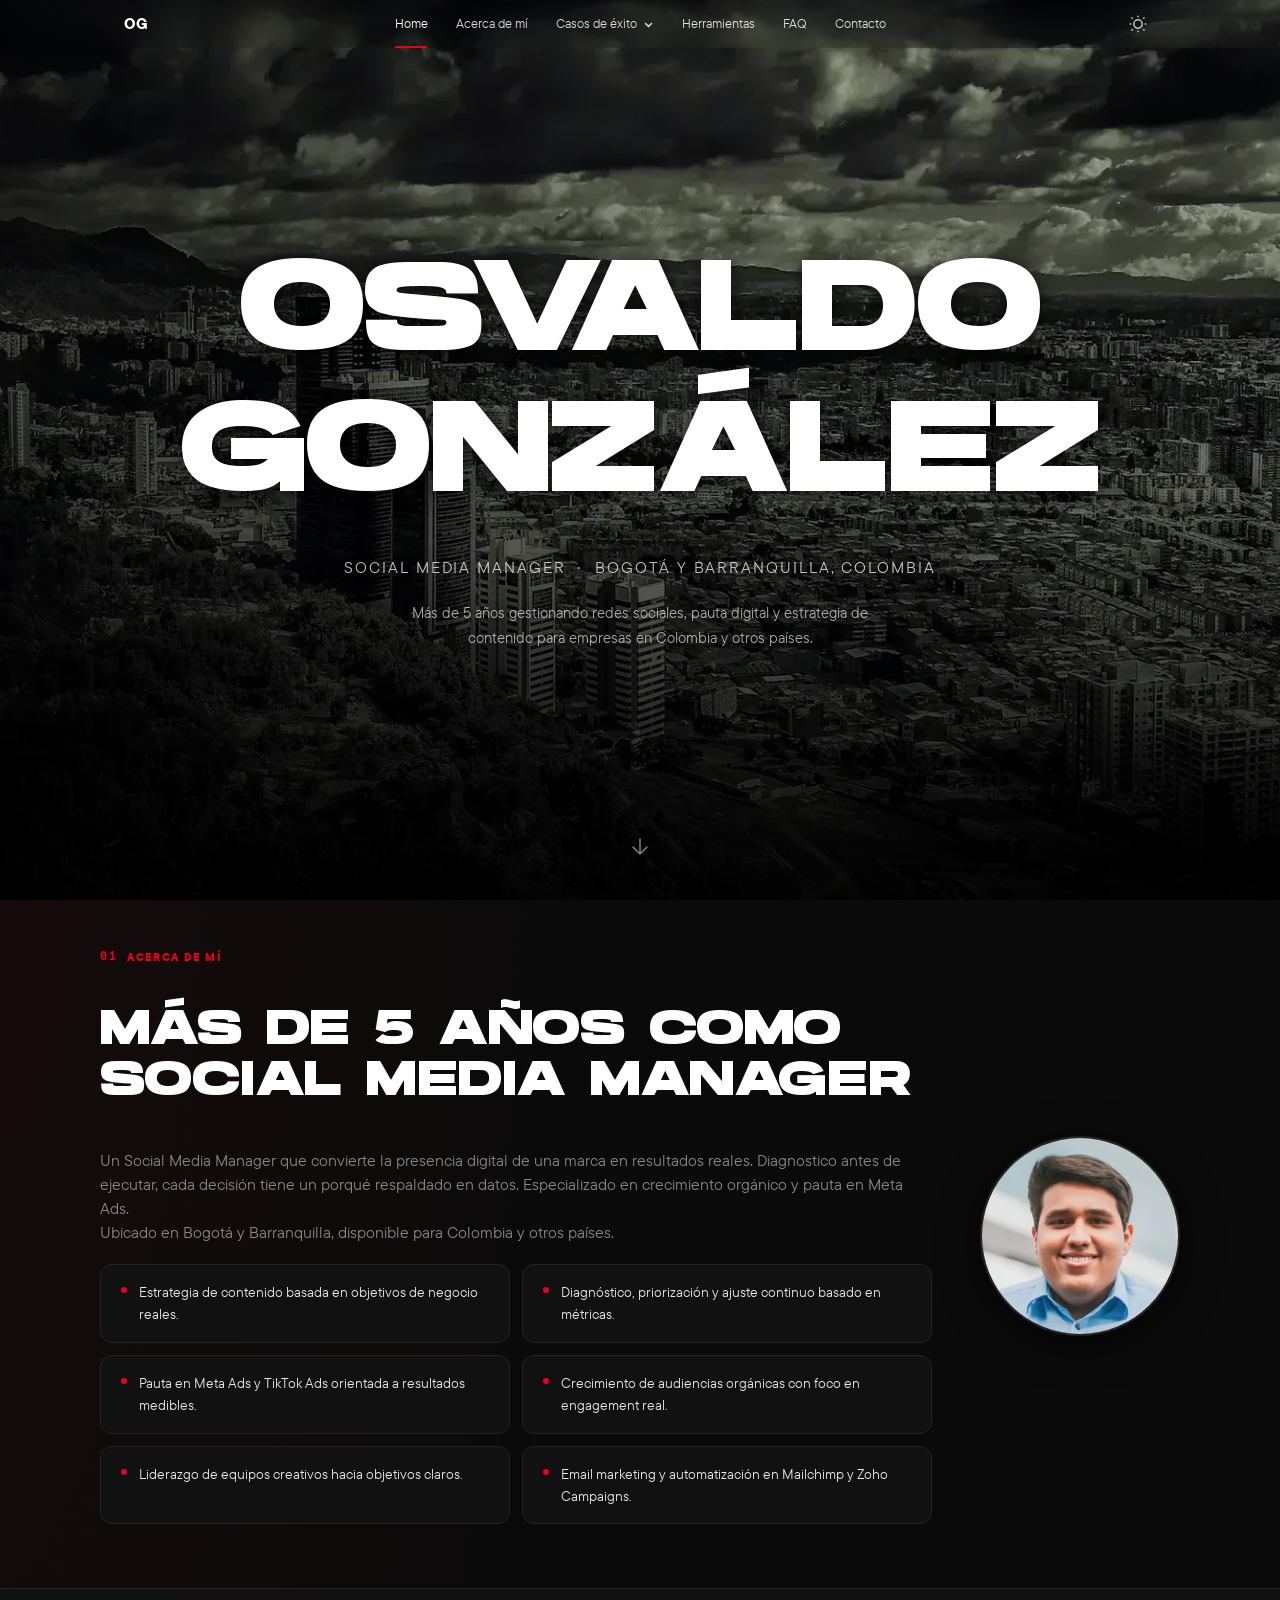
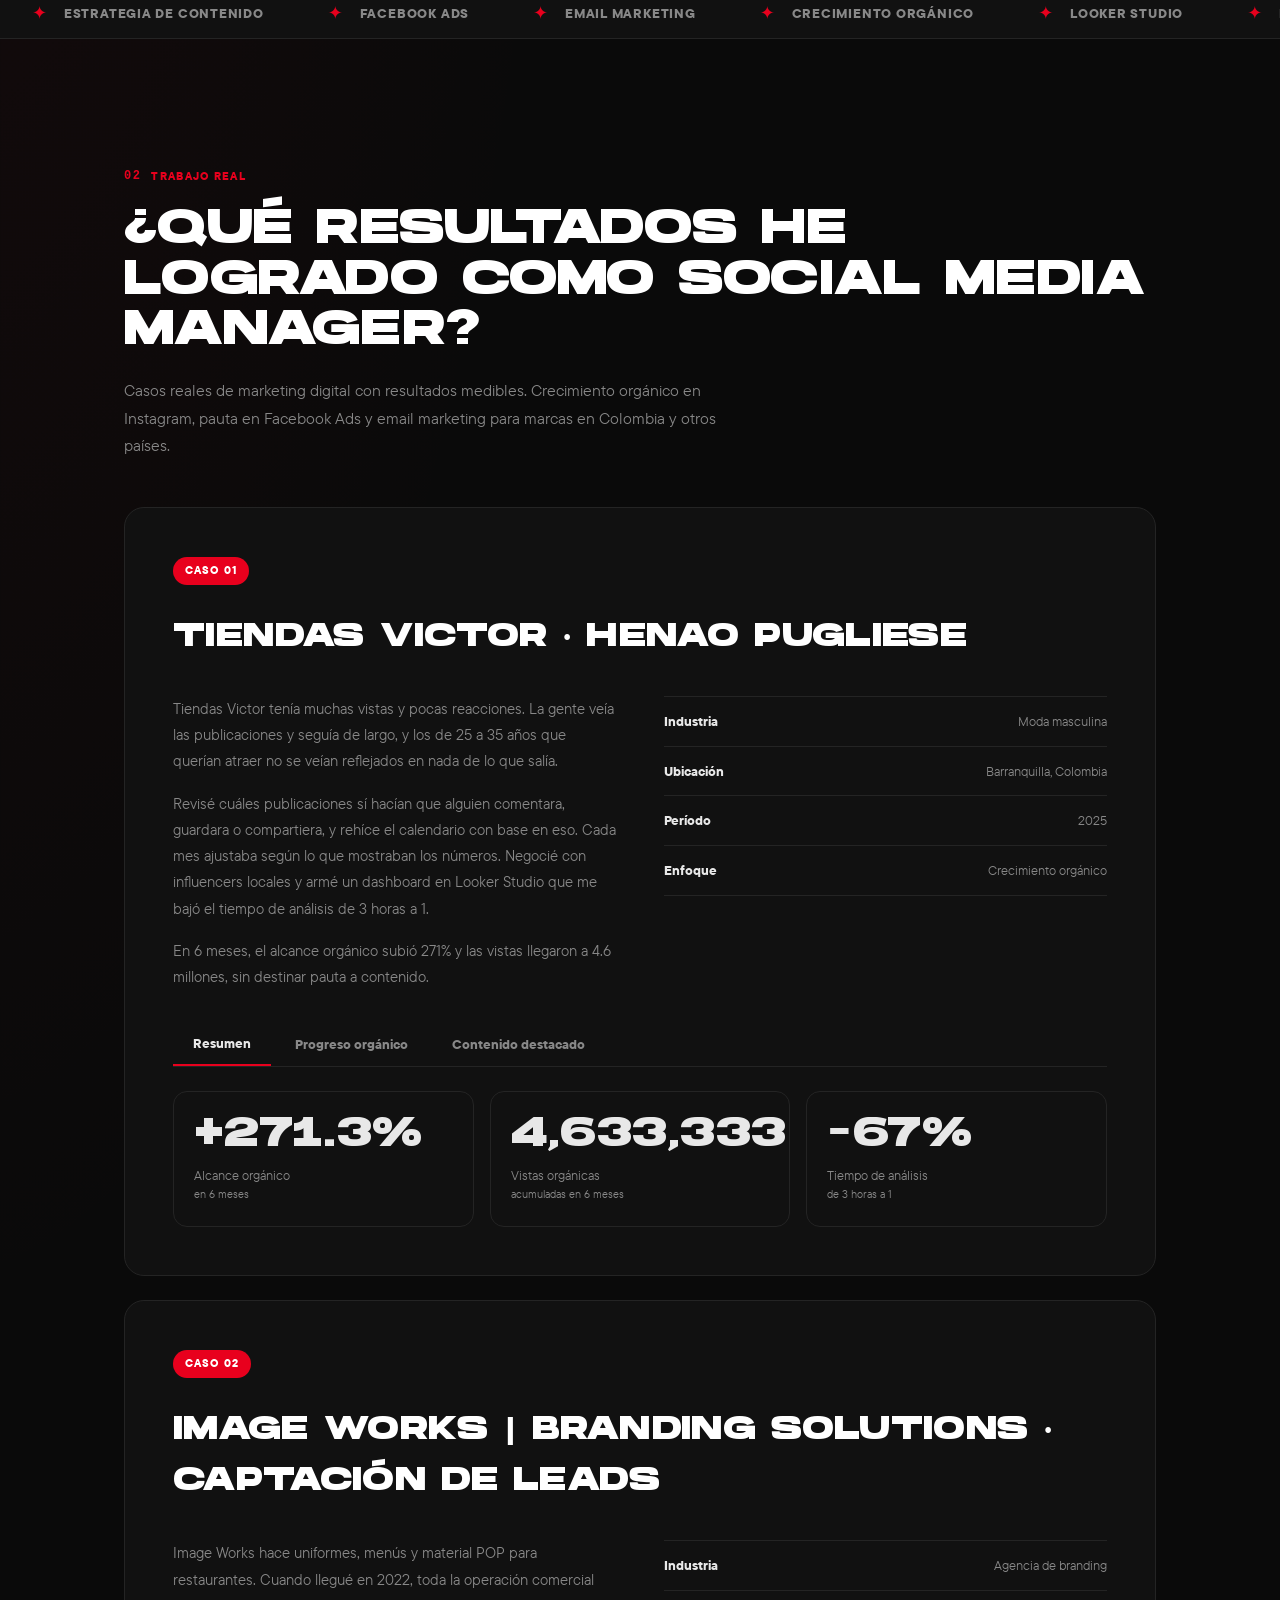
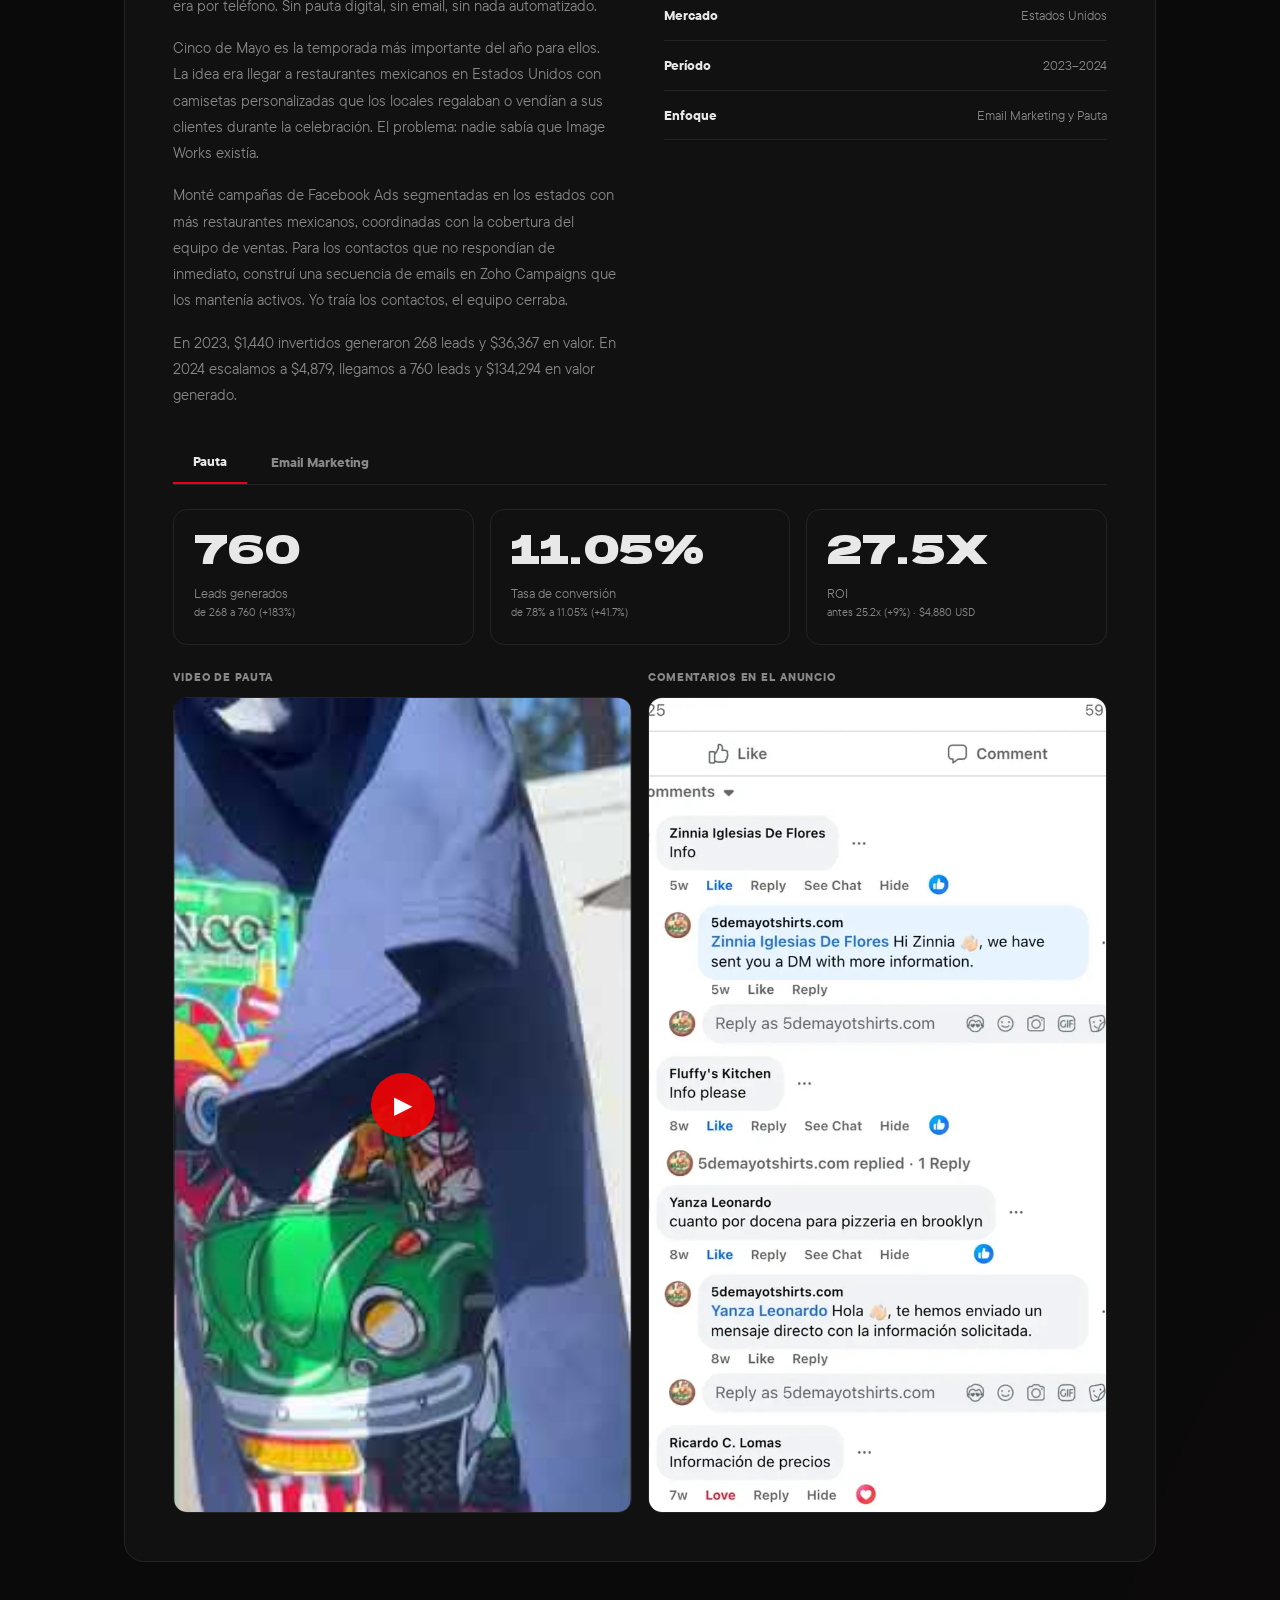
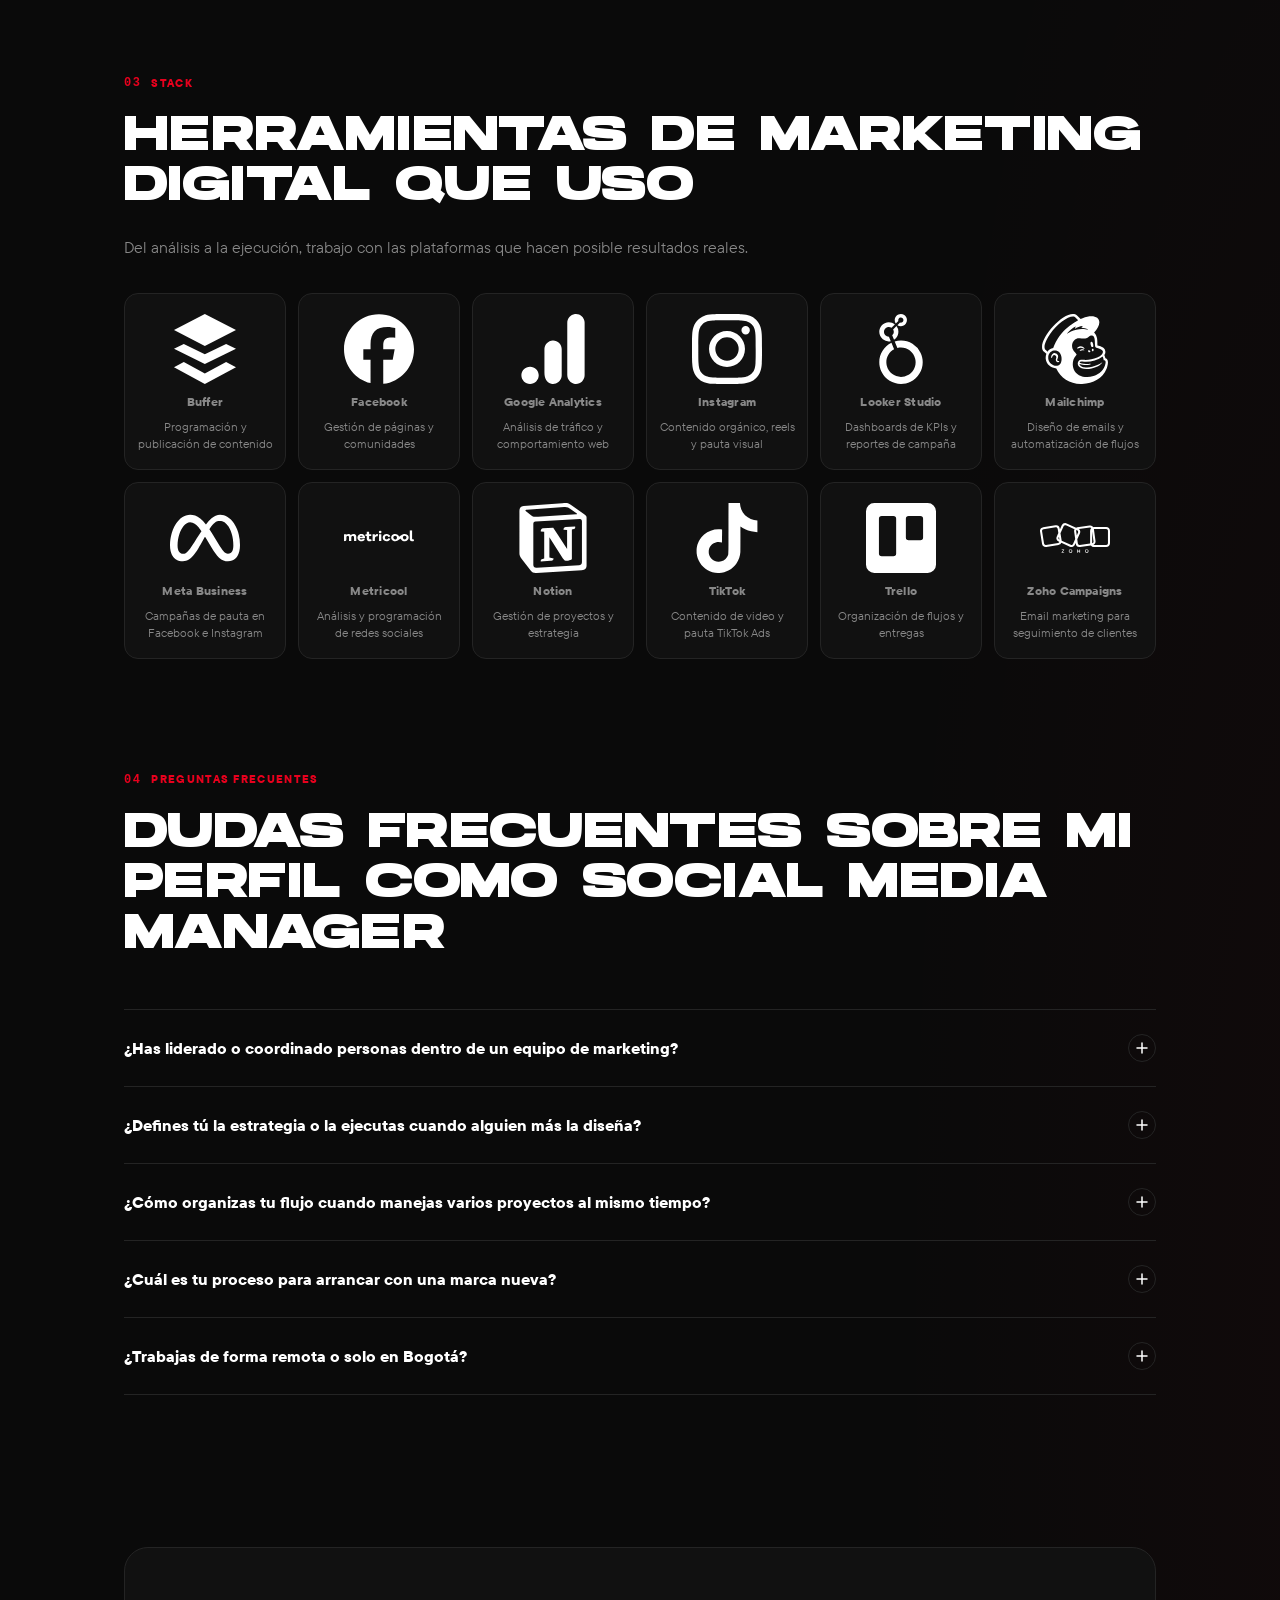
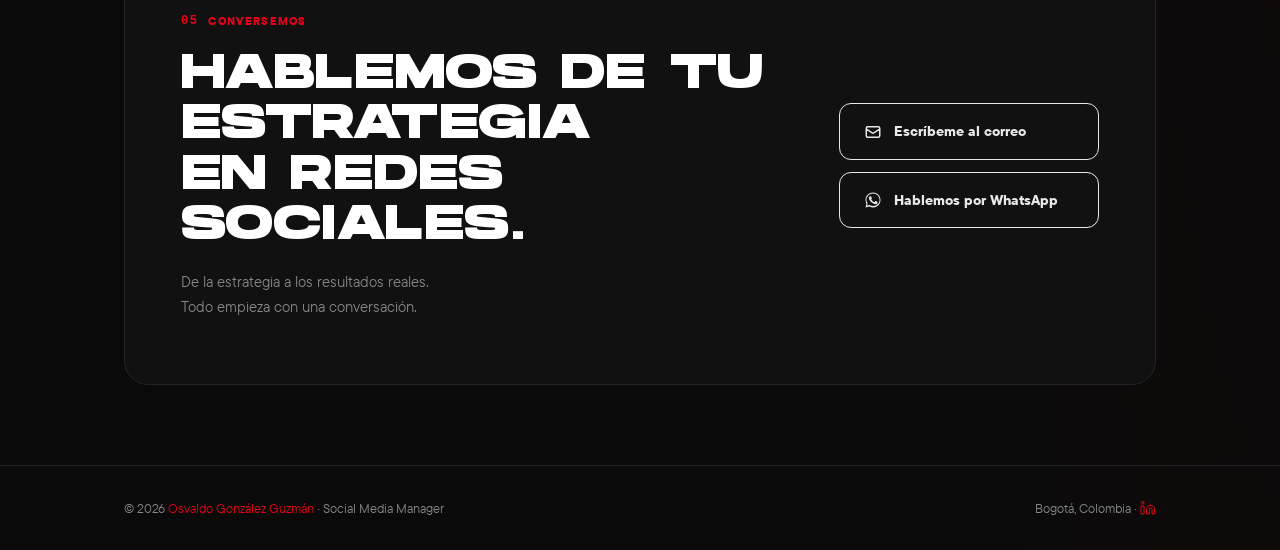
==== commit d3bcdc98: "Expande ubicación: Bogotá y Barranquilla — v52 - Title: "Social Media Manager en Bogotá y Barranquil" ====
--- a/index.html
+++ b/index.html
@@ -20,10 +20,10 @@
   </script>
 
   <!-- SEO Primary -->
-  <title>Osvaldo González · Social Media Manager en Bogotá</title>
-  <meta name="description" content="Social Media Manager en Bogotá especializado en crecimiento orgánico, campañas de pauta y email marketing. Resultados medibles para marcas reales en Colombia." />
+  <title>Osvaldo González · Social Media Manager en Bogotá y Barranquilla</title>
+  <meta name="description" content="Social Media Manager en Bogotá y Barranquilla especializado en crecimiento orgánico, campañas de pauta y email marketing. Resultados medibles para marcas reales en Colombia." />
   <meta name="robots" content="index, follow, max-snippet:-1, max-image-preview:large, max-video-preview:-1" />
-  <meta name="keywords" content="social media manager Bogotá, marketing digital Bogotá, estrategia de contenido, redes sociales, TikTok, Instagram, email marketing, Facebook Ads, Looker Studio, Colombia" />
+  <meta name="keywords" content="social media manager Bogotá, social media manager Barranquilla, marketing digital Colombia, estrategia de contenido, redes sociales, TikTok, Instagram, email marketing, Facebook Ads, Looker Studio" />
   <meta name="author" content="Osvaldo González" />
   <link rel="canonical" href="https://osvaldogonzalez.vercel.app/" />
   <link rel="sitemap" type="application/xml" href="/sitemap.xml" />
@@ -34,8 +34,8 @@
 
   <!-- Twitter / X Card -->
   <meta name="twitter:card" content="summary_large_image" />
-  <meta name="twitter:title" content="Osvaldo González · Social Media Manager en Bogotá" />
-  <meta name="twitter:description" content="Social Media Manager en Bogotá. Construyo estrategias que crecen con la marca. Resultados medibles en redes sociales, pauta y email marketing." />
+  <meta name="twitter:title" content="Osvaldo González · Social Media Manager en Bogotá y Barranquilla" />
+  <meta name="twitter:description" content="Social Media Manager en Bogotá y Barranquilla. Construyo estrategias que crecen con la marca. Resultados medibles en redes sociales, pauta y email marketing." />
   <meta name="twitter:image" content="https://osvaldogonzalez.vercel.app/assets/og-image.png" />
   <meta name="twitter:image:alt" content="Osvaldo González, Social Media Manager en Bogotá, Colombia" />
 
@@ -44,8 +44,8 @@
   <meta property="og:locale" content="es_CO" />
   <meta property="og:site_name" content="Osvaldo González · Social Media Manager" />
   <meta property="og:url" content="https://osvaldogonzalez.vercel.app/" />
-  <meta property="og:title" content="Osvaldo González · Social Media Manager en Bogotá" />
-  <meta property="og:description" content="Social Media Manager en Bogotá. Construyo estrategias que crecen con la marca. Resultados medibles en redes sociales, pauta y email marketing." />
+  <meta property="og:title" content="Osvaldo González · Social Media Manager en Bogotá y Barranquilla" />
+  <meta property="og:description" content="Social Media Manager en Bogotá y Barranquilla. Construyo estrategias que crecen con la marca. Resultados medibles en redes sociales, pauta y email marketing." />
   <meta property="og:image" content="https://osvaldogonzalez.vercel.app/assets/og-image.png" />
   <meta property="og:image:width" content="1200" />
   <meta property="og:image:height" content="630" />
@@ -62,7 +62,7 @@
         "@id": "https://osvaldogonzalez.vercel.app/#person",
         "name": "Osvaldo González Guzmán",
         "jobTitle": "Social Media Manager",
-        "description": "Social Media Manager en Bogotá con más de 5 años de experiencia en crecimiento orgánico, Facebook Ads y email marketing para marcas en Colombia y otros países.",
+        "description": "Social Media Manager en Bogotá y Barranquilla con más de 5 años de experiencia en crecimiento orgánico, Facebook Ads y email marketing para marcas en Colombia y otros países.",
         "email": "oswaldoegonzalezg@gmail.com",
         "telephone": "+573185059398",
         "url": "https://osvaldogonzalez.vercel.app/",
@@ -74,6 +74,12 @@
           "addressRegion": "Bogotá D.C.",
           "addressCountry": "CO"
         },
+        "areaServed": [
+          { "@type": "City", "name": "Bogotá" },
+          { "@type": "City", "name": "Barranquilla" },
+          { "@type": "Country", "name": "Colombia" },
+          { "@type": "Country", "name": "Estados Unidos" }
+        ],
         "sameAs": ["https://www.linkedin.com/in/osvaldogonzalezguzman"],
         "knowsLanguage": [{ "@type": "Language", "name": "Spanish", "alternateName": "es" }],
         "hasOccupation": {
@@ -83,8 +89,8 @@
           "skills": "Estrategia de contenido, Facebook Ads, Meta Ads, TikTok Ads, Instagram, email marketing, crecimiento orgánico, Looker Studio, Metricool"
         },
         "workExample": [
-          { "@type": "CreativeWork", "name": "Tiendas Victor — +271% alcance orgánico en Instagram", "url": "https://osvaldogonzalez.vercel.app/#casos" },
-          { "@type": "CreativeWork", "name": "Image Works — ROI 27.5x con Facebook Ads y email marketing", "url": "https://osvaldogonzalez.vercel.app/#casos" }
+          { "@type": "CreativeWork", "name": "Tiendas Victor — +271% alcance orgánico en Instagram", "url": "https://osvaldogonzalez.vercel.app/casos" },
+          { "@type": "CreativeWork", "name": "Image Works — ROI 27.5x con Facebook Ads y email marketing", "url": "https://osvaldogonzalez.vercel.app/casos" }
         ],
         "contactPoint": [{
           "@type": "ContactPoint",
@@ -99,7 +105,7 @@
         "@type": ["WebSite", "ProfilePage"],
         "name": "Osvaldo González · Social Media Manager en Bogotá",
         "url": "https://osvaldogonzalez.vercel.app/",
-        "description": "Portafolio profesional de Osvaldo González, Social Media Manager en Bogotá con más de 5 años de experiencia en crecimiento orgánico, Facebook Ads y email marketing para marcas en Colombia y EE. UU.",
+        "description": "Portafolio profesional de Osvaldo González, Social Media Manager en Bogotá y Barranquilla con más de 5 años de experiencia en crecimiento orgánico, Facebook Ads y email marketing para marcas en Colombia y EE. UU.",
         "inLanguage": "es-CO",
         "dateModified": "2026-06-21",
         "author": { "@id": "https://osvaldogonzalez.vercel.app/#person" },
@@ -115,6 +121,7 @@
         "founder": { "@id": "https://osvaldogonzalez.vercel.app/#person" },
         "areaServed": [
           { "@type": "City", "name": "Bogotá" },
+          { "@type": "City", "name": "Barranquilla" },
           { "@type": "Country", "name": "Colombia" },
           { "@type": "Country", "name": "Estados Unidos" }
         ],
@@ -216,8 +223,8 @@
     .hero-content{position:relative;z-index:2;width:100%;text-align:center;padding:24px}
   </style>
   <!-- CSS completo — carga no bloqueante -->
-  <link rel="preload" href="styles.css?v=50" as="style" onload="this.onload=null;this.rel='stylesheet'">
-  <noscript><link rel="stylesheet" href="styles.css?v=50"></noscript>
+  <link rel="preload" href="styles.css?v=52" as="style" onload="this.onload=null;this.rel='stylesheet'">
+  <noscript><link rel="stylesheet" href="styles.css?v=52"></noscript>
 
 </head>
 
@@ -321,7 +328,7 @@
       </a>
       <div class="hero-content">
         <h1 class="hero-title">Osvaldo<br />González<span class="sr-only"> · Social Media Manager en Bogotá, Colombia</span></h1>
-        <p class="hero-phrase">Social Media Manager &nbsp;·&nbsp; Bogotá, Colombia</p>
+        <p class="hero-phrase">Social Media Manager &nbsp;·&nbsp; Bogotá y Barranquilla, Colombia</p>
         <p class="hero-intro">Más de 5 años gestionando redes sociales, pauta digital y estrategia de contenido para empresas en Colombia y otros países.</p>
       </div>
     </section>
@@ -337,7 +344,7 @@
         <div class="acerca-content">
           <p class="section-label reveal"><span class="section-num" aria-hidden="true">01</span>Acerca de mí</p>
           <h2 class="section-title reveal" id="acerca-title">Más de 5 años como Social Media Manager</h2>
-          <p class="section-desc reveal">Un Social Media Manager que convierte la presencia digital de una marca en resultados reales. Diagnostico antes de ejecutar, cada decisión tiene un porqué respaldado en datos. Especializado en crecimiento orgánico y pauta en Meta Ads.<br>Ubicado en Bogotá, disponible para Colombia y otros países.</p>
+          <p class="section-desc reveal">Un Social Media Manager que convierte la presencia digital de una marca en resultados reales. Diagnostico antes de ejecutar, cada decisión tiene un porqué respaldado en datos. Especializado en crecimiento orgánico y pauta en Meta Ads.<br>Ubicado en Bogotá y Barranquilla, disponible para Colombia y otros países.</p>
 
           <div class="hero-grid" role="list">
             <div class="hero-item reveal" role="listitem">
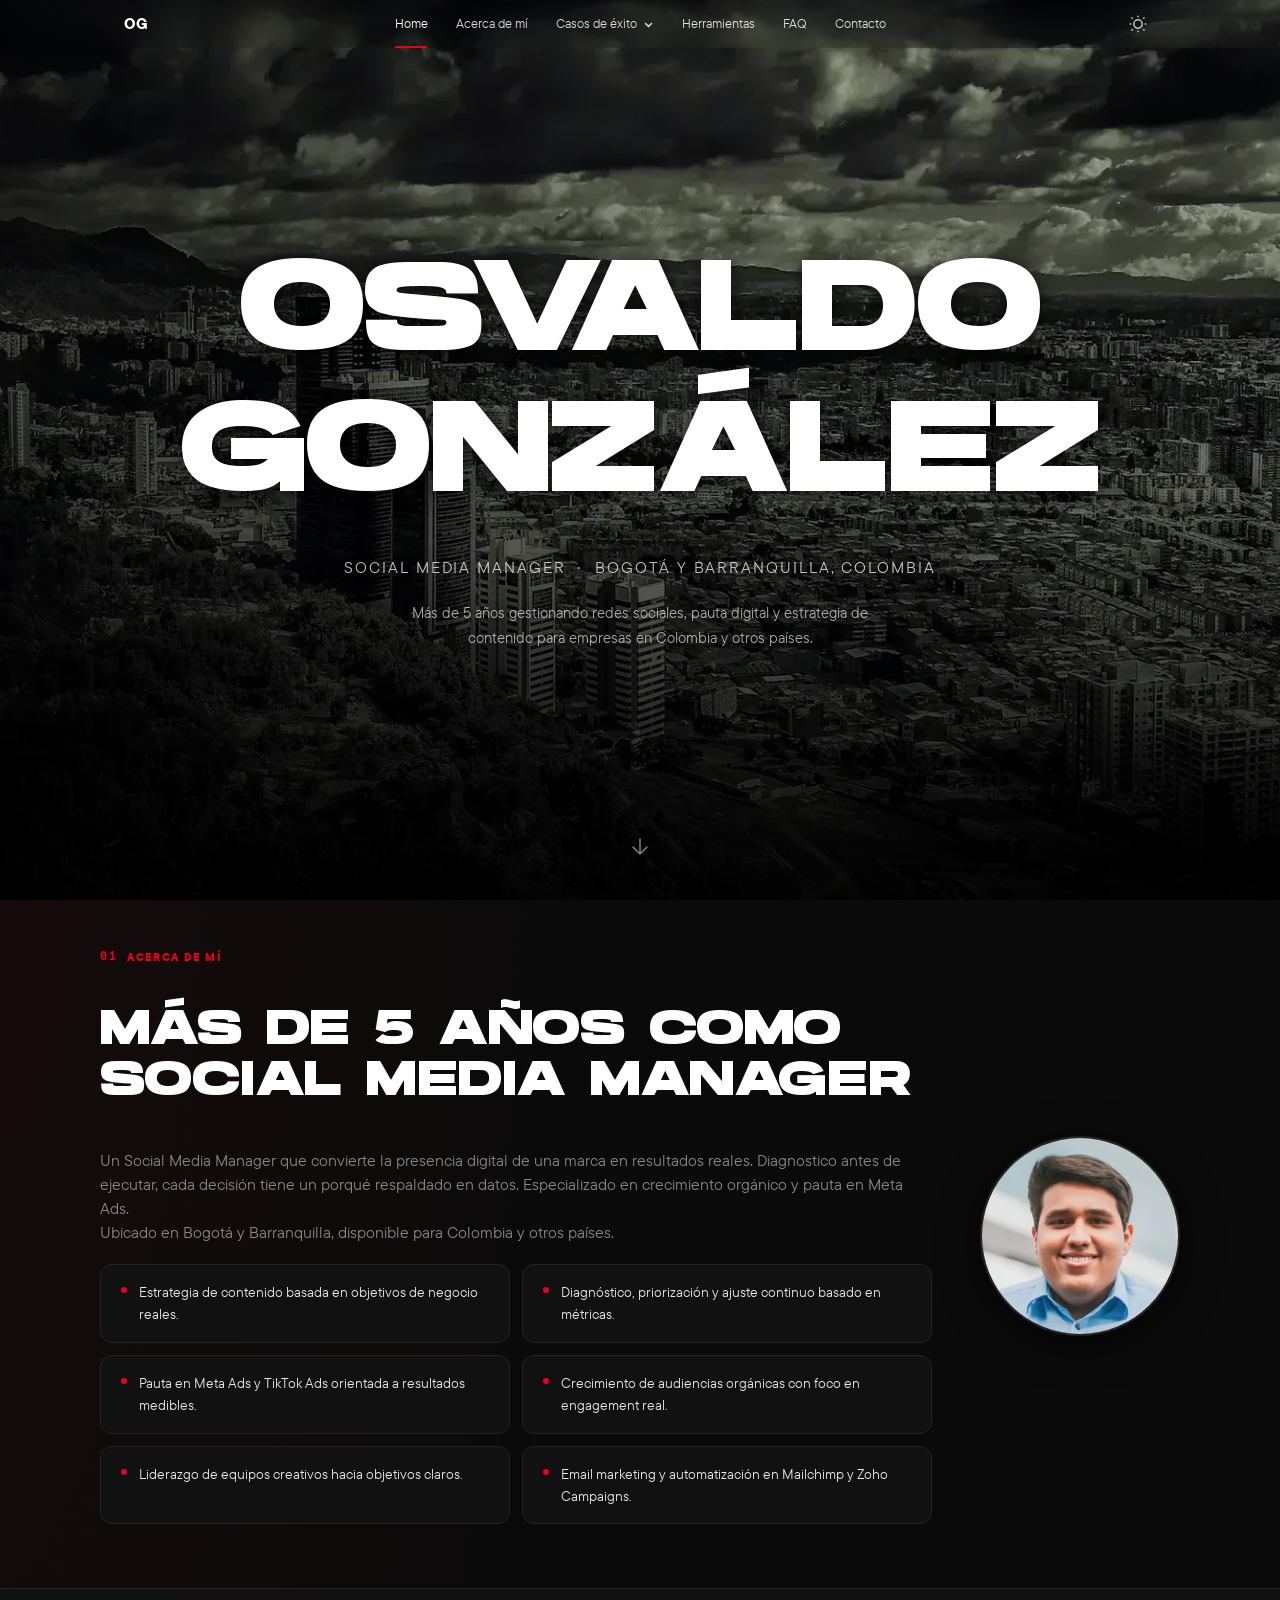
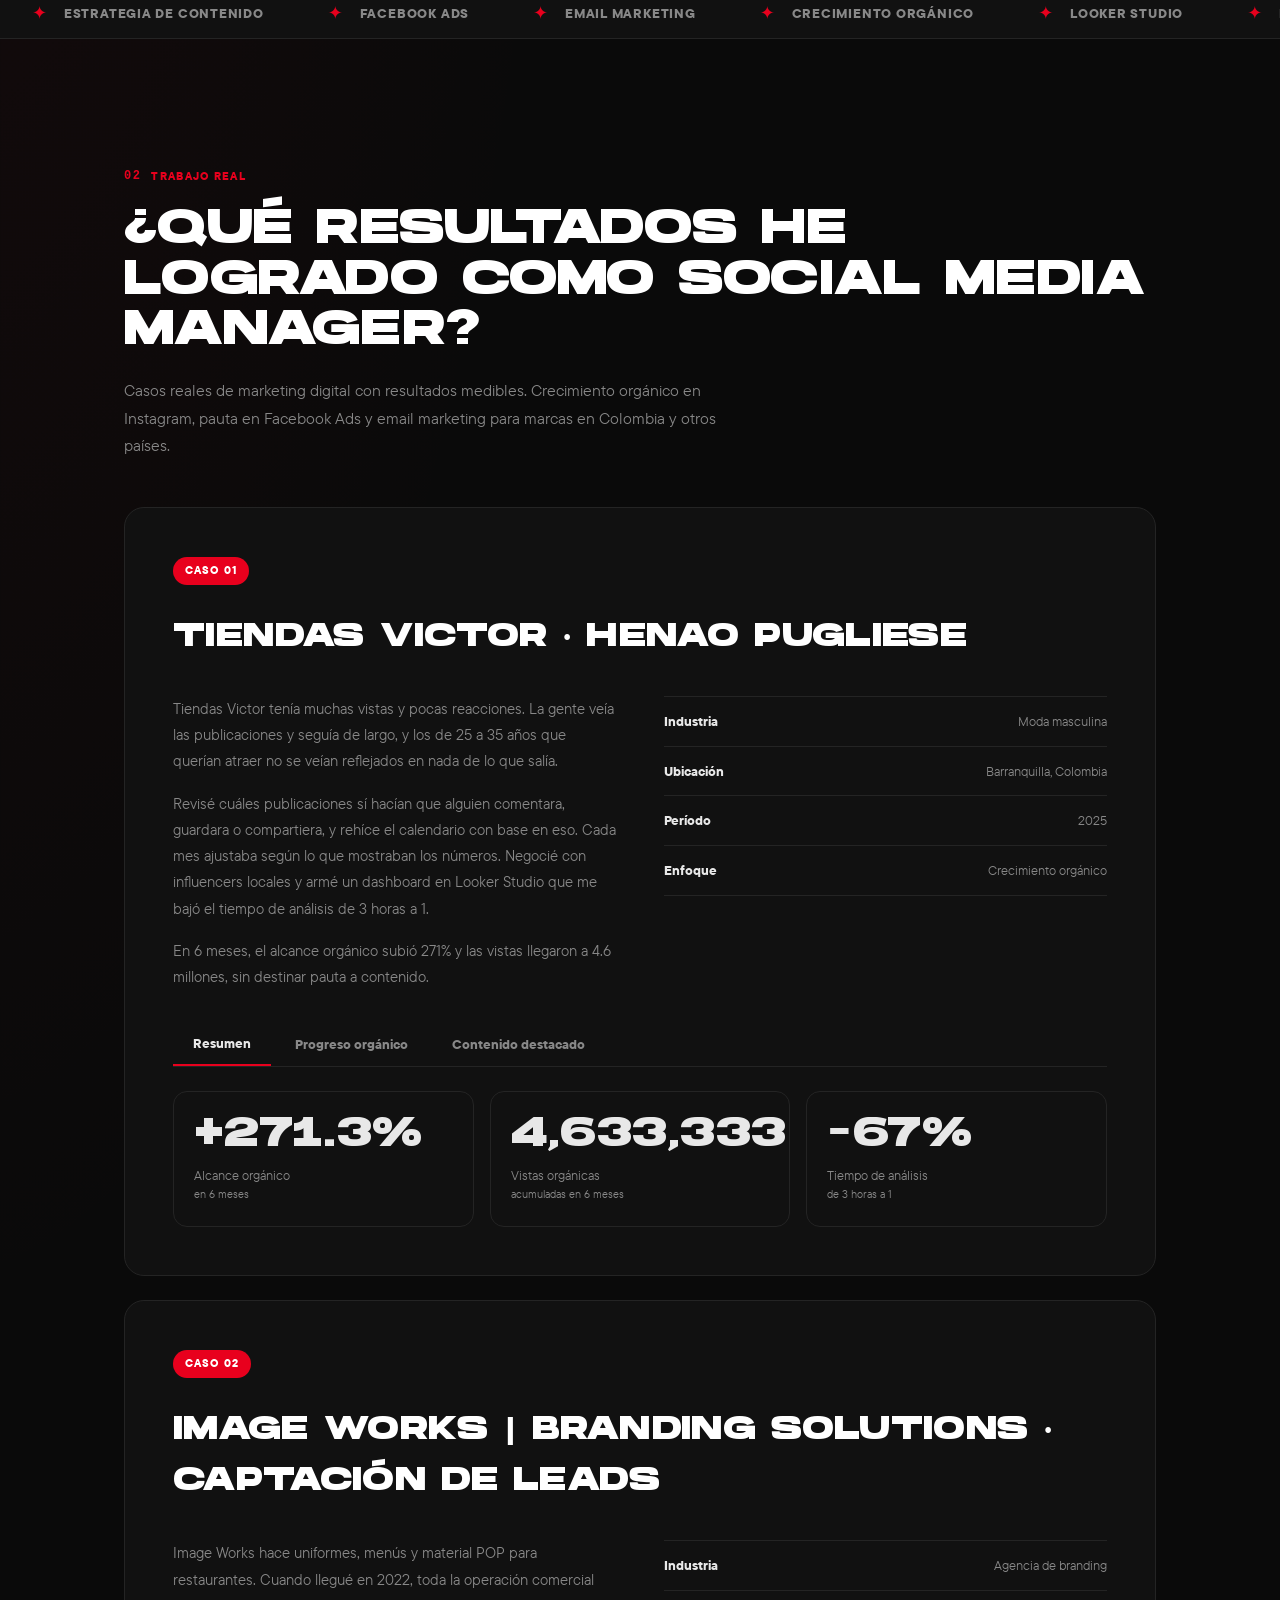
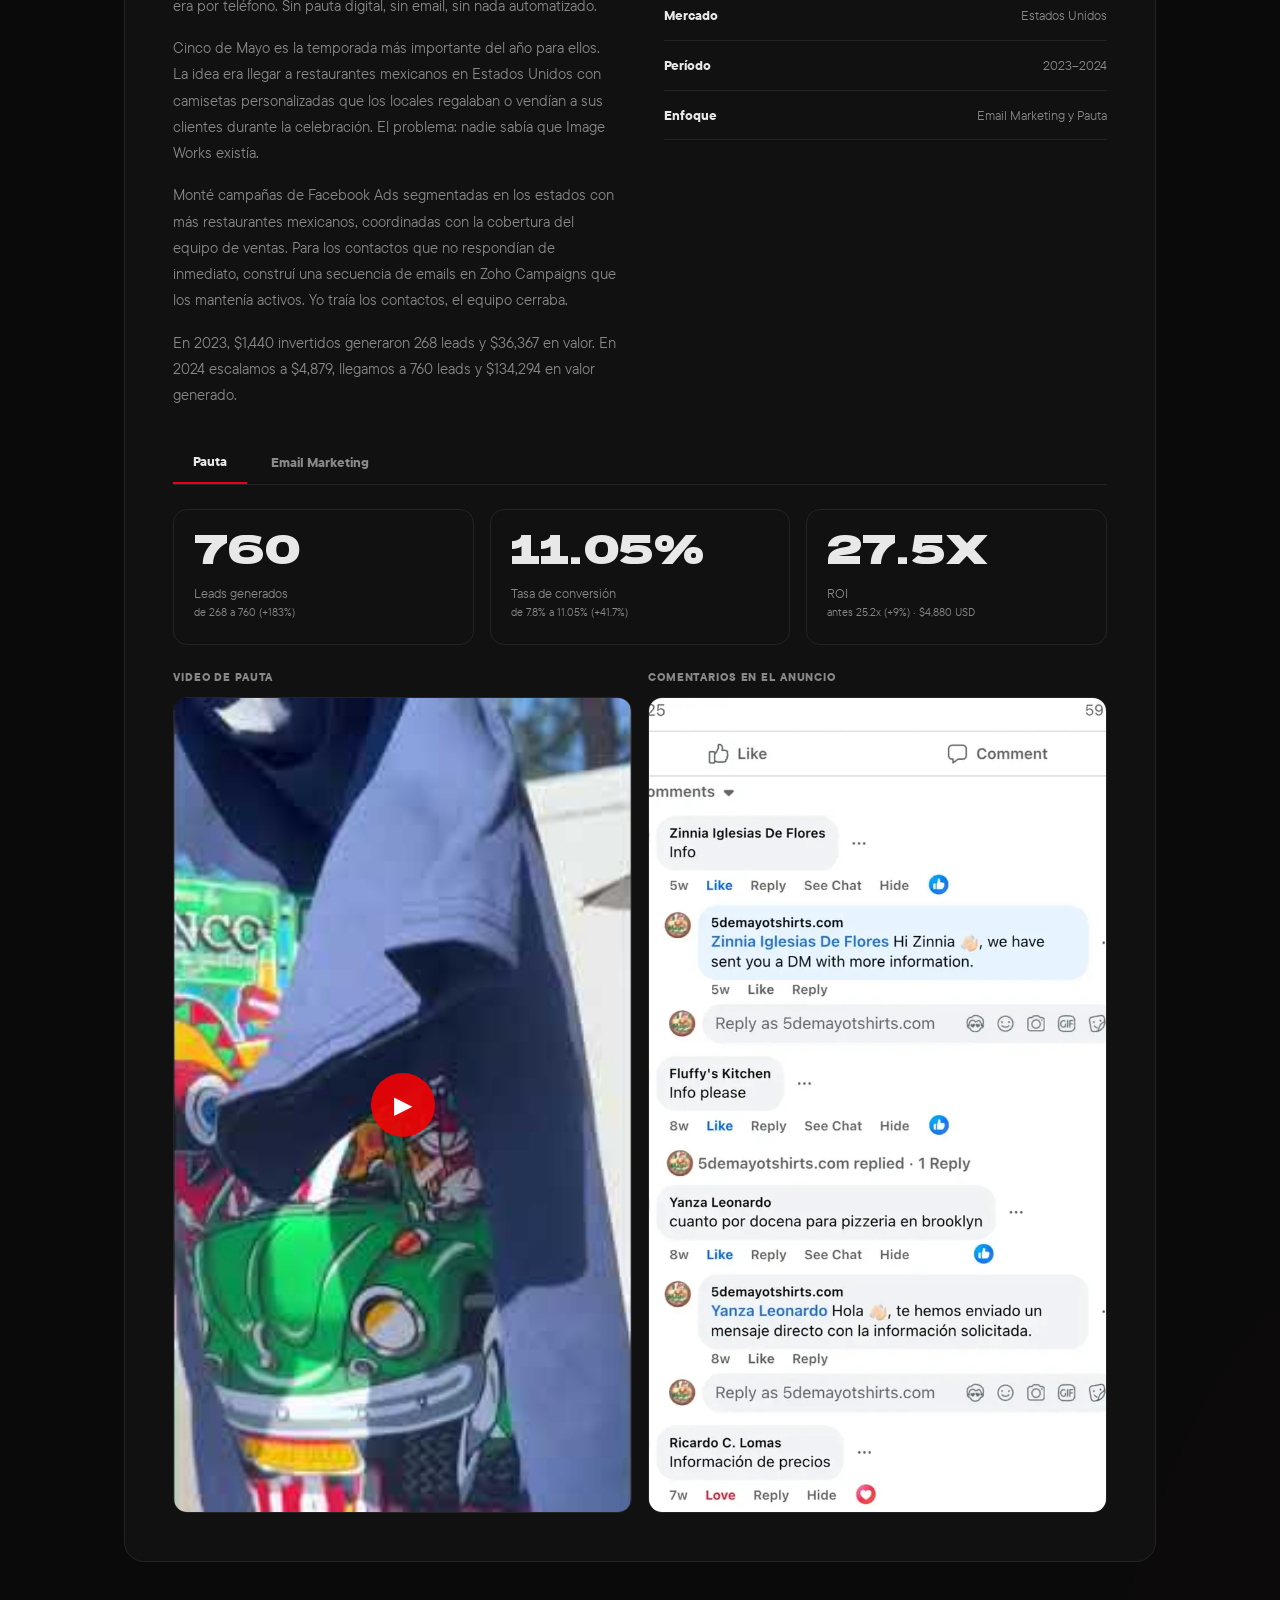
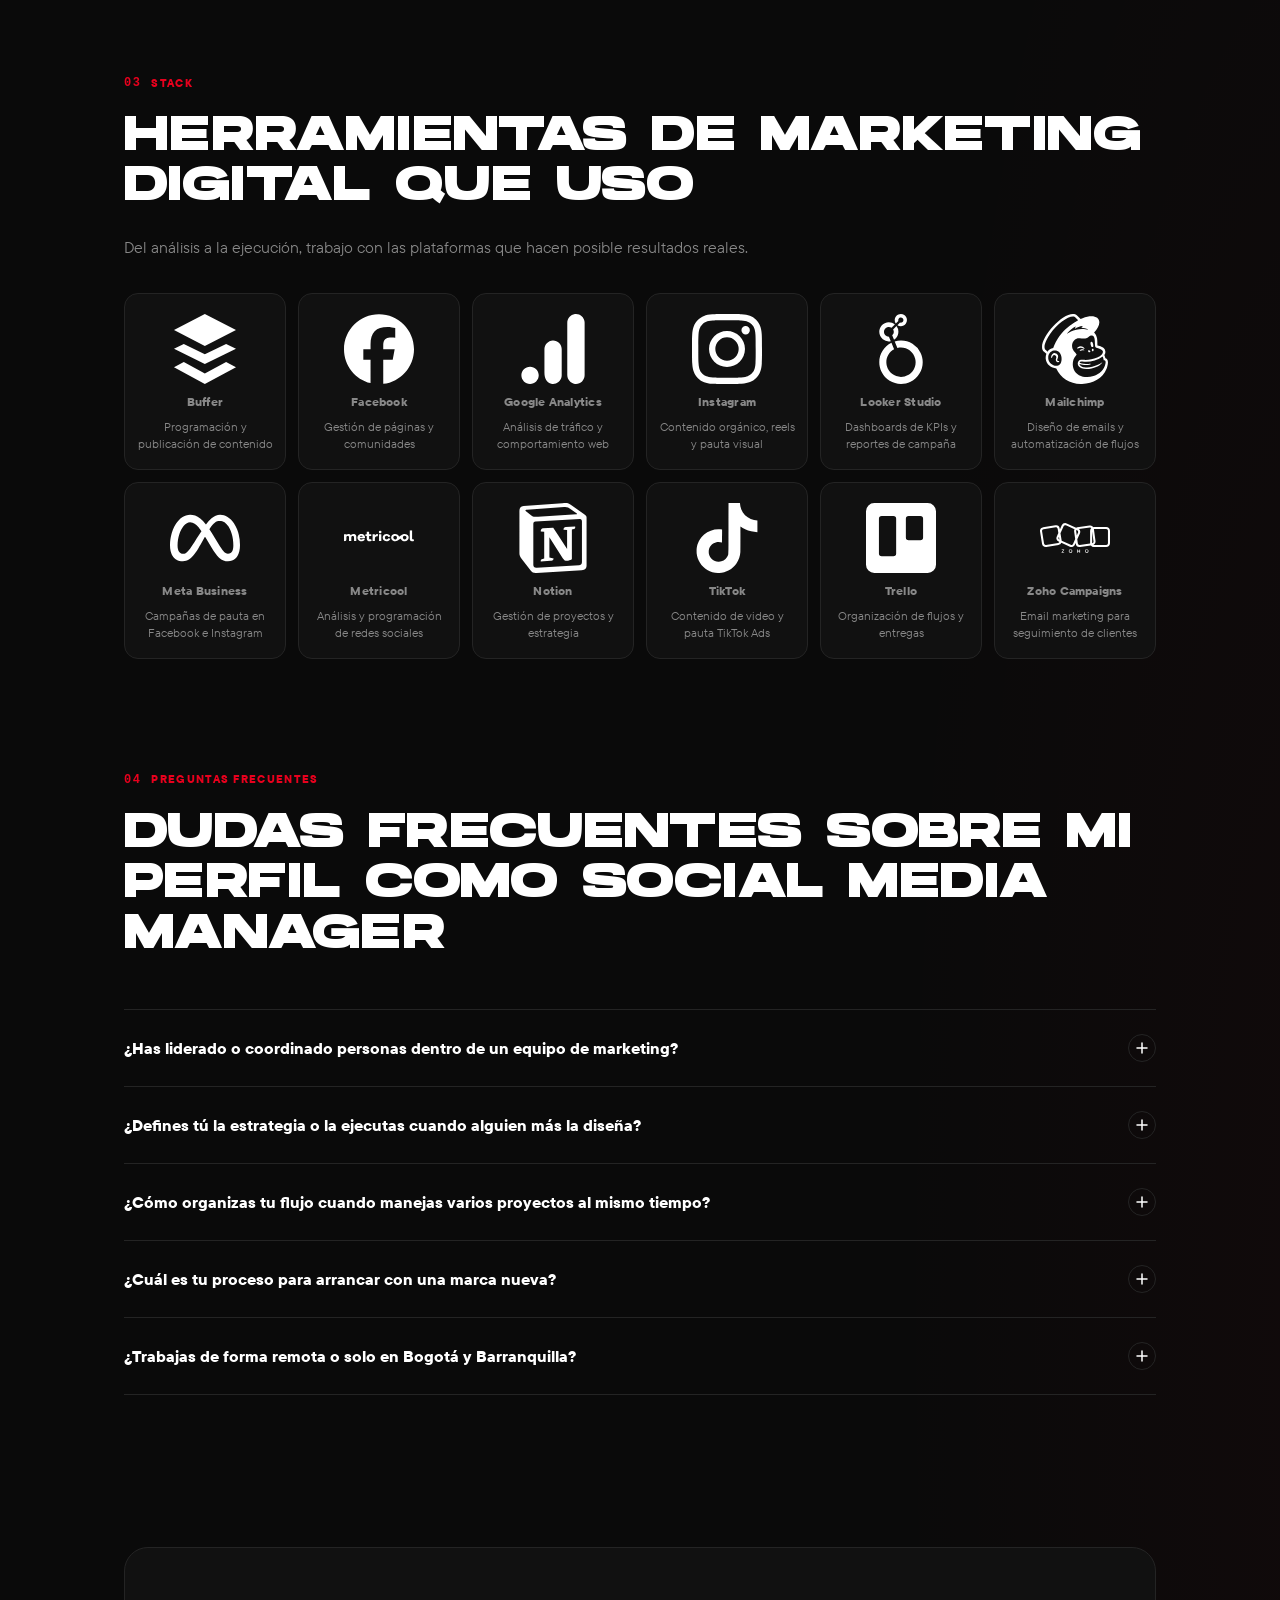
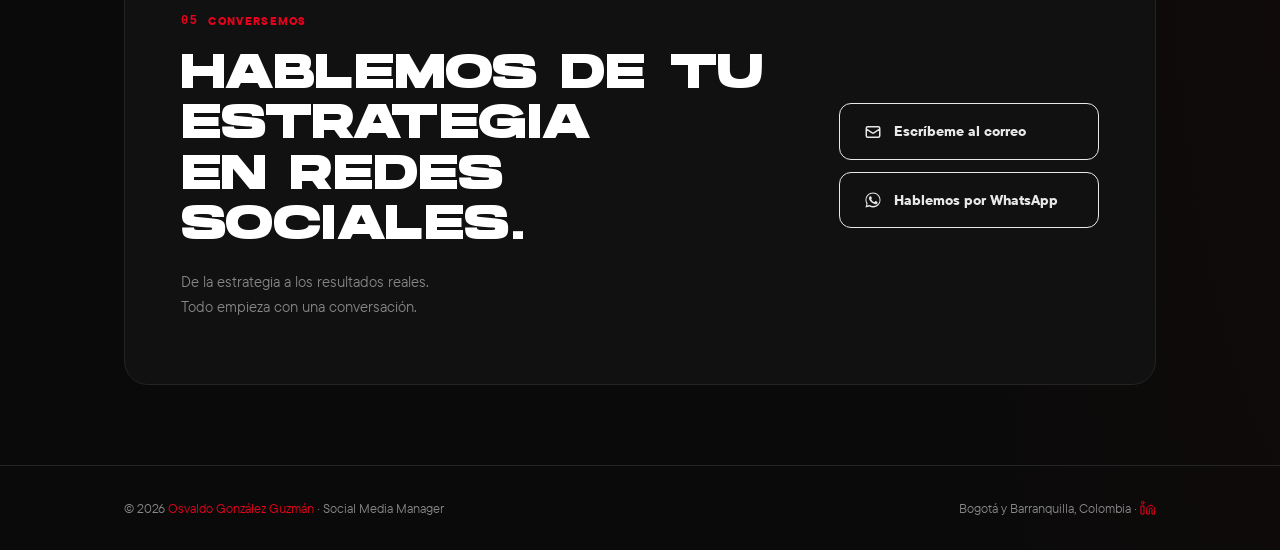
==== commit 713ae2b0: "Completa actualización de ubicación: todos los referencias — v53 - Twitter & OG image alt: Bogotá y " ====
--- a/index.html
+++ b/index.html
@@ -37,7 +37,7 @@
   <meta name="twitter:title" content="Osvaldo González · Social Media Manager en Bogotá y Barranquilla" />
   <meta name="twitter:description" content="Social Media Manager en Bogotá y Barranquilla. Construyo estrategias que crecen con la marca. Resultados medibles en redes sociales, pauta y email marketing." />
   <meta name="twitter:image" content="https://osvaldogonzalez.vercel.app/assets/og-image.png" />
-  <meta name="twitter:image:alt" content="Osvaldo González, Social Media Manager en Bogotá, Colombia" />
+  <meta name="twitter:image:alt" content="Osvaldo González, Social Media Manager en Bogotá y Barranquilla, Colombia" />
 
   <!-- Open Graph -->
   <meta property="og:type" content="website" />
@@ -50,7 +50,7 @@
   <meta property="og:image:width" content="1200" />
   <meta property="og:image:height" content="630" />
   <meta property="og:image:type" content="image/png" />
-  <meta property="og:image:alt" content="Osvaldo González, Social Media Manager en Bogotá, Colombia" />
+  <meta property="og:image:alt" content="Osvaldo González, Social Media Manager en Bogotá y Barranquilla, Colombia" />
 
   <!-- Structured Data -->
   <script type="application/ld+json">
@@ -103,7 +103,7 @@
       },
       {
         "@type": ["WebSite", "ProfilePage"],
-        "name": "Osvaldo González · Social Media Manager en Bogotá",
+        "name": "Osvaldo González · Social Media Manager en Bogotá y Barranquilla",
         "url": "https://osvaldogonzalez.vercel.app/",
         "description": "Portafolio profesional de Osvaldo González, Social Media Manager en Bogotá y Barranquilla con más de 5 años de experiencia en crecimiento orgánico, Facebook Ads y email marketing para marcas en Colombia y EE. UU.",
         "inLanguage": "es-CO",
@@ -223,8 +223,8 @@
     .hero-content{position:relative;z-index:2;width:100%;text-align:center;padding:24px}
   </style>
   <!-- CSS completo — carga no bloqueante -->
-  <link rel="preload" href="styles.css?v=52" as="style" onload="this.onload=null;this.rel='stylesheet'">
-  <noscript><link rel="stylesheet" href="styles.css?v=52"></noscript>
+  <link rel="preload" href="styles.css?v=53" as="style" onload="this.onload=null;this.rel='stylesheet'">
+  <noscript><link rel="stylesheet" href="styles.css?v=53"></noscript>
 
 </head>
 
@@ -318,7 +318,7 @@
     ══════════════════════════════ -->
     <section id="inicio" aria-label="Presentación">
       <div class="hero-bg">
-        <img src="assets/images/bogota.webp" srcset="assets/images/bogota-mobile.webp 800w, assets/images/bogota.webp 1636w" sizes="100vw" alt="Bogotá, Colombia, donde vivo y trabajo como Social Media Manager" fetchpriority="high" width="1636" height="940" />
+        <img src="assets/images/bogota.webp" srcset="assets/images/bogota-mobile.webp 800w, assets/images/bogota.webp 1636w" sizes="100vw" alt="Bogotá y Barranquilla, Colombia, donde vivo y trabajo como Social Media Manager" fetchpriority="high" width="1636" height="940" />
       </div>
       <div class="hero-overlay"></div>
       <a href="#acerca" class="hero-scroll-down" aria-label="Ir a la siguiente sección">
@@ -327,7 +327,7 @@
         </svg>
       </a>
       <div class="hero-content">
-        <h1 class="hero-title">Osvaldo<br />González<span class="sr-only"> · Social Media Manager en Bogotá, Colombia</span></h1>
+        <h1 class="hero-title">Osvaldo<br />González<span class="sr-only"> · Social Media Manager en Bogotá y Barranquilla, Colombia</span></h1>
         <p class="hero-phrase">Social Media Manager &nbsp;·&nbsp; Bogotá y Barranquilla, Colombia</p>
         <p class="hero-intro">Más de 5 años gestionando redes sociales, pauta digital y estrategia de contenido para empresas en Colombia y otros países.</p>
       </div>
@@ -376,7 +376,7 @@
 
         <!-- Foto a la derecha -->
         <div class="acerca-photo reveal">
-          <img src="assets/images/Osvaldo_Gonzalez_Guzman.webp" alt="Osvaldo González, Social Media Manager en Bogotá" width="400" height="600" loading="lazy" />
+          <img src="assets/images/Osvaldo_Gonzalez_Guzman.webp" alt="Osvaldo González, Social Media Manager en Bogotá y Barranquilla" width="400" height="600" loading="lazy" />
         </div>
 
       </div>
@@ -982,7 +982,7 @@
 
           <div class="faq-item">
             <button class="faq-trigger" aria-expanded="false" aria-controls="faq-body-5">
-              ¿Trabajas de forma remota o solo en Bogotá?
+              ¿Trabajas de forma remota o solo en Bogotá y Barranquilla?
               <span class="faq-icon" aria-hidden="true">
                 <svg width="12" height="12" viewBox="0 0 12 12" fill="none"><path d="M6 1v10M1 6h10" stroke="currentColor" stroke-width="1.5" stroke-linecap="round"/></svg>
               </span>
@@ -1043,7 +1043,7 @@
   <footer>
     <div class="container">
       <p>© 2026 <span>Osvaldo González Guzmán</span> · Social Media Manager</p>
-      <p>Bogotá, Colombia · <a href="https://www.linkedin.com/in/osvaldogonzalezguzman" target="_blank" rel="noopener noreferrer me" class="footer-link" aria-label="LinkedIn de Osvaldo González">
+      <p>Bogotá y Barranquilla, Colombia · <a href="https://www.linkedin.com/in/osvaldogonzalezguzman" target="_blank" rel="noopener noreferrer me" class="footer-link" aria-label="LinkedIn de Osvaldo González">
         <svg width="16" height="16" viewBox="0 0 24 24" fill="none" stroke="currentColor" stroke-width="1.5" stroke-linecap="round" stroke-linejoin="round" aria-hidden="true" style="display:inline-block;vertical-align:-3px"><path d="M16 8a6 6 0 0 1 6 6v7h-4v-7a2 2 0 0 0-2-2 2 2 0 0 0-2 2v7h-4v-7a6 6 0 0 1 6-6z"/><rect x="2" y="9" width="4" height="12"/><circle cx="4" cy="4" r="2"/></svg>
       </a></p>
     </div>
